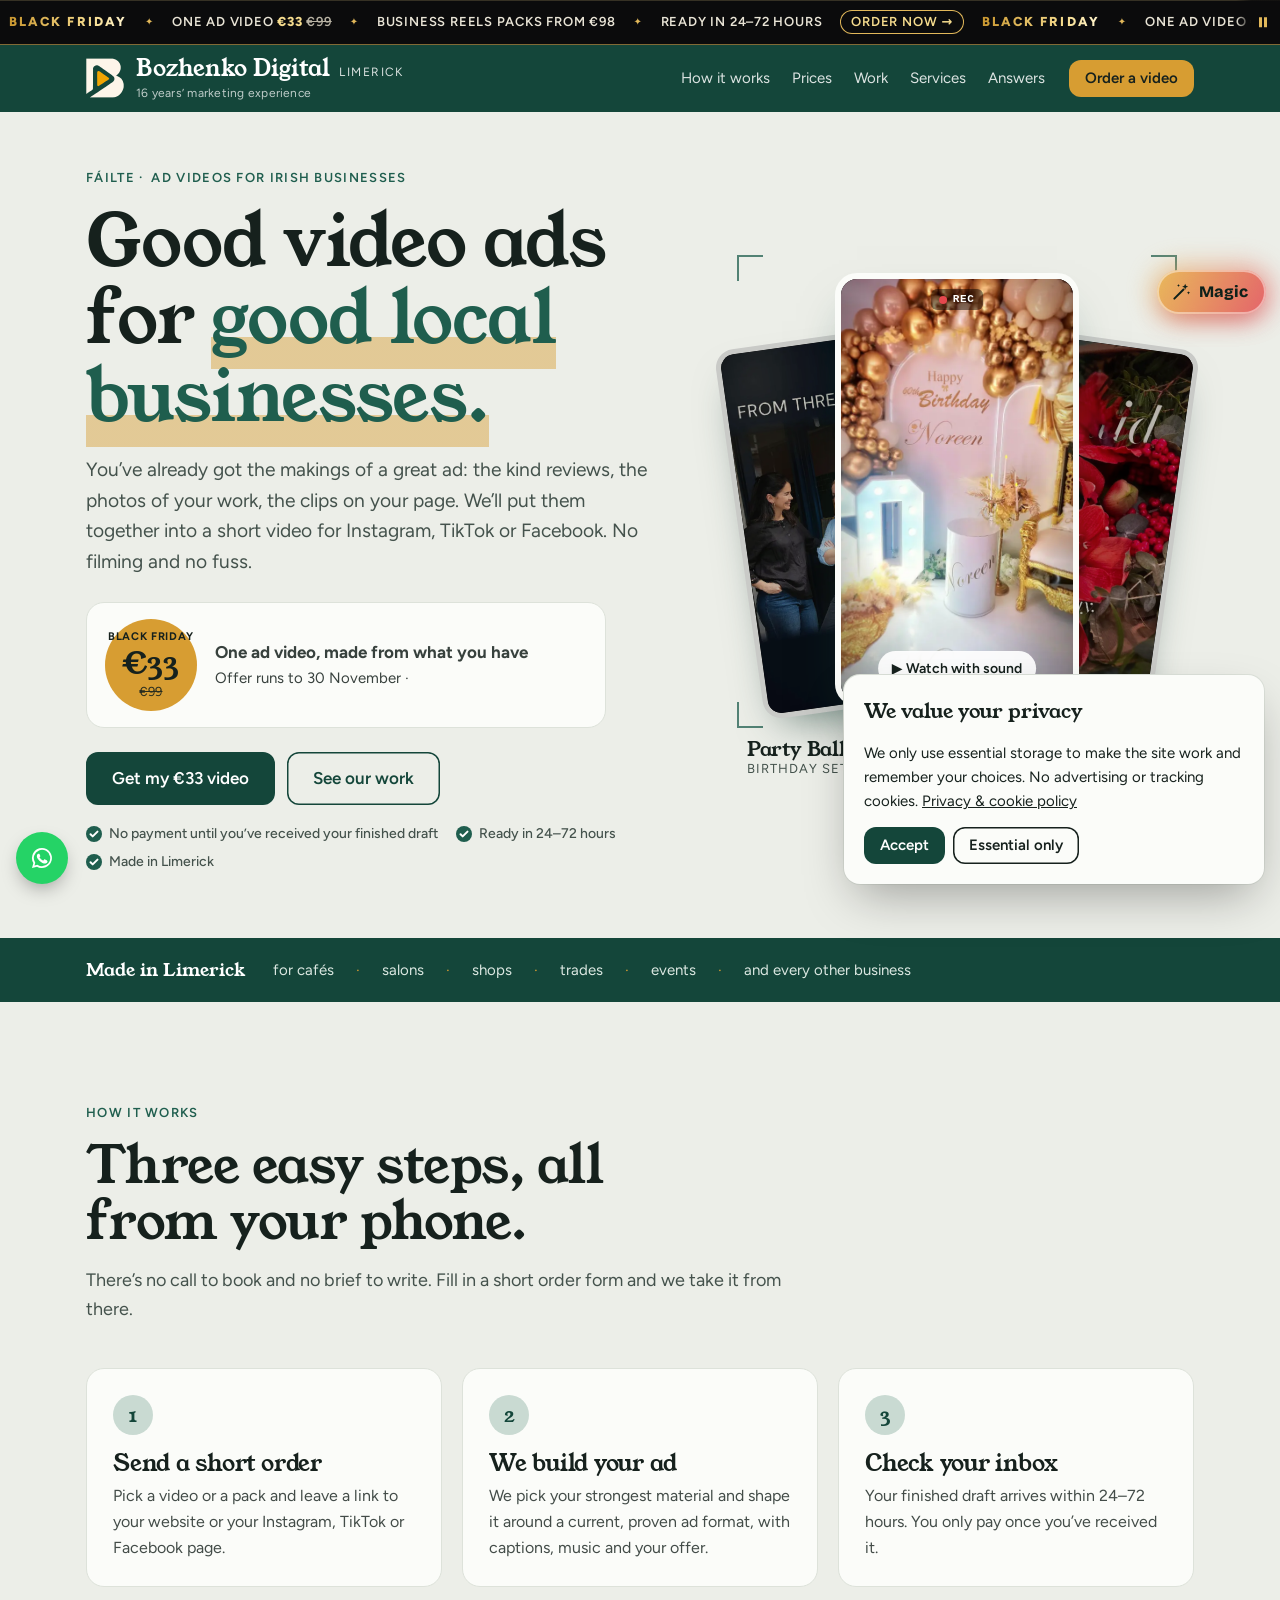
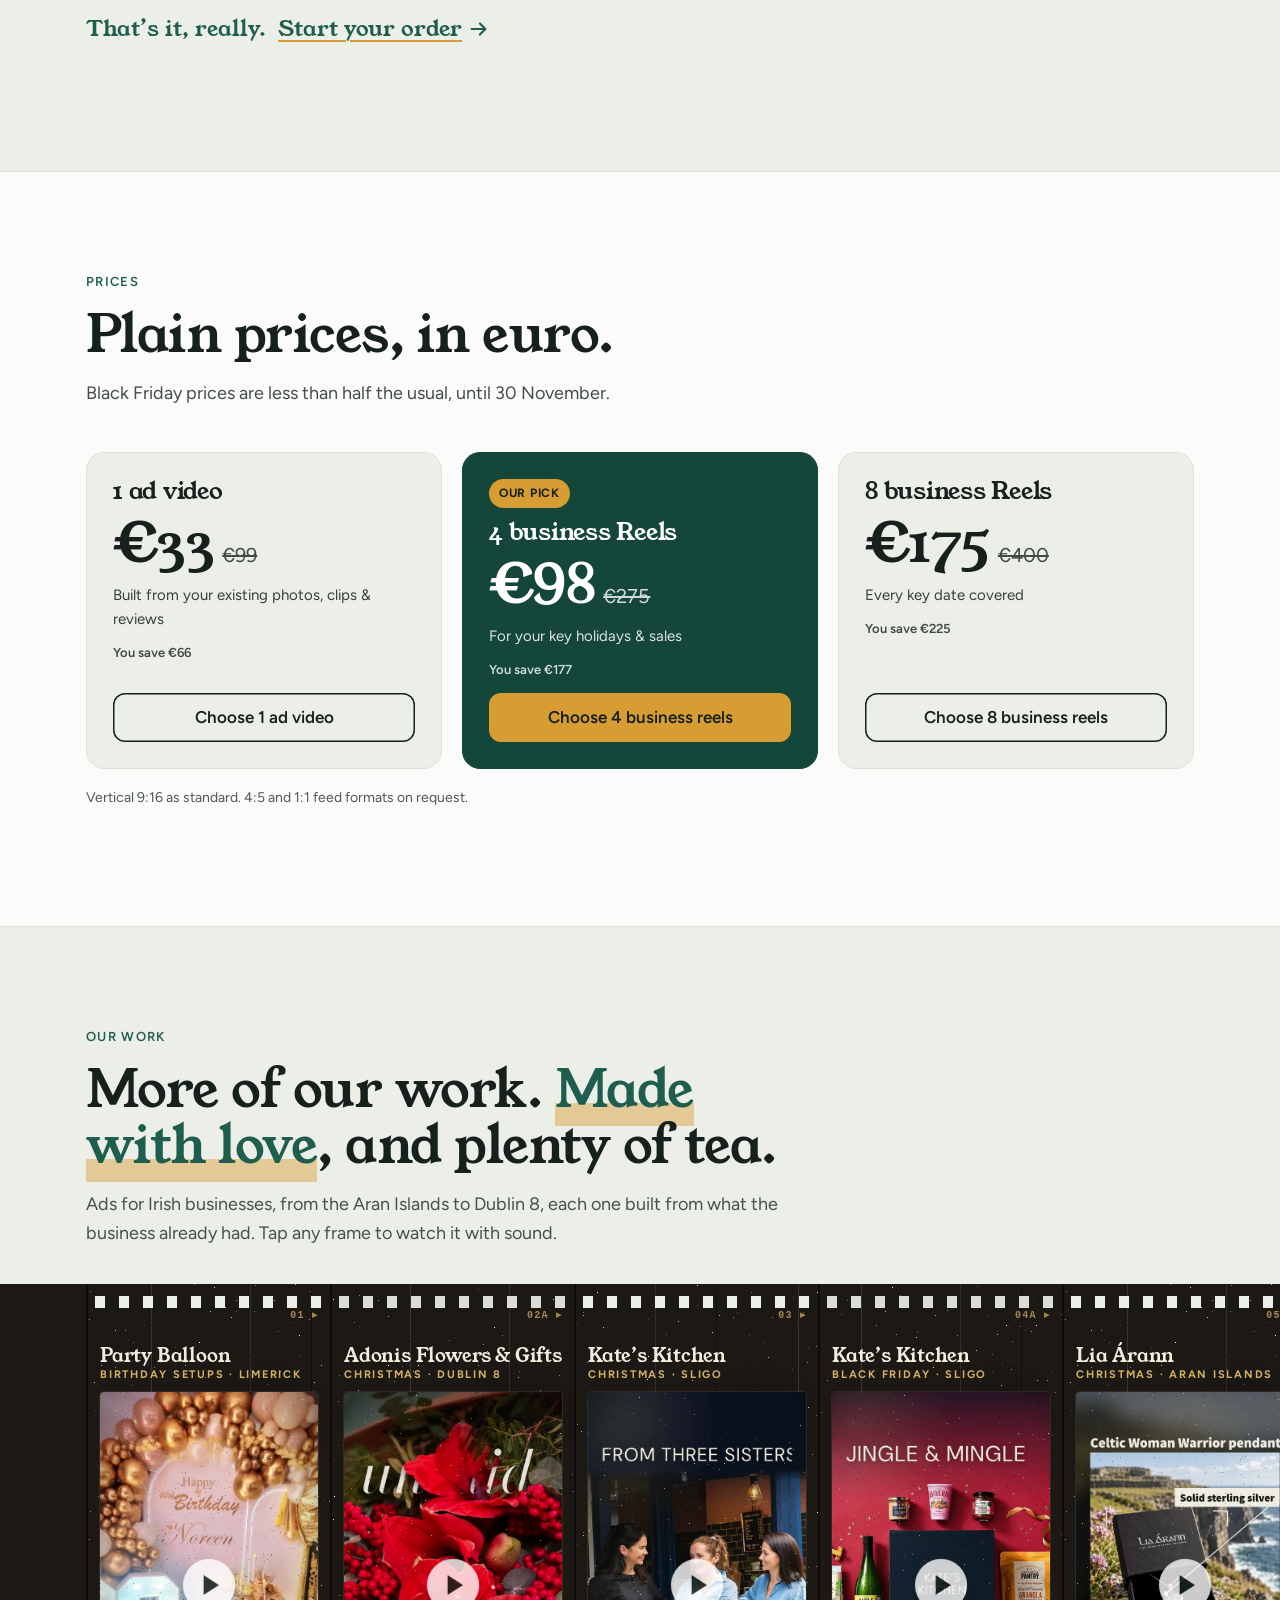
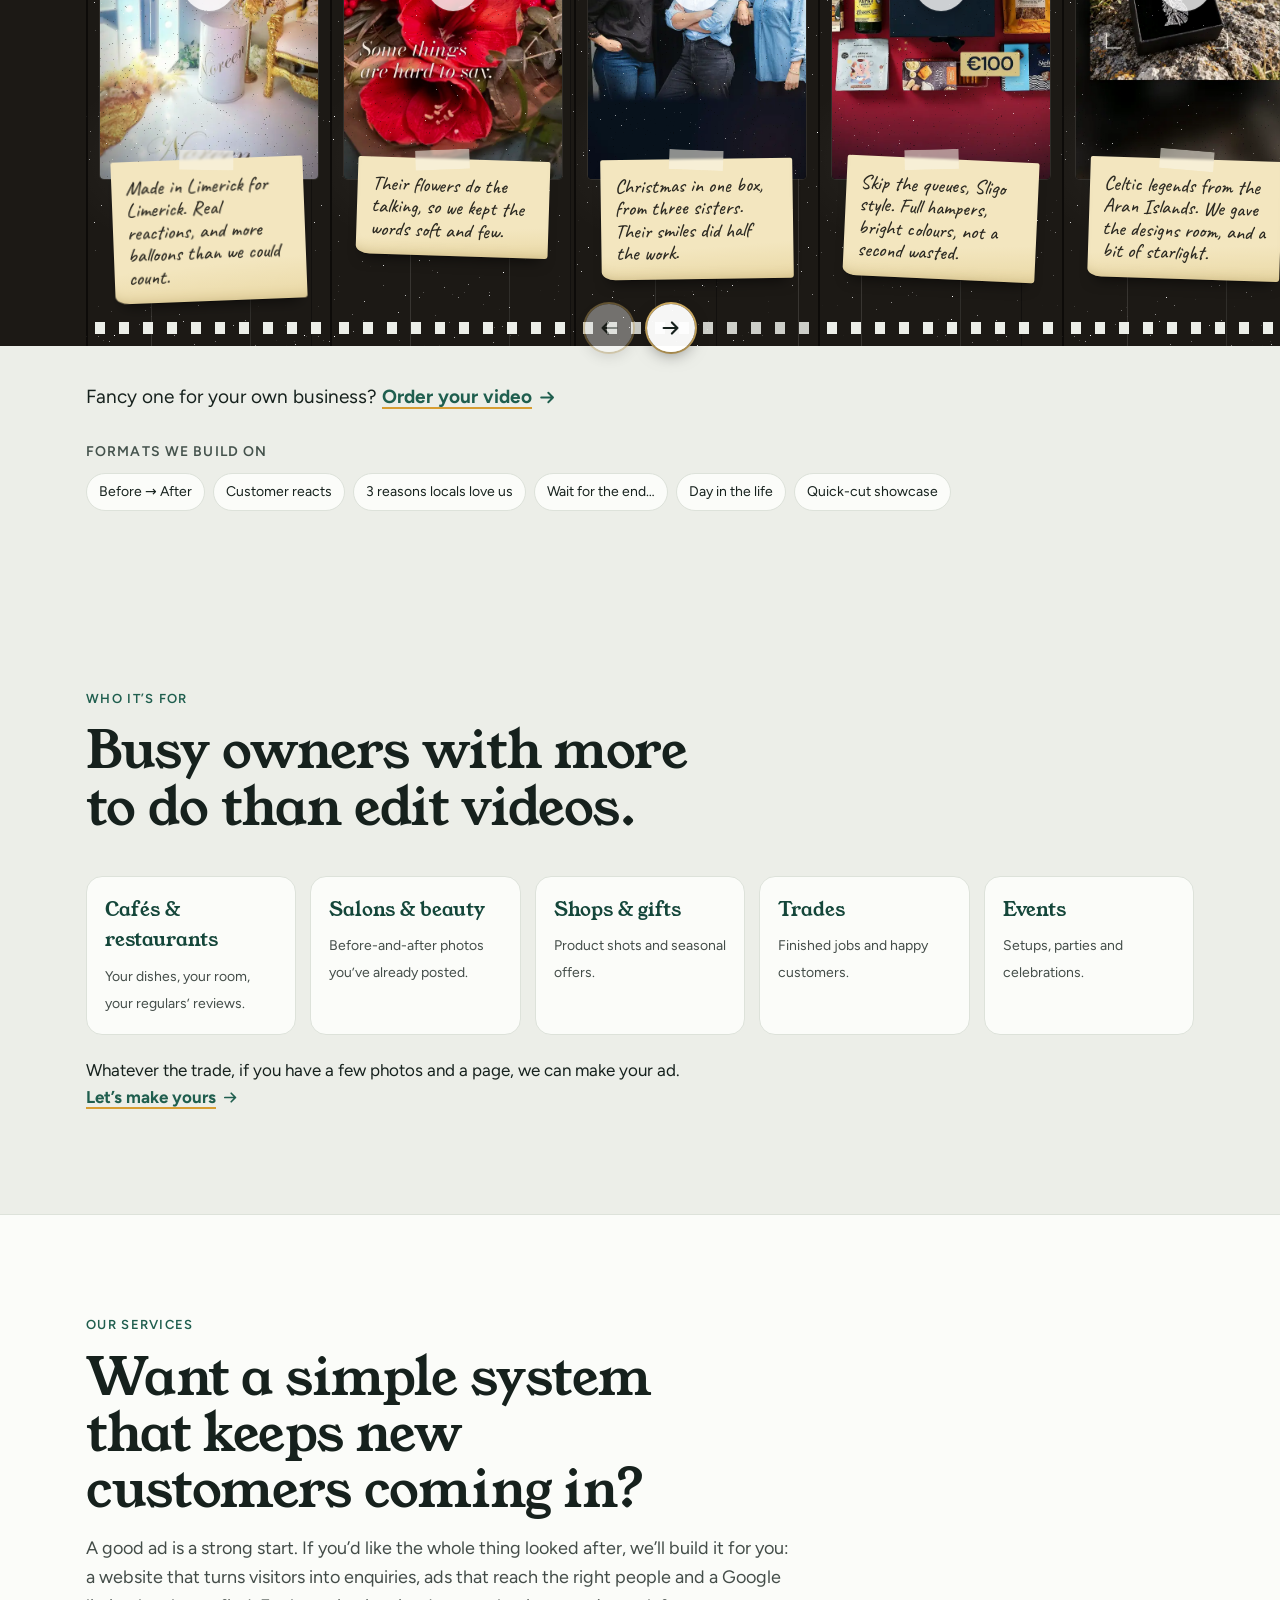
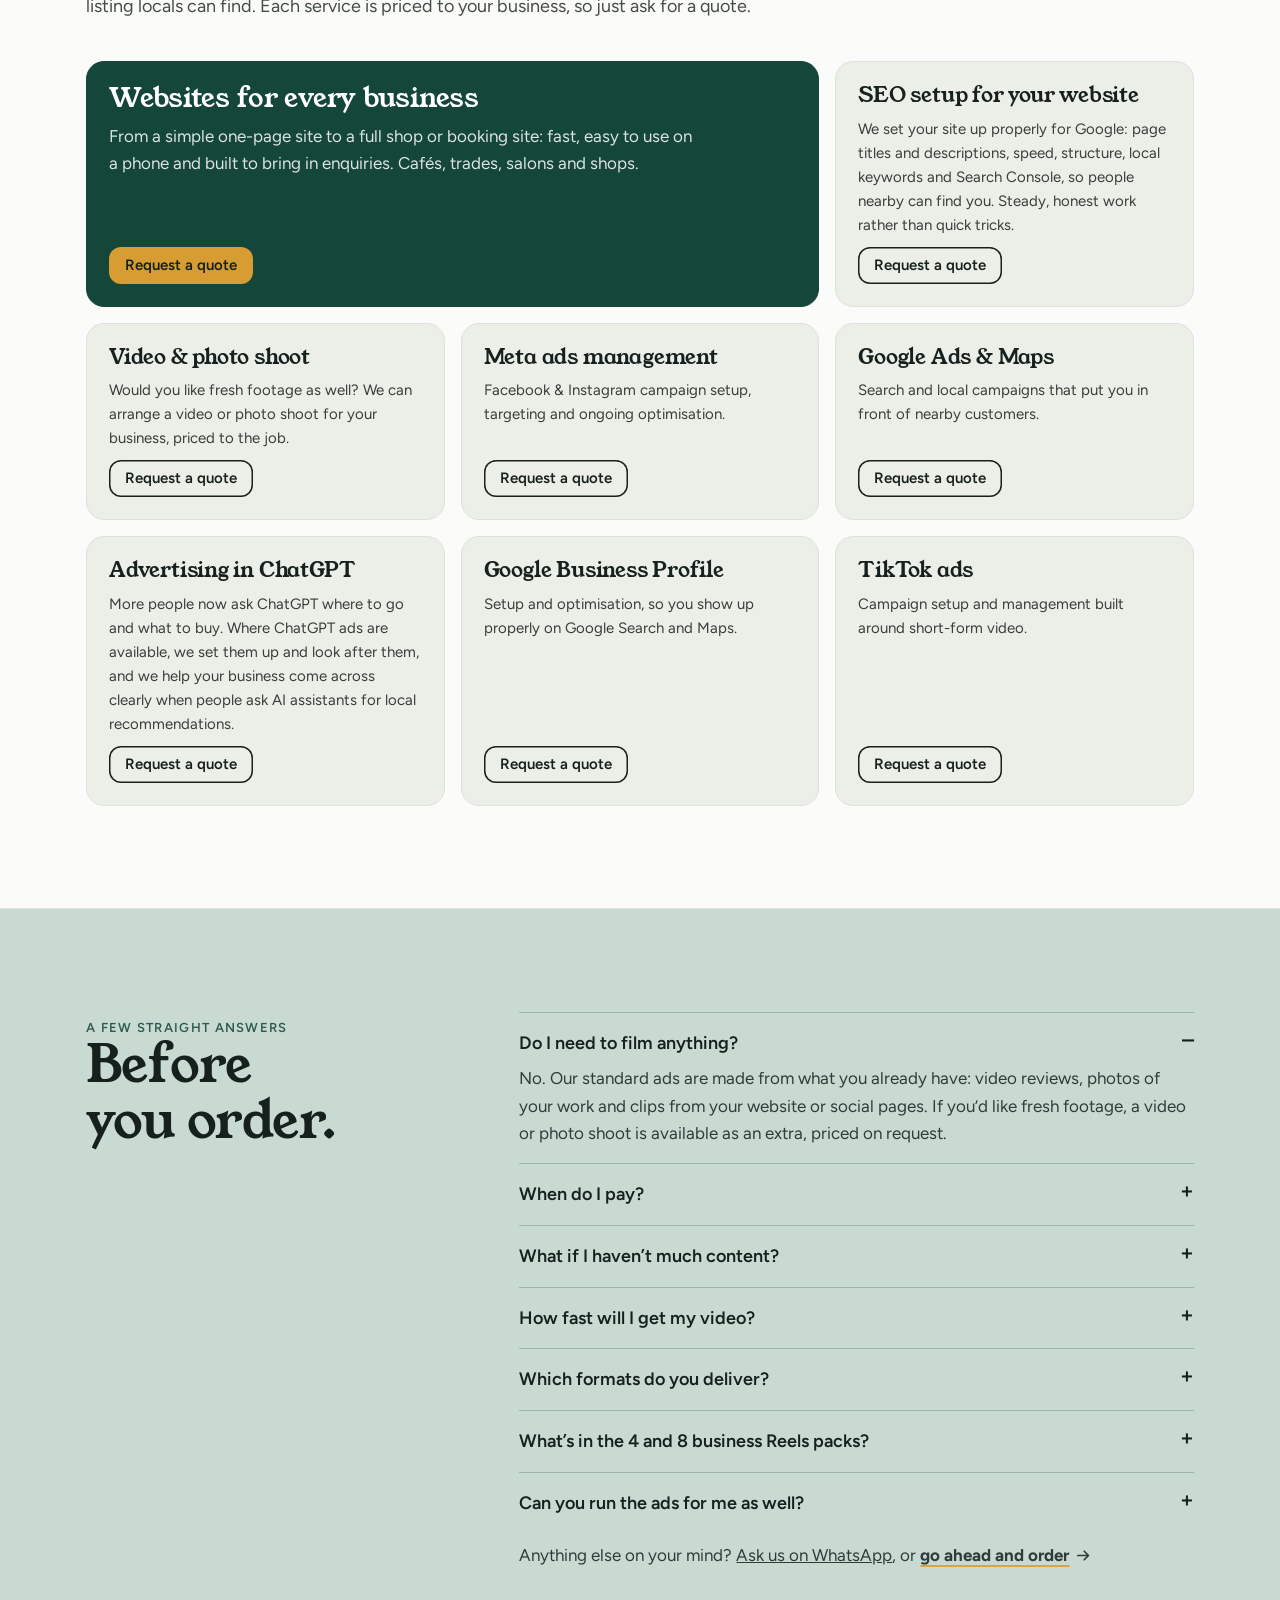
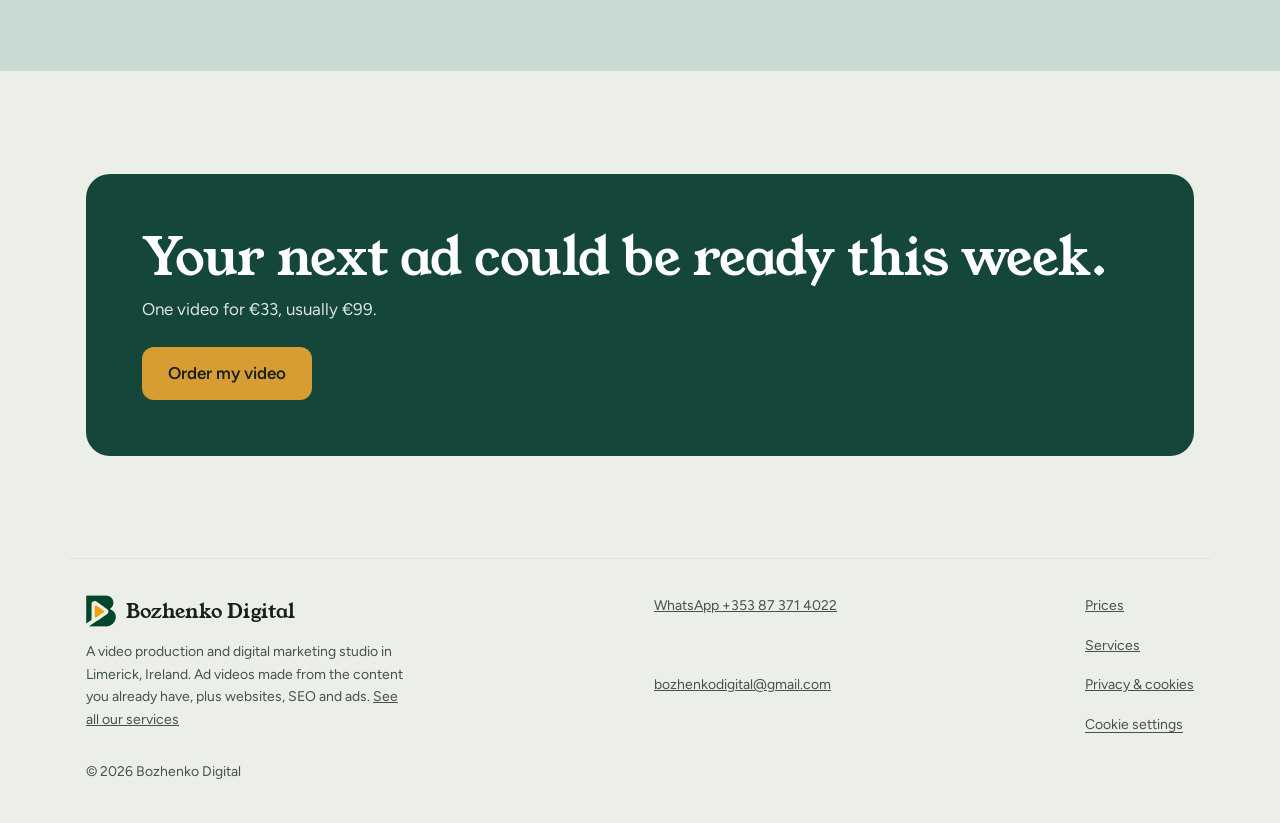
==== index.html @ fe0a472a "Add the new Bozhenko Digital logo: header, footer, favicon, share image The B-with-play emblem is re" ====
<!doctype html>
<html lang="en-IE" data-look="irish">
<head>
  <meta charset="utf-8">
  <meta name="viewport" content="width=device-width, initial-scale=1, viewport-fit=cover">
  <title>Video Ads for Irish Businesses from €33 | Bozhenko Digital, Limerick</title>
  <meta name="description" content="Short ad videos for Instagram, TikTok and Facebook, made from what your business already has: customer reviews, photos of your work and clips from your page. Black Friday: one video €33 (usually €99). Ready in 24–72 hours. Websites, SEO and digital marketing too.">
  <meta name="theme-color" content="#14463A">
  <link rel="canonical" href="https://www.bozhenkodigital.ie/">
  <meta name="robots" content="index, follow, max-image-preview:large">
  <meta property="og:type" content="website">
  <meta property="og:site_name" content="Bozhenko Digital">
  <meta property="og:locale" content="en_IE">
  <meta property="og:url" content="https://www.bozhenkodigital.ie/">
  <meta property="og:title" content="Good video ads for good local businesses, from €33">
  <meta property="og:image" content="https://www.bozhenkodigital.ie/assets/og.jpg">
  <meta property="og:image:alt" content="Bozhenko Digital: ad videos for Irish businesses from €33">
  <meta name="twitter:card" content="summary_large_image">
  <meta property="og:description" content="We turn your existing reviews, photos and clips into ad videos for Instagram, TikTok and Facebook. Black Friday: €33 (usually €99).">
  <link rel="icon" href="assets/favicon.svg" type="image/svg+xml">
  <link rel="icon" href="assets/logo/favicon-32.png" sizes="32x32" type="image/png">
  <link rel="apple-touch-icon" href="assets/logo/apple-touch-icon.png">
  <link rel="preload" href="assets/fonts/young-serif-400.woff2" as="font" type="font/woff2" crossorigin>
  <link rel="preload" href="assets/fonts/figtree-var.woff2" as="font" type="font/woff2" crossorigin>
  <link rel="stylesheet" href="styles.css">
  <script src="config.js" defer></script>
  <script src="script.js" defer></script>
</head>
<body>
<a class="skip" href="#main">Skip to content</a>
<svg width="0" height="0" style="position:absolute" aria-hidden="true"><symbol id="bmark" viewBox="0 0 634 661"><path fill="currentColor" d="M444.4 655.5C495.6 649.5 537 630 571.6 595.5C601.7 565.5 621.5 527.1 628.2 485.5C630.1 473.3 629.9 437.8 627.7 426C616.4 364.1 576.9 317.9 519.3 299.1C512.8 297 505.6 294.9 503.2 294.5C500.9 294.1 499 293.5 499 293.1C499 292.6 501.6 290.6 504.8 288.5C543.5 262.9 567.8 227.8 577.2 184.2C580.4 169 580.4 140.3 577.2 125.3C564.6 67.3 521 24.5 458.5 9.1C439.3 4.4 446.3 4.5 219.3 4.5L5 4.5L5 299.9C4.9 462.3 5.1 595.4 5.4 595.7C5.8 596.2 82 545 101.3 531.2C108.3 526.2 113.7 521.5 114.8 519.7C116.4 516.7 116.5 505 117 342.5L117.5 168.5L120.2 161.2C132.2 128.9 164.6 112 198.1 120.5C212.3 124.1 214.9 125.9 325 206C442.6 291.5 456.2 301.8 462.4 309.3C480.2 331.1 478.8 362.7 458.9 384.4C449.4 394.8 410 423.4 325.5 481C288.4 506.3 100.9 631.3 76.5 647C69.4 651.6 63.1 655.7 62.6 656.2C62 656.6 144.8 657 246.6 657C405.3 657 433.3 656.8 444.4 655.5Z"/><path fill="#F0A403" d="M213.2 465.9C217.1 463.8 346.7 377.8 377.3 357.1C384.9 351.9 387.9 345.2 386 337.9C384.4 332 382.1 329.9 359.2 313.9C347.3 305.5 328.5 292.4 317.5 284.7C306.5 277 282.4 260 264 247C218.3 214.8 219 215.3 214.2 214C204.4 211.5 193.8 216.8 188.4 227C186.6 230.4 186.5 235.1 186.5 341.5L186.5 452.5L188.7 456.5C191.2 461.1 194.5 464.5 198 465.9C201.4 467.2 210.7 467.2 213.2 465.9Z"/></symbol></svg>

<div id="site">
<!-- Black Friday ticker -->
<div class="ticker" role="region" aria-label="Black Friday offer" data-ticker>
  <span class="sprockets" aria-hidden="true"></span>
  <button class="ticker__track" type="button" data-order="single">
    <span class="ticker__set"><b>Black Friday</b><span>One ad video <em>€33</em> <s>€99</s></span><span>Business Reels packs from €98</span><span>Ready in 24–72 hours</span><span class="ticker__cd" data-countdown></span><span class="ticker__go">Order now →</span></span>
    <span class="ticker__set" aria-hidden="true"><b>Black Friday</b><span>One ad video <em>€33</em> <s>€99</s></span><span>Business Reels packs from €98</span><span>Ready in 24–72 hours</span><span class="ticker__cd" data-countdown></span><span class="ticker__go">Order now →</span></span>
  </button>
  <button class="ticker__pause" type="button" aria-label="Pause the scrolling offer" aria-pressed="false" data-ticker-pause>
    <svg class="i-pause" viewBox="0 0 14 14" aria-hidden="true"><path d="M3 2h3v10H3zM8 2h3v10H8z" fill="currentColor"/></svg>
    <svg class="i-play" viewBox="0 0 14 14" aria-hidden="true"><path d="M3 2l9 5-9 5z" fill="currentColor"/></svg>
  </button>
  <span class="sprockets sprockets--b" aria-hidden="true"></span>
</div>

<header class="top">
  <div class="wrap top__row">
    <a class="sign" href="#top"><svg class="bmark sign__mark" viewBox="0 0 634 661" aria-hidden="true"><use href="#bmark"/></svg><b>Bozhenko Digital</b><small>Limerick</small><span class="sign__exp">16 years’ marketing experience</span></a><!-- XMAS --><svg class="xtree studio-only" viewBox="0 0 24 30" aria-hidden="true"><path d="M12 1.5l1.1 2.3 2.5.3-1.8 1.7.5 2.5L12 7.1 9.7 8.3l.5-2.5-1.8-1.7 2.5-.3z" fill="#E9BE5A"/><path d="M12 7l5 6h-2.6l4.6 5.5h-2.8l5 6H2.8l5-6H5L9.6 13H7z" fill="#2E7D55"/><circle cx="9.5" cy="16" r="1.1" fill="#E4646B"/><circle cx="14.8" cy="19.5" r="1.1" fill="#E9BE5A"/><circle cx="11" cy="21.8" r="1" fill="#fff"/><circle cx="13.4" cy="12.6" r="1" fill="#E4646B"/><rect x="10.5" y="24.5" width="3" height="4" rx=".6" fill="#8A5A3B"/></svg><!-- /XMAS -->
    <nav class="nav" id="nav" aria-label="Main">
      <a href="#how">How it works</a><a href="#prices">Prices</a><a href="#work">Work</a><a href="#extras">Services</a><a href="#answers">Answers</a><a class="nav__order" href="#order" data-order="single">Order a video →</a>
    </nav>
    <button class="btn btn--accent btn--sm" type="button" data-order="single"><span>Order<span class="xs-hide"> a video</span></span></button>
    <button class="burger" type="button" aria-expanded="false" aria-controls="nav" aria-label="Menu"><span></span><span></span></button>
  </div>
</header>

<noscript><p class="wrap noscript">Prices and the order form need JavaScript. You can also order on WhatsApp <a href="https://wa.me/353873714022">+353 87 371 4022</a> or by email <a href="mailto:bozhenkodigital@gmail.com">bozhenkodigital@gmail.com</a>.</p></noscript>
<main id="main">

<!-- HERO -->
<section class="hero" id="top">
  <!-- XMAS --><svg class="garland studio-only" viewBox="0 0 1200 110" preserveAspectRatio="none" aria-hidden="true"><defs><symbol id="xflake" viewBox="-10 -10 20 20"><g stroke="#fff" stroke-width="1.3" stroke-linecap="round" fill="none"><path d="M0-9V9M-7.8-4.5 7.8 4.5M-7.8 4.5 7.8-4.5"/><path d="M-2.5-7 0-4.6 2.5-7M-2.5 7 0 4.6 2.5 7M-7.3-1.4-4 0-7.3 1.4M7.3-1.4 4 0 7.3 1.4"/></g></symbol></defs><path d="M0 8Q200 100 400 8T800 8T1200 8" fill="none" stroke="#fff" stroke-width="1.4" stroke-dasharray="2 5" stroke-linecap="round"/><line x1="60" y1="29" x2="60" y2="43" stroke="#fff" stroke-width=".8" opacity=".7"/><use href="#xflake" x="55.0" y="43" width="10" height="10" class="xf xf0"/><line x1="170" y1="53" x2="170" y2="74" stroke="#fff" stroke-width=".8" opacity=".7"/><use href="#xflake" x="162.5" y="74" width="15" height="15" class="xf xf1"/><line x1="290" y1="43" x2="290" y2="71" stroke="#fff" stroke-width=".8" opacity=".7"/><use href="#xflake" x="284.0" y="71" width="12" height="12" class="xf xf2"/><line x1="400" y1="8" x2="400" y2="43" stroke="#fff" stroke-width=".8" opacity=".7"/><use href="#xflake" x="391.5" y="43" width="17" height="17" class="xf xf0"/><line x1="520" y1="45" x2="520" y2="65" stroke="#fff" stroke-width=".8" opacity=".7"/><use href="#xflake" x="513.0" y="65" width="14" height="14" class="xf xf1"/><line x1="630" y1="53" x2="630" y2="80" stroke="#fff" stroke-width=".8" opacity=".7"/><use href="#xflake" x="624.5" y="80" width="11" height="11" class="xf xf2"/><line x1="750" y1="26" x2="750" y2="60" stroke="#fff" stroke-width=".8" opacity=".7"/><use href="#xflake" x="742.0" y="60" width="16" height="16" class="xf xf0"/><line x1="860" y1="29" x2="860" y2="48" stroke="#fff" stroke-width=".8" opacity=".7"/><use href="#xflake" x="853.5" y="48" width="13" height="13" class="xf xf1"/><line x1="980" y1="53" x2="980" y2="79" stroke="#fff" stroke-width=".8" opacity=".7"/><use href="#xflake" x="975.0" y="79" width="10" height="10" class="xf xf2"/><line x1="1090" y1="43" x2="1090" y2="76" stroke="#fff" stroke-width=".8" opacity=".7"/><use href="#xflake" x="1082.5" y="76" width="15" height="15" class="xf xf0"/></svg><!-- /XMAS -->
  <div class="spot spot--l studio-only" aria-hidden="true"></div>
  <div class="spot spot--r studio-only" aria-hidden="true"></div>
  <div class="wrap hero__grid">
    <div class="hero__copy">
      <p class="eyebrow"><span class="slate studio-only">Scene 01 · Take 1</span><span class="xmas studio-only">Nollaig Shona ·</span><span class="irish-only">Fáilte · </span>Ad videos for Irish businesses</p>
      <h1><span class="h1a">Good video ads for</span> <i>good local businesses.</i></h1>
      <p class="lead">You’ve already got the makings of a great ad: the kind reviews, the photos of your work, the clips on your page. We’ll put them together into a short video for Instagram, TikTok or Facebook. No filming and no fuss.</p>
      <div class="offer">
        <div class="tag"><small>Black Friday</small><b>€33</b><s>€99</s></div>
        <p><b>One ad video, made from what you have</b>Offer runs to 30 November · <span data-countdown></span></p>
      </div>
      <div class="hero__cta">
        <button class="btn btn--brand btn--lg" type="button" data-order="single">Get my €33 video</button>
        <a class="btn btn--soft btn--lg" href="#work">See our work</a>
      </div>
      <ul class="assure"><li>No payment until you’ve received your finished draft</li><li>Ready in 24–72 hours</li><li>Made in Limerick</li></ul>
    </div>

    <div class="hero__media">
      <svg class="clapper studio-only" viewBox="0 0 120 100" aria-hidden="true">
        <g class="clapper__top"><rect x="6" y="8" width="108" height="20" rx="3" fill="#0E211A"/><path d="M16 8l14 20M42 8l14 20M68 8l14 20M94 8l14 20" stroke="#fff" stroke-width="8"/></g>
        <rect x="6" y="32" width="108" height="62" rx="4" fill="#0E211A"/>
        <path d="M14 50h92M14 68h92" stroke="#fff" stroke-opacity=".35" stroke-width="1.5"/>
        <text x="16" y="45" fill="#E9BE5A" font-family="DM Sans,sans-serif" font-size="10" font-weight="700">BOZHENKO DIGITAL</text>
        <text x="16" y="63" fill="#fff" font-family="DM Sans,sans-serif" font-size="9">SCENE 01   TAKE 1</text>
        <text x="16" y="82" fill="#fff" font-family="DM Sans,sans-serif" font-size="9">ROLL A · 9:16</text>
      </svg>
      <div class="deck" data-deck>
        <div class="deck__cards" data-deck-cards role="group" aria-roledescription="card deck" aria-label="A few of our ads"></div>
        <span class="vf vf--tl" aria-hidden="true"></span><span class="vf vf--tr" aria-hidden="true"></span><span class="vf vf--bl" aria-hidden="true"></span><span class="vf vf--br" aria-hidden="true"></span>
        <span class="rec" aria-hidden="true"><i></i>REC <span data-timecode>00:00:00:00</span></span>
      </div>
      <div class="deck__bar">
        <p class="deck__cap" data-deck-cap aria-live="polite"></p>
        <button class="deck__next" type="button" data-deck-next aria-label="Deal the next ad">
          <svg viewBox="0 0 24 24" aria-hidden="true"><path d="M4 12h15M13 6l6 6-6 6" fill="none" stroke="currentColor" stroke-width="2.4" stroke-linecap="round" stroke-linejoin="round"/></svg>
        </button>
      </div>
    </div>
  </div>
</section>

<div class="strip"><div class="wrap strip__row"><b>Made in Limerick</b><span>for cafés</span><span>salons</span><span>shops</span><span>trades</span><span>events</span><span>and every other business</span></div></div>

<!-- HOW -->
<section class="how" id="how">
  <div class="wrap">
    <div class="intro"><p class="eyebrow"><span class="slate studio-only">Scene 02</span>How it works</p><h2>Three easy steps, all from your phone.</h2>
    <p>There’s no call to book and no brief to write. Fill in a short order form and we take it from there.</p></div>
    <ol class="steps">
      <li><h3>Send a short order</h3><p>Pick a video or a pack and leave a link to your website or your Instagram, TikTok or Facebook page.</p></li>
      <li><h3>We build your ad</h3><p>We pick your strongest material and shape it around a current, proven ad format, with captions, music and your offer.</p></li>
      <li><h3>Check your inbox</h3><p>Your finished draft arrives within 24–72 hours. You only pay once you’ve received it.</p></li>
    </ol>
    <p class="after">That’s it, really. <button class="go" type="button" data-order="single">Start your order<svg class="go__a" viewBox="0 0 24 24" aria-hidden="true"><path d="M4 12h15M13 6l6 6-6 6" fill="none" stroke="currentColor" stroke-width="2.4" stroke-linecap="round" stroke-linejoin="round"/></svg></button></p>
  </div>
</section>

<!-- PRICES -->
<section class="prices" id="prices">
  <div class="wrap">
    <div class="intro"><p class="eyebrow"><span class="slate studio-only">Scene 03</span>Prices</p><h2>Plain prices, in euro.</h2><p>Black Friday prices are less than half the usual, until 30 November. <span class="cd" data-countdown></span></p></div>
    <div class="plans" data-plans></div>
    <p class="small">Vertical 9:16 as standard. 4:5 and 1:1 feed formats on request.</p>
  </div>
</section>

<!-- WORK -->
<section class="work" id="work">
  <!-- XMAS --><svg class="garland garland--work studio-only" viewBox="0 0 1200 110" preserveAspectRatio="none" aria-hidden="true"><defs><symbol id="xflake" viewBox="-10 -10 20 20"><g stroke="#fff" stroke-width="1.3" stroke-linecap="round" fill="none"><path d="M0-9V9M-7.8-4.5 7.8 4.5M-7.8 4.5 7.8-4.5"/><path d="M-2.5-7 0-4.6 2.5-7M-2.5 7 0 4.6 2.5 7M-7.3-1.4-4 0-7.3 1.4M7.3-1.4 4 0 7.3 1.4"/></g></symbol></defs><path d="M0 8Q200 100 400 8T800 8T1200 8" fill="none" stroke="#fff" stroke-width="1.4" stroke-dasharray="2 5" stroke-linecap="round"/><line x1="60" y1="29" x2="60" y2="43" stroke="#fff" stroke-width=".8" opacity=".7"/><use href="#xflake" x="55.0" y="43" width="10" height="10" class="xf xf0"/><line x1="170" y1="53" x2="170" y2="74" stroke="#fff" stroke-width=".8" opacity=".7"/><use href="#xflake" x="162.5" y="74" width="15" height="15" class="xf xf1"/><line x1="290" y1="43" x2="290" y2="71" stroke="#fff" stroke-width=".8" opacity=".7"/><use href="#xflake" x="284.0" y="71" width="12" height="12" class="xf xf2"/><line x1="400" y1="8" x2="400" y2="43" stroke="#fff" stroke-width=".8" opacity=".7"/><use href="#xflake" x="391.5" y="43" width="17" height="17" class="xf xf0"/><line x1="520" y1="45" x2="520" y2="65" stroke="#fff" stroke-width=".8" opacity=".7"/><use href="#xflake" x="513.0" y="65" width="14" height="14" class="xf xf1"/><line x1="630" y1="53" x2="630" y2="80" stroke="#fff" stroke-width=".8" opacity=".7"/><use href="#xflake" x="624.5" y="80" width="11" height="11" class="xf xf2"/><line x1="750" y1="26" x2="750" y2="60" stroke="#fff" stroke-width=".8" opacity=".7"/><use href="#xflake" x="742.0" y="60" width="16" height="16" class="xf xf0"/><line x1="860" y1="29" x2="860" y2="48" stroke="#fff" stroke-width=".8" opacity=".7"/><use href="#xflake" x="853.5" y="48" width="13" height="13" class="xf xf1"/><line x1="980" y1="53" x2="980" y2="79" stroke="#fff" stroke-width=".8" opacity=".7"/><use href="#xflake" x="975.0" y="79" width="10" height="10" class="xf xf2"/><line x1="1090" y1="43" x2="1090" y2="76" stroke="#fff" stroke-width=".8" opacity=".7"/><use href="#xflake" x="1082.5" y="76" width="15" height="15" class="xf xf0"/></svg><!-- /XMAS -->
  <div class="wrap work__head">
    <div class="intro">
      <p class="eyebrow"><span class="slate studio-only">Scene 04</span>Our work</p>
      <h2>More of our work. <i>Made with love</i>, and plenty of tea.</h2>
      <p>Ads for Irish businesses, from the Aran Islands to Dublin 8, each one built from what the business already had. Tap any frame to watch it with sound.</p>
    </div>
  </div>
  <div class="reel">
    <ul class="reel__track" data-reel aria-label="Our ads, as a strip of film"></ul>
    <div class="reel__nav">
      <button class="reel__btn reel__btn--prev" type="button" data-reel-step="-1" aria-label="Scroll the film back"><svg viewBox="0 0 24 24" aria-hidden="true"><path d="M20 12H5M11 6l-6 6 6 6" fill="none" stroke="currentColor" stroke-width="2.4" stroke-linecap="round" stroke-linejoin="round"/></svg></button>
      <button class="reel__btn reel__btn--next" type="button" data-reel-step="1" aria-label="Scroll the film on"><svg viewBox="0 0 24 24" aria-hidden="true"><path d="M4 12h15M13 6l6 6-6 6" fill="none" stroke="currentColor" stroke-width="2.4" stroke-linecap="round" stroke-linejoin="round"/></svg></button>
    </div>
  </div>
  <div class="wrap work__foot">
    <p class="work__go">Fancy one for your own business? <button class="go" type="button" data-order="single">Order your video<svg class="go__a" viewBox="0 0 24 24" aria-hidden="true"><path d="M4 12h15M13 6l6 6-6 6" fill="none" stroke="currentColor" stroke-width="2.4" stroke-linecap="round" stroke-linejoin="round"/></svg></button></p>
    <p class="formats-h">Formats we build on</p>
    <ul class="formats"><li>Before → After</li><li>Customer reacts</li><li>3 reasons locals love us</li><li>Wait for the end…</li><li>Day in the life</li><li>Quick-cut showcase</li></ul>
  </div>
</section>

<!-- WHO -->
<section class="who">
  <div class="wrap">
    <div class="intro"><p class="eyebrow"><span class="slate studio-only">Scene 05</span>Who it’s for</p><h2>Busy owners with more to do than edit videos.</h2></div>
    <div class="who__grid">
      <div><b>Cafés &amp; restaurants</b><span>Your dishes, your room, your regulars’ reviews.</span></div>
      <div><b>Salons &amp; beauty</b><span>Before-and-after photos you’ve already posted.</span></div>
      <div><b>Shops &amp; gifts</b><span>Product shots and seasonal offers.</span></div>
      <div><b>Trades</b><span>Finished jobs and happy customers.</span></div>
      <div><b>Events</b><span>Setups, parties and celebrations.</span></div>
    </div>
    <p class="who__go">Whatever the trade, if you have a few photos and a page, we can make your ad. <button class="go" type="button" data-order="single">Let’s make yours<svg class="go__a" viewBox="0 0 24 24" aria-hidden="true"><path d="M4 12h15M13 6l6 6-6 6" fill="none" stroke="currentColor" stroke-width="2.4" stroke-linecap="round" stroke-linejoin="round"/></svg></button></p>
  </div>
</section>

<!-- EXTRAS -->
<section class="extras" id="extras">
  <div class="wrap">
    <div class="intro"><p class="eyebrow"><span class="slate studio-only">Scene 06</span>Our services</p><h2>Want a simple system that keeps new customers coming in?</h2>
    <p>A good ad is a strong start. If you’d like the whole thing looked after, we’ll build it for you: a website that turns visitors into enquiries, ads that reach the right people and a Google listing locals can find. Each service is priced to your business, so just ask for a quote.</p></div>
    <div class="extras__grid" data-extras></div>
  </div>
</section>

<!-- ANSWERS -->
<section class="answers" id="answers">
  <div class="wrap answers__grid">
    <div><p class="eyebrow"><span class="slate studio-only">Scene 07</span>A few straight answers</p><h2>Before you order.</h2></div>
    <div>
      <details open><summary>Do I need to film anything?</summary><p>No. Our standard ads are made from what you already have: video reviews, photos of your work and clips from your website or social pages. If you’d like fresh footage, a video or photo shoot is available as an extra, priced on request.</p></details>
      <details><summary>When do I pay?</summary><p>Not until you’ve received your finished draft. We make your ad first and send it to you, and only then ask for payment.</p></details>
      <details><summary>What if I haven’t much content?</summary><p>A few good photos and a short clip are usually plenty. If we need more, we’ll let you know.</p></details>
      <details><summary>How fast will I get my video?</summary><p>Usually within 24–72 hours once we have your link. Packs are delivered in batches, so you can start posting straight away.</p></details>
      <details><summary>Which formats do you deliver?</summary><p>Vertical 9:16 for Reels, TikTok and Stories as standard. 4:5 and 1:1 for feed ads on request.</p></details>
      <details><summary>What’s in the 4 and 8 business Reels packs?</summary><p>Separate ads for your key dates and sales, for example Black Friday, Christmas, the January sales, Paddy’s Day or your own promotions. You choose the occasions.</p></details>
      <details><summary>Can you run the ads for me as well?</summary><p>We can, if that would help: Meta, Google and TikTok campaigns, and ChatGPT ads where they’re available, set up and looked after. We can also set your website up properly for Google search. See <a href="#extras">our services</a> and ask for a quote.</p></details>
      <p class="answers__go">Anything else on your mind? <a href="https://wa.me/353873714022" target="_blank" rel="noopener">Ask us on WhatsApp</a>, or <button class="go" type="button" data-order="single">go ahead and order<svg class="go__a" viewBox="0 0 24 24" aria-hidden="true"><path d="M4 12h15M13 6l6 6-6 6" fill="none" stroke="currentColor" stroke-width="2.4" stroke-linecap="round" stroke-linejoin="round"/></svg></button></p>
    </div>
  </div>
</section>

<!-- CLOSE -->
<section class="close">
  <div class="wrap"><div class="close__box">
    <div><h2>Your next ad could be ready this week.</h2><p>One video for €33, usually €99.</p></div>
    <button class="btn btn--accent btn--lg" type="button" data-order="single">Order my video</button>
  </div></div>
</section>

</main>

<footer class="footer">
  <div class="wrap footer__row">
    <div><b class="footer__brand"><svg class="bmark" viewBox="0 0 634 661" aria-hidden="true"><use href="#bmark"/></svg>Bozhenko Digital</b><p>A video production and digital marketing studio in Limerick, Ireland. Ad videos made from the content you already have, plus websites, SEO and ads. <a href="#extras">See all our services</a></p></div>
    <ul class="footer__links" data-contacts></ul>
    <ul class="footer__links"><li><a href="#prices">Prices</a></li><li><a href="#extras">Services</a></li><li><a href="privacy.html">Privacy &amp; cookies</a></li><li><button class="linklike" type="button" data-cookie-open>Cookie settings</button></li></ul>
  </div>
  <p class="wrap footer__copy">© <span data-year></span> Bozhenko Digital</p>
</footer>
</div><!-- /#site -->

<div class="snow studio-only" aria-hidden="true"></div>
<!-- XMAS --><div class="xbg studio-only" aria-hidden="true">
  <svg class="xbg__tree" viewBox="0 0 200 260"><g fill="none" stroke="#fff" stroke-width="2" stroke-linejoin="round" stroke-linecap="round">
    <path d="M100 18l6 12 13 2-9.5 9 2.3 13L100 48l-11.8 6 2.3-13-9.5-9 13-2z" stroke="#E9BE5A"/>
    <path d="M100 56l38 52h-20l42 56h-24l46 62H18l46-62H40l42-56H62z"/>
    <path d="M70 120q30 16 62 0M56 176q44 22 90 0M44 222q56 20 112 0" stroke-dasharray="1 7"/>
    <rect x="88" y="226" width="24" height="26" rx="3"/></g>
    <g fill="#fff"><circle cx="82" cy="98" r="4"/><circle cx="118" cy="140" r="4"/><circle cx="74" cy="160" r="4"/><circle cx="126" cy="196" r="4"/><circle cx="96" cy="206" r="4"/></g>
    <g fill="none" stroke="#fff" stroke-width="2"><rect x="138" y="226" width="34" height="26" rx="2"/><path d="M155 226v26M138 239h34M155 226c-8-12-16-4-8 0M155 226c8-12 16-4 8 0"/></g></svg>
  <svg class="xbg__socks" viewBox="0 0 220 200"><g fill="none" stroke="#fff" stroke-width="2" stroke-linejoin="round" stroke-linecap="round">
    <path d="M10 14q100-14 200 0" stroke-dasharray="2 5"/>
    <path d="M44 18v82l-26 30a18 18 0 0 0 26 24l40-42V18z"/><path d="M44 18h40v16H44z"/><path d="M52 60l24 8M52 78l24 8" stroke-dasharray="3 5"/>
    <path d="M132 18v78l-22 34a17 17 0 0 0 26 20l36-48V18z"/><path d="M132 18h40v16h-40z"/>
    <path d="M150 0v-0"/>
    <path d="M90 12v-0"/></g>
    <g fill="none" stroke-width="5" stroke-linecap="round"><path d="M76 34v-26a8 8 0 0 0-16 0" stroke="#fff"/><path d="M76 34v-26a8 8 0 0 0-16 0" stroke="#E4646B" stroke-dasharray="4 4"/></g>
    <g fill="none" stroke="#fff" stroke-width="2"><rect x="140" y="-6" width="20" height="18" rx="2" transform="rotate(-8 150 3)"/><path d="M150 -6v18" transform="rotate(-8 150 3)"/>
    <circle cx="104" cy="168" r="9"/><path d="M95 168h-8l4-4M95 168l-4 4M113 168h8l-4-4M113 168l4 4"/></g></svg>
</div>
<button class="music studio-only" type="button" aria-pressed="false" data-music title="Christmas music on or off">
  <svg viewBox="0 0 24 24" aria-hidden="true"><path d="M9 18V5l11-2v13" fill="none" stroke="currentColor" stroke-width="2" stroke-linecap="round" stroke-linejoin="round"/><circle cx="6" cy="18" r="3" fill="currentColor"/><circle cx="17" cy="16" r="3" fill="currentColor"/><path class="music__x" d="M3 3l18 18" stroke="currentColor" stroke-width="2.2" stroke-linecap="round"/></svg>
  <span data-music-label>Music</span>
</button><!-- /XMAS -->
<div class="grain studio-only" aria-hidden="true"></div>
<div class="letterbox" aria-hidden="true"><i></i><i></i></div>
<div class="smoke" aria-hidden="true"></div>

<aside aria-label="Quick actions">
<!-- MAGIC BUTTON -->
<button class="magic" type="button" aria-pressed="false" data-magic title="Switch the site to our Christmas studio look">
  <span class="magic__glow" aria-hidden="true"></span>
  <svg class="magic__wand" viewBox="0 0 24 24" aria-hidden="true"><path d="M4 20 15 9" stroke="currentColor" stroke-width="2.4" stroke-linecap="round"/><path d="M17 2l1 2.6L20.6 5.6 18 6.6 17 9.2 16 6.6 13.4 5.6 16 4.6zM21 11l.6 1.4 1.4.6-1.4.6L21 15l-.6-1.4L19 13l1.4-.6zM9 2.5l.5 1.2 1.2.5-1.2.5L9 5.9l-.5-1.2-1.2-.5 1.2-.5z" fill="currentColor"/></svg>
  <span class="magic__txt">Magic</span>
</button>

<a class="wa-float" data-wa-float href="https://wa.me/353873714022" aria-label="Chat on WhatsApp" target="_blank" rel="noopener">
  <svg viewBox="0 0 24 24" width="24" height="24" aria-hidden="true"><path fill="currentColor" d="M12 2a10 10 0 0 0-8.6 15.1L2 22l5-1.3A10 10 0 1 0 12 2Zm0 18.2a8.2 8.2 0 0 1-4.2-1.2l-.3-.2-3 .8.8-2.9-.2-.3A8.2 8.2 0 1 1 12 20.2Zm4.5-6.1c-.2-.1-1.5-.7-1.7-.8-.2-.1-.4-.1-.6.1l-.8 1c-.1.2-.3.2-.5.1a6.7 6.7 0 0 1-3.3-2.9c-.3-.4.2-.4.7-1.3.1-.2 0-.3 0-.4l-.8-1.8c-.2-.5-.4-.4-.6-.4h-.5a1 1 0 0 0-.7.3 3 3 0 0 0-.9 2.2 5.2 5.2 0 0 0 1.1 2.7 11.8 11.8 0 0 0 4.5 4c1.7.7 2.3.8 3.2.6.5-.1 1.5-.6 1.7-1.2.2-.6.2-1.1.2-1.2l-.5-.3Z"/></svg>
</a>
</aside>

<!-- COOKIE NOTICE -->
<div class="cookie" role="region" aria-labelledby="cookie-h" hidden data-cookie>
  <p class="cookie__h" id="cookie-h">We value your privacy</p>
  <p>We only use essential storage to make the site work and remember your choices. No advertising or tracking cookies. <a href="privacy.html#cookies">Privacy &amp; cookie policy</a></p>
  <div class="cookie__btns">
    <button class="btn btn--brand btn--sm" type="button" data-cookie-choice="all">Accept</button>
    <button class="btn btn--soft btn--sm" type="button" data-cookie-choice="essential">Essential only</button>
  </div>
</div>

<!-- ORDER FORM -->
<dialog class="modal" id="order" aria-labelledby="order-h">
  <form class="form" id="orderForm" novalidate>
    <button class="modal__x" type="button" data-close aria-label="Close">×</button>
    <p class="form__badge">Black Friday <span data-countdown></span></p>
    <h2 id="order-h">Order your video</h2>
    <fieldset>
      <legend>1. What would you like?</legend>
      <div class="choices" data-plan-choices></div>
    </fieldset>
    <fieldset class="fields">
      <legend>2. Your details <small>(so we can send you the draft)</small></legend>
      <label class="f"><span>WhatsApp number *</span><input name="whatsapp" type="tel" inputmode="tel" autocomplete="tel" placeholder="+353 87 123 4567" required></label>
      <label class="f"><span>Email *</span><input name="email" type="email" autocomplete="email" placeholder="you@business.ie" required></label>
      <label class="f f--wide"><span>Your website or Instagram / TikTok / Facebook page * <small>(that’s where we take your photos and clips from)</small></span><input name="business" type="text" inputmode="url" autocapitalize="off" spellcheck="false" placeholder="yourbusiness.ie or instagram.com/yourbusiness" required></label>
    </fieldset>
    <fieldset class="fields">
      <legend>3. About the video <small>(optional)</small></legend>
      <label class="f f--wide"><span>Which events or sales is it for?</span><input name="events" type="text" placeholder="e.g. Black Friday, Christmas sale"></label>
      <label class="f"><span>Where will it run?</span><input name="platform" type="text" placeholder="e.g. Instagram Reels"></label>
      <label class="f"><span>When do you need it?</span><input name="date" type="date"></label>
      <label class="check f--wide"><input type="checkbox" name="extras_interest" value="yes"> <span>I’d also like a quote for other services (a website, SEO, a shoot, or ads on Meta, Google, TikTok or ChatGPT)</span></label>
    </fieldset>
    <input type="text" name="_gotcha" class="hp" tabindex="-1" autocomplete="off" aria-hidden="true">
    <div class="form__status" role="status" aria-live="polite" data-status></div>
    <button class="btn btn--brand btn--lg btn--block" type="submit" data-submit>Send my order · <span data-total>€33</span></button>
    <p class="form__fine">No payment now: you only pay once you’ve received your finished draft. Your information is only used to handle your order (<a href="privacy.html" target="_blank" rel="noopener">privacy policy</a>).</p>
  </form>
</dialog>

<!-- QUOTE FORM -->
<dialog class="modal" id="quote" aria-labelledby="quote-h">
  <form class="form" id="quoteForm" novalidate>
    <button class="modal__x" type="button" data-close aria-label="Close">×</button>
    <p class="form__badge">Free quote</p>
    <h2 id="quote-h">Request a quote</h2>
    <div class="fields">
      <label class="f f--wide"><span>Service *</span><select name="service" data-service-select required></select></label>
      <label class="f"><span>Your name</span><input name="name" type="text" autocomplete="name" autocapitalize="words"></label>
      <label class="f"><span>WhatsApp number *</span><input name="whatsapp" type="tel" inputmode="tel" autocomplete="tel" placeholder="+353 87 123 4567" required></label>
      <label class="f"><span>Email *</span><input name="email" type="email" autocomplete="email" placeholder="you@business.ie" required></label>
      <label class="f"><span>Website or social page *</span><input name="business" type="text" inputmode="url" autocapitalize="off" spellcheck="false" placeholder="yourbusiness.ie" required></label>
      <label class="f f--wide"><span>Tell us a little about what you need</span><textarea name="details" rows="3" placeholder="e.g. a photo shoot of our new menu in Limerick city, early December"></textarea></label>
    </div>
    <input type="text" name="_gotcha" class="hp" tabindex="-1" autocomplete="off" aria-hidden="true">
    <div class="form__status" role="status" aria-live="polite" data-status></div>
    <button class="btn btn--brand btn--lg btn--block" type="submit" data-submit>Send quote request</button>
    <p class="form__fine">No obligation. We’ll reply with a price on WhatsApp or email. Your details are only used to answer your request (<a href="privacy.html" target="_blank" rel="noopener">privacy policy</a>).</p>
  </form>
</dialog>

<dialog class="cine" id="lightbox" aria-labelledby="cine-h">
  <div class="cine__stage">
    <p class="cine__tag" data-cine-tag></p>
    <h2 class="cine__name" id="cine-h" data-cine-name></h2>
    <div class="cine__screen" data-cine-screen>
      <video controls playsinline preload="none"></video>
    </div>
    <p class="cine__note" data-cine-note></p>
    <button class="cine__order" type="button" data-order="single">Order one like this <span>· from €33</span></button>
    <div class="cine__ctrl">
      <button class="cine__btn" type="button" data-cine-step="-1" aria-label="Previous ad"><svg viewBox="0 0 24 24" aria-hidden="true"><path d="M20 12H5M11 6l-6 6 6 6" fill="none" stroke="currentColor" stroke-width="2.2" stroke-linecap="round" stroke-linejoin="round"/></svg></button>
      <span class="cine__count" data-cine-count></span>
      <button class="cine__btn" type="button" data-cine-step="1" aria-label="Next ad"><svg viewBox="0 0 24 24" aria-hidden="true"><path d="M4 12h15M13 6l6 6-6 6" fill="none" stroke="currentColor" stroke-width="2.2" stroke-linecap="round" stroke-linejoin="round"/></svg></button>
    </div>
  </div>
  <button class="cine__x" type="button" data-close aria-label="Close">×</button>
</dialog>
</body>
</html>
---- styles.css ----
/* Bozhenko Digital — two looks on one page.
   data-look="irish"    : calm, local; Atlantic green + limestone (default)
   data-look="creative" : the "Magic" look; electric blue film studio
   Every colour/typeface comes from the tokens below.
   Fonts are self-hosted (no Google request = faster and no visitor IP sent to Google). */
@font-face{font-family:"Young Serif";src:url(assets/fonts/young-serif-400.woff2) format("woff2");font-weight:400;font-display:swap}
@font-face{font-family:"Figtree";src:url(assets/fonts/figtree-var.woff2) format("woff2");font-weight:300 900;font-display:swap}
@font-face{font-family:"Bricolage Grotesque";src:url(assets/fonts/bricolage-grotesque-var.woff2) format("woff2");font-weight:200 800;font-display:swap}
@font-face{font-family:"Caveat";src:url(assets/fonts/caveat-var.woff2) format("woff2");font-weight:400 700;font-display:swap}
@font-face{font-family:"DM Sans";src:url(assets/fonts/dm-sans-var.woff2) format("woff2");font-weight:100 1000;font-display:swap}
:root,[data-look="irish"]{
  --bg:#ECEEE8; --fg:#16211D; --muted:#44524C;
  --card:#FBFCF9; --card-fg:#16211D; --line:#DDE2DA;
  --brand:#14463A; --brand-2:#1F5E4E; --brand-fg:#FFFFFF;
  --accent:#D79D32; --accent-2:#E3AD47; --accent-fg:#16211D;
  --band:#14463A; --band-fg:#DCE8E2; --band-hi:#FFFFFF;
  --soft:#C9DAD2; --soft-fg:#16211D;
  --alt:#FBFCF9; --alt-fg:#16211D;
  --hl:rgba(215,157,50,.45);
  --display:"Young Serif",Georgia,"Times New Roman",serif; --h-weight:400; --h-track:-.01em; --h-lh:1.08;
  --sans:"Figtree",system-ui,-apple-system,"Segoe UI",sans-serif;
  --r:18px; --btn-r:12px; --btn-shadow:none; --btn-shadow-h:none; --card-shadow:none;
  --tilt:0deg; --ring:#16211D;
}
[data-look="creative"]{
  --bg:#12402F; --fg:#FFFFFF; --muted:#E6EFE9;
  --card:#FFF8EC; --card-fg:#0E211A; --line:rgba(18,15,46,.16);
  --brand:#E9BE5A; --brand-2:#F2D07E; --brand-fg:#0E211A;
  --accent:#E4646B; --accent-2:#EE8A8F; --accent-fg:#0E211A;
  --band:#0E211A; --band-fg:#CFE3D6; --band-hi:#E9BE5A;
  --soft:#E4646B; --soft-fg:#0E211A;
  --alt:#FFF8EC; --alt-fg:#0E211A;
  --hl:#E4646B;
  --display:"Bricolage Grotesque","Arial Black",system-ui,sans-serif; --h-weight:800; --h-track:-.035em; --h-lh:.98;
  --sans:"DM Sans",system-ui,-apple-system,"Segoe UI",sans-serif;
  --r:28px; --btn-r:999px; --btn-shadow:4px 4px 0 #0E211A; --btn-shadow-h:6px 6px 0 #0E211A; --card-shadow:8px 8px 0 #0E211A;
  --tilt:-1.5deg; --ring:#FFFFFF;
}
*{box-sizing:border-box}
html{scroll-behavior:smooth;scroll-padding-top:120px;overflow-x:clip}
body{margin:0;background:var(--bg);color:var(--fg);font:400 17px/1.6 var(--sans);-webkit-font-smoothing:antialiased;overflow-x:clip}
body::before{content:"";position:fixed;inset:0 0 auto;height:env(safe-area-inset-top,0px);z-index:60;background:var(--band)}
img,video{max-width:100%;display:block}
a{color:inherit}
.wrap{width:min(1140px,100%);margin:0 auto;padding-left:max(16px,env(safe-area-inset-left,0px));padding-right:max(16px,env(safe-area-inset-right,0px))}
h1,h2,h3{font-family:var(--display);font-weight:var(--h-weight);margin:0;line-height:var(--h-lh);letter-spacing:var(--h-track);text-wrap:balance}
h2{font-size:clamp(32px,4.2vw,52px)}
.skip{position:absolute;left:-9999px}.skip:focus{left:12px;top:12px;z-index:200;background:#fff;color:#000;padding:8px 12px}
:focus-visible{outline:3px solid var(--ring);outline-offset:3px}
/* focus ring that stays visible (3:1+) on every surface of both looks */
.ticker,.top,.strip,.plan--main,.xcard--main,.close__box{--ring:#FFFFFF}
[data-look="creative"] :is(.prices,.extras,.answers,.close__box,.cookie,.modal,.offer,.steps,.who__grid,.plan--main){--ring:#0E211A}
[data-look="creative"] .xcard--main{--ring:#FFFFFF}
.sr{position:absolute;width:1px;height:1px;margin:-1px;overflow:hidden;clip-path:inset(50%);white-space:nowrap}
main{overflow:hidden}
.noscript{padding-block:12px}
html:has(dialog[open]){overflow:hidden}
.eyebrow{font:600 13px/1.3 var(--sans);letter-spacing:.1em;text-transform:uppercase;color:var(--brand-2);margin:0 0 16px;display:flex;flex-wrap:wrap;align-items:center;gap:8px}
[data-look="creative"] .eyebrow{color:var(--brand)}
.studio-only{display:none!important}
[data-look="creative"] .studio-only{display:revert!important}
[data-look="creative"] .irish-only{display:none}

/* Buttons */
.btn{--b:var(--brand);--bf:var(--brand-fg);display:inline-flex;align-items:center;justify-content:center;gap:10px;border:0;border-radius:var(--btn-r);
  background:var(--b);color:var(--bf);font:600 17px/1 var(--sans);padding:16px 22px;cursor:pointer;text-decoration:none;box-shadow:var(--btn-shadow);
  transition:background .15s,transform .15s,box-shadow .15s}
.btn:hover{transform:translateY(-1px);box-shadow:var(--btn-shadow-h)}
[data-look="creative"] .btn{font-weight:700}
.btn--brand:hover{--b:var(--brand-2)}
.btn--accent{--b:var(--accent);--bf:var(--accent-fg)} .btn--accent:hover{--b:var(--accent-2)}
.btn--soft{--b:transparent;--bf:var(--brand);box-shadow:inset 0 0 0 1.5px currentColor}
.btn--soft:hover{--b:var(--brand);--bf:var(--brand-fg);box-shadow:inset 0 0 0 1.5px var(--brand)}
[data-look="creative"] .btn--soft{--bf:var(--fg)}
.btn--sm{padding:11px 16px;font-size:15px;white-space:nowrap}
.btn--lg{padding:18px 26px}
.btn--block{width:100%}
.linklike{all:unset;cursor:pointer;text-decoration:underline;text-underline-offset:3px}


/* Christmas snow, Magic look only (light, GPU-cheap: two drifting layers) */
.snow{position:fixed;inset:-200px 0 0;z-index:0;pointer-events:none;opacity:.75;
  background-image:radial-gradient(2.5px 2.5px at 20px 30px,#fff 50%,transparent 51%),radial-gradient(2px 2px at 90px 120px,#fff 50%,transparent 51%),
    radial-gradient(3px 3px at 160px 60px,rgba(255,255,255,.9) 50%,transparent 51%),radial-gradient(1.6px 1.6px at 60px 170px,#fff 50%,transparent 51%);
  background-size:200px 200px;animation:snowfall 14s linear infinite}
.snow::after{content:"";position:absolute;inset:0;opacity:.6;
  background-image:radial-gradient(1.5px 1.5px at 40px 80px,#fff 50%,transparent 51%),radial-gradient(2px 2px at 130px 20px,#fff 50%,transparent 51%),radial-gradient(1.2px 1.2px at 180px 150px,#fff 50%,transparent 51%);
  background-size:260px 260px;animation:snowfall2 22s linear infinite}
@keyframes snowfall{to{background-position:30px 200px}}
@keyframes snowfall2{to{background-position:-40px 260px}}
[data-look="creative"] #site{position:relative;z-index:1}
.xmas{color:#F6C9C6;font-family:var(--display);letter-spacing:.02em}

/* XMAS: Christmas decorations for the Magic look (removed by seasonal/restore-studio-look.py) */
.sign+.xtree{width:20px;height:25px;flex:none;margin-left:-14px;align-self:center;filter:drop-shadow(0 0 6px rgba(233,190,90,.55))}
.garland{position:absolute;left:0;right:0;top:0;width:100%;height:96px;pointer-events:none;opacity:.72;z-index:0}
.garland--work{height:80px;opacity:.4}
.work{position:relative}
.xf{transform-box:fill-box;transform-origin:50% 0;animation:xsway 5s ease-in-out infinite}
.xf1{animation-duration:6.5s;animation-delay:-2s}.xf2{animation-duration:4.2s;animation-delay:-1s}
@keyframes xsway{0%,100%{transform:rotate(-6deg)}50%{transform:rotate(6deg)}}
.xbg{position:fixed;inset:0;z-index:0;pointer-events:none}
.xbg svg{position:absolute;bottom:0;opacity:.09}
.xbg__tree{right:2vw;width:min(300px,30vw);height:auto}
.xbg__socks{left:3vw;bottom:auto!important;top:28vh;width:min(230px,22vw);height:auto;opacity:.07!important}
.music{position:fixed;z-index:55;right:max(14px,env(safe-area-inset-right,0px));bottom:max(16px,env(safe-area-inset-bottom,0px));display:flex;align-items:center;gap:7px;
  border:0;border-radius:99px;padding:10px 14px;cursor:pointer;background:rgba(14,33,26,.82);color:#F4ECDD;font:600 14px/1 var(--sans);
  box-shadow:0 0 0 1.5px rgba(233,190,90,.7),0 8px 20px -8px rgba(0,0,0,.6);backdrop-filter:blur(4px)}
.music svg{width:18px;height:18px}
.music .music__x{display:none}
.music[aria-pressed="false"] .music__x{display:block}
.music[aria-pressed="true"] svg{animation:xbeat 1.1s ease-in-out infinite}
@keyframes xbeat{50%{transform:scale(1.15)}}
@media (max-width:560px){.xbg__tree{width:44vw;opacity:.07}.xbg__socks{display:none}.garland{height:64px}.music{bottom:max(16px,env(safe-area-inset-bottom,0px));right:auto;left:80px}}
@media (prefers-reduced-motion:reduce){.xf,.music svg{animation:none!important}}
html[data-look="creative"] .cine::backdrop{background:radial-gradient(ellipse at 50% 38%,rgba(23,82,60,.95),rgba(10,24,19,.98) 70%)}
/* /XMAS */

/* XMAS: muted Christmas sticky notes in the film strip, each a different soft colour, with a little holly or snowflake */
html[data-look="creative"] .frame .frame__note{--paper:#EFE6D2;--paper-2:#E2D6BC;color:#2A2B24}
html[data-look="creative"] .frame:nth-child(4n+2) .frame__note{--paper:#DCE5D6;--paper-2:#CBD8C3}
html[data-look="creative"] .frame:nth-child(4n+3) .frame__note{--paper:#EBD6D2;--paper-2:#DFC4BF}
html[data-look="creative"] .frame:nth-child(4n) .frame__note{--paper:#ECE2C2;--paper-2:#DED2AC}
html[data-look="creative"] .frame .frame__note::after{content:"";position:absolute;right:7px;bottom:6px;width:18px;height:18px;opacity:.55;
  background:url("data:image/svg+xml,%3Csvg xmlns='http://www.w3.org/2000/svg' viewBox='0 0 20 20'%3E%3Cpath d='M10 9C7 4 3 6 2 3c3 0 3 3 6 2C6 8 9 9 10 9zM10 9c3-5 7-3 8-6-3 0-3 3-6 2 2 3-1 4-2 4z' fill='%235E7F62'/%3E%3Ccircle cx='8.6' cy='11.6' r='1.9' fill='%23B5585C'/%3E%3Ccircle cx='11.6' cy='12.2' r='1.9' fill='%23B5585C'/%3E%3C/svg%3E") center/contain no-repeat}
html[data-look="creative"] .frame:nth-child(odd) .frame__note::after{background-image:url("data:image/svg+xml,%3Csvg xmlns='http://www.w3.org/2000/svg' viewBox='-10 -10 20 20'%3E%3Cg stroke='%237E8E96' stroke-width='1.4' stroke-linecap='round' fill='none'%3E%3Cpath d='M0-9V9M-7.8-4.5 7.8 4.5M-7.8 4.5 7.8-4.5M-2.5-7 0-4.6 2.5-7M-2.5 7 0 4.6 2.5 7'/%3E%3C/g%3E%3C/svg%3E")}
html[data-look="creative"] .frame .frame__note::before{background:rgba(176,72,76,.32)}
html[data-look="creative"] .frame:nth-child(3n+1) .frame__note::before{background:rgba(94,127,98,.34)}
/* /XMAS */

/* Ticker */
/* Classic Black Friday bar: black with gold, in both looks. Kept slim and
   outlined so the header's solid "Order a video" stays the main button. */
.ticker{--tk-bg:#0B0B0C;--gold:#E2B85A;--gold-hi:#F6DC8E;position:relative;background:var(--tk-bg);color:#E9E4D6;overflow:hidden;
  border-bottom:1px solid rgba(226,184,90,.55);box-shadow:inset 0 1px 0 rgba(246,220,142,.18)}
.ticker__track{all:unset;cursor:pointer;display:flex;width:max-content;animation:tick 34s linear infinite}
.ticker:hover .ticker__track,.ticker:focus-within .ticker__track,.ticker.is-paused .ticker__track{animation-play-state:paused}
.ticker__pause{position:absolute;z-index:2;right:0;top:50%;transform:translateY(-50%);width:44px;height:100%;border:0;cursor:pointer;
  background:linear-gradient(90deg,transparent,var(--tk-bg) 35%);color:var(--gold);display:grid;place-items:center;padding:0 0 0 10px}
.ticker__pause svg{width:14px;height:14px}
.ticker__pause .i-play,.ticker.is-paused .ticker__pause .i-pause{display:none}
.ticker.is-paused .ticker__pause .i-play{display:block}
.ticker__set{display:flex;gap:18px;padding:10px 9px;white-space:nowrap;font:600 13px/1.2 var(--sans);letter-spacing:.06em;text-transform:uppercase;align-items:center}
.ticker__set b{font-weight:800;letter-spacing:.16em;color:var(--gold-hi);
  background:linear-gradient(100deg,#C9962E 0%,#F6DC8E 35%,#FFF4CF 50%,#F6DC8E 65%,#C9962E 100%);background-size:200% 100%;
  -webkit-background-clip:text;background-clip:text;-webkit-text-fill-color:transparent;animation:goldshine 4.5s linear infinite}
@keyframes goldshine{to{background-position:-200% 0}}
.ticker__set>span:not(.ticker__go)::before,.ticker__go::before{content:"✦";color:var(--gold);margin-right:18px;font-size:10px;vertical-align:1px}
.ticker__go::before{content:none}
.ticker__set em{font-style:normal;font-weight:800;color:var(--gold-hi)}
.ticker__set s{color:#B9B3A4}
.ticker__go{color:var(--gold-hi);padding:4px 11px;border-radius:99px;box-shadow:inset 0 0 0 1px var(--gold)}
.ticker__track:hover .ticker__go{background:var(--gold);color:#0B0B0C}
.ticker__cd:empty{display:none}
@keyframes tick{to{transform:translateX(-50%)}}
.sprockets{display:none}
[data-look="creative"] .sprockets{display:block;height:9px;background:radial-gradient(circle at 8px 4.5px,rgba(226,184,90,.55) 2.4px,transparent 2.9px) 0 0/18px 9px repeat-x}
[data-look="creative"] .ticker{padding-block:2px}

/* Header */
.top{position:sticky;top:env(safe-area-inset-top,0px);z-index:40;background:var(--band);color:var(--band-hi)}
[data-look="creative"] .top{background:var(--bg);color:var(--fg)}
.top__row{display:flex;align-items:center;gap:24px;padding-block:12px}
.sign{display:grid;grid-template-columns:auto auto auto;justify-content:start;align-items:baseline;column-gap:10px;row-gap:4px;text-decoration:none;white-space:nowrap}
.bmark{display:block;flex:none;color:#FDF5E9}
.sign__mark{grid-row:1/3;align-self:center;width:38px;height:40px;margin-right:2px}
.sign b{font:var(--h-weight) 23px/1 var(--display);letter-spacing:var(--h-track)}
.sign small{font-size:12px;letter-spacing:.12em;text-transform:uppercase;opacity:.85}
.sign__exp{grid-column:2/-1;font-size:12px;line-height:1.2;letter-spacing:.02em;opacity:.72}
.nav{margin-left:auto;display:flex;gap:22px;font-size:15px}
.nav a{text-decoration:none;opacity:.85}.nav a:hover{opacity:1}
.burger{display:none;background:none;border:0;width:40px;height:40px;cursor:pointer;flex-direction:column;justify-content:center;gap:6px;padding:8px;color:inherit}
.burger span{height:2px;background:currentColor;border-radius:2px}
@media (max-width:880px){
  .burger{display:flex}
  .nav{display:none;position:absolute;left:0;right:0;top:100%;background:inherit;flex-direction:column;gap:0;padding:8px max(16px,env(safe-area-inset-left,0px)) 16px}
  .top{background:var(--band)} [data-look="creative"] .top{background:var(--bg)}
  .nav.open{display:flex;background:var(--band)} [data-look="creative"] .nav.open{background:var(--bg)}
  .nav a{padding:12px 0;border-bottom:1px solid rgba(255,255,255,.12)}
  .top .btn{margin-left:auto}
  .sign small{display:none}
  .sign{grid-template-columns:auto auto}
}
.burger{flex:none}
@media (max-width:560px){.top__row{gap:14px}}
@media (max-width:400px){.top__row{gap:10px}.sign+.xtree{margin-left:-6px}}
@media (max-width:380px){.xs-hide{display:none}}
@media (max-width:420px){.top .btn{padding:10px 12px;font-size:14px}.sign b{font-size:20px}.sign__mark{width:32px;height:34px;margin-right:0}.sign__exp{font-size:10.5px;letter-spacing:0}}

/* Hero */
.hero{position:relative;padding-block:clamp(36px,4.5vw,64px) clamp(40px,5vw,72px);overflow:hidden}
.hero__grid{position:relative;display:grid;grid-template-columns:1.2fr 1fr;gap:clamp(32px,5vw,72px);align-items:center}
.hero h1{font-size:clamp(42px,5.6vw,72px)}
.hero h1 i{font-style:normal;color:var(--brand-2);background:linear-gradient(transparent 68%,var(--hl) 68%)}
[data-look="creative"] .hero h1 i{color:var(--card-fg);background:var(--accent);padding:0 .12em;border-radius:.12em;box-decoration-break:clone;-webkit-box-decoration-break:clone}
[data-look="creative"] .hero h1 .h1a{color:transparent;-webkit-text-stroke:2px var(--fg)}
.lead{font-size:clamp(18px,1.5vw,20px);color:var(--muted);max-width:32em;margin:20px 0 24px}
.offer{display:flex;align-items:center;gap:18px;background:var(--card);color:var(--card-fg);border:1px solid var(--line);border-radius:var(--r);padding:16px 18px;margin-bottom:24px;max-width:520px;box-shadow:var(--card-shadow)}
.tag{flex:none;width:92px;height:92px;border-radius:50%;background:var(--accent);color:var(--accent-fg);display:grid;place-content:center;text-align:center;line-height:1.05;transform:rotate(var(--tilt))}
[data-look="creative"] .tag{background:var(--brand);color:var(--brand-fg)}
.tag small{font-size:11px;font-weight:700;letter-spacing:.06em;text-transform:uppercase}
.tag b{font:var(--h-weight) 30px var(--display)} .tag s{font-size:13px;opacity:.9}
.offer p{margin:0;font-size:15px;opacity:.85} .offer p b{display:block;font-size:17px;opacity:1}
.hero__cta{display:flex;flex-wrap:wrap;gap:12px}
.assure{list-style:none;margin:18px 0 0;padding:0;display:flex;flex-wrap:wrap;gap:6px 18px;font-size:14px;font-weight:500;color:var(--muted)}
.assure li{display:flex;align-items:center;gap:7px}
.assure li::before{content:"";width:16px;height:16px;flex:none;border-radius:50%;background:var(--brand-2) url("data:image/svg+xml,%3Csvg xmlns='http://www.w3.org/2000/svg' viewBox='0 0 16 16'%3E%3Cpath d='M4.5 8.2l2.2 2.2 4.8-4.8' fill='none' stroke='%23fff' stroke-width='2' stroke-linecap='round' stroke-linejoin='round'/%3E%3C/svg%3E") center/100% no-repeat}
[data-look="creative"] .assure li::before{background-color:var(--brand);background-image:url("data:image/svg+xml,%3Csvg xmlns='http://www.w3.org/2000/svg' viewBox='0 0 16 16'%3E%3Cpath d='M4.5 8.2l2.2 2.2 4.8-4.8' fill='none' stroke='%23120F2E' stroke-width='2' stroke-linecap='round' stroke-linejoin='round'/%3E%3C/svg%3E")}
.vf{position:absolute;width:26px;height:26px;border:2.5px solid var(--brand-2);opacity:.75;pointer-events:none}
[data-look="creative"] .vf{border-color:var(--brand);opacity:1;width:34px;height:34px;border-width:4px}
.vf--tl{left:0;top:0;border-right:0;border-bottom:0}.vf--tr{right:0;top:0;border-left:0;border-bottom:0}
.vf--bl{left:0;bottom:0;border-right:0;border-top:0}.vf--br{right:0;bottom:0;border-left:0;border-top:0}
.rec{position:absolute;top:26px;left:30px;z-index:2;display:flex;align-items:center;gap:6px;font:600 11px/1 ui-monospace,Menlo,Consolas,monospace;letter-spacing:.06em;color:#fff;background:rgba(0,0,0,.45);padding:5px 8px;border-radius:6px}
.rec i{width:8px;height:8px;border-radius:50%;background:#E5484D;animation:blink 1.2s steps(2,start) infinite}
.rec [data-timecode]{display:none}
[data-look="creative"] .rec{transform:rotate(3deg);font-size:12px}
[data-look="creative"] .rec [data-timecode]{display:inline}
@keyframes blink{to{visibility:hidden}}
.clapper{position:absolute;z-index:4;width:120px;right:-34px;top:-36px;transform:rotate(12deg);filter:drop-shadow(4px 4px 0 rgba(18,15,46,.5))}
.clapper__top{transform-origin:8px 28px;animation:clap 4s ease-in-out infinite}
@keyframes clap{0%,80%,100%{transform:rotate(-16deg)}86%{transform:rotate(0)}}
.spot{position:absolute;top:-10%;width:60vw;height:130%;pointer-events:none;mix-blend-mode:screen;opacity:.5;filter:blur(8px)}
.spot--l{left:-20vw;background:conic-gradient(from 160deg at 0 0,transparent 0deg,rgba(255,240,180,.55) 14deg,transparent 30deg);animation:sweepL 9s ease-in-out infinite alternate}
.spot--r{right:-20vw;background:conic-gradient(from 170deg at 100% 0,transparent 0deg,rgba(228,100,107,.45) 14deg,transparent 30deg);animation:sweepR 11s ease-in-out infinite alternate}
@keyframes sweepL{to{transform:rotate(10deg)}}@keyframes sweepR{to{transform:rotate(-10deg)}}
.slate{background:var(--band);color:var(--band-hi);padding:5px 10px;border-radius:6px;font-family:ui-monospace,Menlo,Consolas,monospace;letter-spacing:.08em;
  border-top:4px solid;border-image:repeating-linear-gradient(90deg,#fff 0 10px,#0E211A 10px 20px) 4}
@media (max-width:880px){.hero__grid{grid-template-columns:1fr}}

/* Strip */
.strip{background:var(--band);color:var(--band-fg)}
.strip__row{display:flex;flex-wrap:wrap;gap:8px 22px;align-items:center;padding-block:18px;font-size:15px}
.strip b{color:var(--band-hi);font-family:var(--display);font-weight:var(--h-weight);font-size:18px;margin-right:6px}
.strip span::before{content:"·";margin-right:22px;color:var(--accent)}
.strip span:first-of-type::before{content:none}
[data-look="creative"] .strip{transform:rotate(-1.2deg);margin-inline:-20px;padding-inline:20px}

section{padding-block:clamp(60px,8vw,104px)}
.intro{max-width:42em}
.intro p:not(.eyebrow){color:var(--muted);font-size:18px;margin:16px 0 0}

/* Steps */
.steps{list-style:none;margin:44px 0 0;padding:0;display:grid;grid-template-columns:repeat(3,1fr);gap:20px;counter-reset:s}
.steps li{background:var(--card);color:var(--card-fg);border-radius:var(--r);padding:26px;counter-increment:s;border:1px solid var(--line);box-shadow:var(--card-shadow)}
.steps li::before{content:counter(s);display:grid;place-items:center;width:40px;height:40px;border-radius:50%;background:var(--soft);color:var(--brand);font:var(--h-weight) 20px var(--display);margin-bottom:16px}
[data-look="creative"] .steps li:nth-child(1){background:var(--accent)}
[data-look="creative"] .steps li:nth-child(2){background:var(--brand);transform:rotate(1deg)}
[data-look="creative"] .steps li:nth-child(3){background:#CFE3D6}
[data-look="creative"] .steps li::before{background:#0E211A;color:#fff}
.steps h3{font-size:23px;margin-bottom:8px}
.steps p{margin:0;opacity:.8;font-size:16px}
.after{margin-top:24px;font-family:var(--display);font-weight:var(--h-weight);font-size:22px;color:var(--brand-2)}
[data-look="creative"] .after{color:var(--brand)}
@media (max-width:820px){.steps{grid-template-columns:1fr}}

/* Prices */
.prices{background:var(--alt);color:var(--alt-fg);border-block:1px solid var(--line)}
.prices .intro p:not(.eyebrow){color:inherit;opacity:.8}
[data-look="creative"] .prices .eyebrow{color:#12402F}
.cd{display:inline-block;font-weight:600}
.plans{display:grid;grid-template-columns:repeat(3,1fr);gap:20px;margin-top:44px}
.plan{border:1px solid var(--line);border-radius:var(--r);padding:26px;display:flex;flex-direction:column;gap:12px;background:var(--bg);color:var(--fg)}
[data-look="creative"] .plan{background:#fff;color:var(--card-fg);box-shadow:var(--card-shadow)}
.plan--main{background:var(--brand);color:var(--brand-fg);border-color:var(--brand)}
[data-look="creative"] .plan--main{background:var(--brand);color:var(--brand-fg);transform:rotate(var(--tilt))}
.plan h3{font-size:24px}
.plan__p{font:var(--h-weight) 54px/1 var(--display);letter-spacing:var(--h-track)} .plan__p s{font:400 20px var(--sans);opacity:.8;margin-left:8px;letter-spacing:0}
.plan p{margin:0;font-size:15px;opacity:.85}
.plan .btn{margin-top:auto}
.plan__save{font-size:13px;font-weight:600;opacity:.8}
.ribbon{align-self:flex-start;background:var(--accent);color:var(--accent-fg);font-size:12px;font-weight:700;letter-spacing:.06em;text-transform:uppercase;padding:5px 10px;border-radius:99px}
.plan .btn--soft{--bf:currentColor}
.plan--main .btn{--b:var(--accent);--bf:var(--accent-fg)}
[data-look="creative"] .plan--main .btn{--b:#12402F;--bf:#fff}
[data-look="creative"] .plan .btn--soft{--b:#12402F;--bf:#fff;box-shadow:var(--btn-shadow)}
.small{margin-top:18px;font-size:14px;opacity:.75}
@media (max-width:860px){.plans{grid-template-columns:1fr}}

/* Work */
.formats-h{margin:28px 0 10px;font-weight:600;font-size:14px;letter-spacing:.08em;text-transform:uppercase;color:var(--muted)}
.formats{list-style:none;margin:0;padding:0;display:flex;flex-wrap:wrap;gap:8px}
.formats li{padding:7px 12px;border-radius:99px;font-size:14px;border:1px solid var(--line);background:var(--card);color:var(--card-fg)}
[data-look="creative"] .formats li{background:transparent;color:var(--fg);border:2px solid rgba(255,255,255,.35);font-family:var(--display);font-weight:800;font-size:16px}
[data-look="creative"] .formats li:nth-child(3n+1){color:var(--brand)}[data-look="creative"] .formats li:nth-child(3n+2){color:#F6C9C6}

/* Hero deck: a fan of ad cards, dealt with the arrow */
.hero__media{position:relative;justify-self:center;width:min(440px,100%)}
.deck{position:relative;padding:18px 10px 22px}
.deck__cards{position:relative;width:58%;aspect-ratio:9/16;margin:0 auto;touch-action:pan-y}
.card{position:absolute;inset:0;border-radius:22px;overflow:hidden;background:#000;border:6px solid var(--card);
  box-shadow:0 26px 50px -22px rgba(20,70,58,.6);transform-origin:50% 100%;
  transition:transform .6s cubic-bezier(.3,.7,.3,1),filter .6s,opacity .45s}
.card img,.card video{position:absolute;inset:0;width:100%;height:100%;object-fit:cover}
.card video{opacity:0;transition:opacity .4s}
.card.is-live video{opacity:1}
.card[data-pos="0"]{z-index:4}
.card[data-pos="1"]{z-index:3;transform:translateX(36%) rotate(8deg) scale(.86);filter:brightness(.8) saturate(.9)}
.card[data-pos="2"]{z-index:2;transform:translateX(-36%) rotate(-8deg) scale(.86);filter:brightness(.8) saturate(.9)}
.card[data-pos="3"]{z-index:1;transform:scale(.78);opacity:0}
.card.is-dealt{z-index:5}
.card__hit{position:absolute;inset:0;z-index:2;border:0;background:none;cursor:pointer;border-radius:inherit}
.card[data-pos="1"] .card__hit,.card[data-pos="2"] .card__hit{cursor:grab}
.card__play{position:absolute;z-index:1;left:50%;bottom:14px;transform:translateX(-50%);border-radius:99px;background:rgba(255,255,255,.93);color:#16211D;
  font:600 14px var(--sans);padding:9px 14px;white-space:nowrap;pointer-events:none;transition:opacity .3s}
.card:not([data-pos="0"]) .card__play{opacity:0}
.card[data-pos="0"]:hover{filter:brightness(1.04)}
[data-look="creative"] .card{border-color:#0E211A;box-shadow:10px 10px 0 #0E211A}
[data-look="creative"] .card[data-pos="0"]{transform:rotate(2deg)}
/* blinking pointing hands on the back cards: "tap me" */
.card__hand{position:absolute;z-index:3;width:40px;height:40px;border-radius:50%;display:grid;place-items:center;background:rgba(255,255,255,.95);pointer-events:none;opacity:0;
  box-shadow:0 0 0 0 rgba(255,255,255,.7),0 4px 12px rgba(0,0,0,.35)}
.card__hand svg{width:24px;height:24px;fill:none;stroke:#16211D;stroke-width:2;stroke-linecap:round;stroke-linejoin:round}
.card__hand--a{top:12px}.card__hand--b{bottom:14px}
.card[data-pos="1"] .card__hand{right:10px}
.card[data-pos="2"] .card__hand{left:10px}
.card[data-pos="2"] .card__hand svg{transform:scaleX(-1)}
.card[data-pos="1"] .card__hand,.card[data-pos="2"] .card__hand{animation:tapme 1.6s ease-in-out infinite}
.card__hand--b{animation-delay:.8s!important}
@keyframes tapme{0%,100%{opacity:.3;transform:scale(.92);box-shadow:0 0 0 0 rgba(255,255,255,.7),0 4px 12px rgba(0,0,0,.35)}45%{opacity:1;transform:scale(1.08)}60%{opacity:1;transform:scale(.96);box-shadow:0 0 0 12px rgba(255,255,255,0),0 4px 12px rgba(0,0,0,.35)}}
[data-look="creative"] .card__hand{background:#E9BE5A}
[data-look="creative"] .card__hand svg{stroke:#0E211A}
.deck .rec{left:50%;top:34px;transform:translateX(-50%);z-index:6}
[data-look="creative"] .deck .rec{transform:translateX(-50%) rotate(2deg)}
.deck__bar{display:flex;align-items:center;justify-content:space-between;gap:16px;margin-top:4px;padding-inline:10px}
.deck__cap{margin:0;display:flex;flex-direction:column;line-height:1.25;min-height:2.6em}
.deck__cap b{font:var(--h-weight) 20px/1.15 var(--display);letter-spacing:var(--h-track)}
.deck__cap span{font-size:13px;letter-spacing:.08em;text-transform:uppercase;color:var(--muted)}
.deck__next{flex:none;width:56px;height:56px;border-radius:50%;border:0;cursor:pointer;display:grid;place-items:center;background:var(--brand);color:var(--brand-fg);
  box-shadow:var(--btn-shadow);transition:transform .2s,background .2s}
.deck__next svg{width:24px;height:24px}
.deck__next:hover{background:var(--brand-2);transform:translateX(3px)}
.deck__next:active{transform:translateX(6px) scale(.96)}
.deck__next[hidden]{display:none}
@media (max-width:880px){.hero__media{width:min(400px,100%)}.clapper{right:-6px;width:96px}}

/* Our work: a strip of film */
.work{padding-bottom:clamp(48px,6vw,84px)}
.work__head{display:flex;flex-wrap:wrap;align-items:flex-end;justify-content:space-between;gap:24px}
.work h2 i{font-style:normal;color:var(--brand-2);background:linear-gradient(transparent 68%,var(--hl) 68%)}
[data-look="creative"] .work h2 i{color:var(--card-fg);background:var(--accent);padding:0 .12em;border-radius:.12em}
.reel__nav{position:absolute;left:50%;bottom:18px;transform:translate(-50%,50%);z-index:2;display:flex;gap:14px;pointer-events:none}
.reel__btn{width:48px;height:48px;border-radius:50%;border:0;cursor:pointer;pointer-events:auto;display:grid;place-items:center;
  background:rgba(255,255,255,.96);color:#16211D;box-shadow:0 6px 18px -6px rgba(0,0,0,.6),0 0 0 2px var(--edge);transition:transform .2s,opacity .25s,background .2s}
.reel__btn svg{width:22px;height:22px}
.reel__btn:hover{background:#fff;transform:scale(1.08)}
.reel__btn[disabled]{opacity:.4;cursor:default;transform:none}
[data-look="creative"] .reel__btn{background:var(--brand);color:var(--brand-fg);box-shadow:3px 3px 0 #0E211A,0 0 0 2px #0E211A}
.reel{position:relative;--film:#1C1915;--hole:var(--bg);--ink:#F4ECDD;--edge:#D2AE62;margin-top:36px}
[data-look="creative"] .reel{--film:#0E211A;--ink:#FFFFFF;--edge:#E9BE5A;transform:rotate(-1.4deg);margin-inline:-24px}
.reel__track{list-style:none;margin:0;display:flex;overflow-x:auto;overscroll-behavior-x:contain;scroll-snap-type:x mandatory;scrollbar-width:none;
  background:var(--film);padding-inline:max(16px,calc((100vw - 1140px) / 2 + 16px));scroll-padding-inline:max(16px,calc((100vw - 1140px) / 2 + 16px));
  cursor:grab;-webkit-user-select:none;user-select:none}
.reel__track::-webkit-scrollbar{display:none}
.reel__track.is-dragging{cursor:grabbing;scroll-snap-type:none}
.reel__track.is-dragging .frame__pic{pointer-events:none}
.frame{position:relative;flex:none;width:clamp(200px,21vw,244px);scroll-snap-align:start;display:flex;flex-direction:column;gap:10px;
  padding:40px 12px 44px;background:var(--film);color:var(--ink);border-left:2px solid rgba(0,0,0,.55)}
/* sprocket holes, top and bottom */
.frame::before,.frame::after{content:"";position:absolute;left:0;right:0;height:12px;
  background:repeating-linear-gradient(90deg,transparent 0 7px,var(--hole) 7px 17px,transparent 17px 24px)}
.frame::before{top:12px}.frame::after{bottom:12px}
/* Worn film: fine scratches, dust and scuffs, as if the reel has been through the projector many times.
   They sit on each frame (so they travel with the film) and lightly over each picture. */
.frame{background-image:
    linear-gradient(90deg,transparent 0 17%,rgba(255,255,255,.12) 17% 17.4%,transparent 17.4% 58%,rgba(255,255,255,.09) 58% 58.25%,transparent 58.25% 83%,rgba(0,0,0,.35) 83% 83.5%,transparent 83.5%),
    radial-gradient(ellipse 60% 18% at 30% 72%,rgba(255,255,255,.045),transparent 70%),
    radial-gradient(ellipse 40% 12% at 75% 20%,rgba(0,0,0,.3),transparent 70%),
    url("data:image/svg+xml,%3Csvg xmlns='http://www.w3.org/2000/svg' width='220' height='220'%3E%3Cfilter id='n'%3E%3CfeTurbulence type='fractalNoise' baseFrequency='.8' numOctaves='2' seed='7'/%3E%3CfeColorMatrix values='0 0 0 0 1 0 0 0 0 1 0 0 0 0 1 14 0 0 0 -11.2'/%3E%3C/filter%3E%3Crect width='100%25' height='100%25' filter='url(%23n)'/%3E%3C/svg%3E");
  background-size:100% 100%,100% 100%,100% 100%,220px 220px}
.frame:nth-child(3n+2){background-position:37px 0,0 0,0 0,90px 40px}
.frame:nth-child(3n){background-position:-61px 0,0 0,0 0,160px 120px}
.frame:nth-child(4n+1){background-position:22px 0,0 0,0 0,30px 170px}
.frame__pic::after{content:"";position:absolute;inset:0;pointer-events:none;z-index:1;opacity:.7;mix-blend-mode:screen;
  background:linear-gradient(90deg,transparent 0 31%,rgba(255,255,255,.22) 31% 31.3%,transparent 31.3% 76%,rgba(255,255,255,.12) 76% 76.2%,transparent 76.2%),url("data:image/svg+xml,%3Csvg xmlns='http://www.w3.org/2000/svg' width='220' height='220'%3E%3Cfilter id='n'%3E%3CfeTurbulence type='fractalNoise' baseFrequency='.8' numOctaves='2' seed='7'/%3E%3CfeColorMatrix values='0 0 0 0 1 0 0 0 0 1 0 0 0 0 1 14 0 0 0 -11.2'/%3E%3C/filter%3E%3Crect width='100%25' height='100%25' filter='url(%23n)'/%3E%3C/svg%3E") 0 0/220px 220px}
.frame__pic::before{content:"";position:absolute;inset:0;pointer-events:none;z-index:1;opacity:.35;background:url("data:image/svg+xml,%3Csvg xmlns='http://www.w3.org/2000/svg' width='260' height='260'%3E%3Cfilter id='n'%3E%3CfeTurbulence type='fractalNoise' baseFrequency='.55' numOctaves='3' seed='3'/%3E%3CfeColorMatrix values='0 0 0 0 0 0 0 0 0 0 0 0 0 0 0 0 12 0 0 -9'/%3E%3C/filter%3E%3Crect width='100%25' height='100%25' filter='url(%23n)'/%3E%3C/svg%3E") 0 0/260px 260px}
.frame:nth-child(odd) .frame__pic::after{background-position:63px 0,40px 90px}
.frame:nth-child(3n) .frame__pic::after{background-position:-48px 0,140px 30px}
/* sprocket holes a little uneven, like old stock */
.frame:nth-child(even)::before{opacity:.92}.frame:nth-child(3n)::after{opacity:.85}
.frame__play{z-index:2}
.frame__title{margin:0;display:flex;flex-direction:column;gap:2px;min-height:3.4em;justify-content:flex-end}
.frame__title b{font:var(--h-weight) 19px/1.15 var(--display);letter-spacing:var(--h-track);color:var(--ink)}
.frame__title span{font:700 11px/1.2 var(--sans);letter-spacing:.16em;text-transform:uppercase;color:var(--edge)}
.frame__pic{position:relative;display:block;width:100%;aspect-ratio:9/16;border:0;padding:0;border-radius:4px;overflow:hidden;cursor:pointer;background:#000;
  box-shadow:0 0 0 1px rgba(255,255,255,.08)}
.frame__pic img{width:100%;height:100%;object-fit:cover;transition:transform .6s cubic-bezier(.2,.7,.2,1),filter .4s;-webkit-user-drag:none}
.frame__pic:hover img{transform:scale(1.045);filter:brightness(1.06)}
.frame__play{position:absolute;left:50%;top:50%;width:58px;height:58px;margin:-29px 0 0 -29px;border-radius:50%;background:rgba(255,255,255,.9);
  box-shadow:0 8px 24px -6px rgba(0,0,0,.5);transform:scale(.9);opacity:.88;transition:transform .3s,opacity .3s}
.frame__play::after{content:"";position:absolute;left:23px;top:18px;border-left:17px solid #16211D;border-block:11px solid transparent}
.frame__pic:hover .frame__play,.frame__pic:focus-visible .frame__play{transform:scale(1);opacity:1}
/* Each note is written on a sticky note, stuck onto the film just under its picture */
.frame .frame__note{--paper:#F3E6BF;--paper-2:#EAD9A6;--tilt:-2.2deg;position:relative;z-index:2;align-self:center;width:88%;min-height:0;
  margin:-30px 0 0;padding:16px 14px 14px;pointer-events:none;
  font:500 20px/1.12 "Caveat","Segoe Print","Bradley Hand",cursive;color:#2C2A22;opacity:1;
  background:linear-gradient(176deg,var(--paper) 0 72%,var(--paper-2));
  border-radius:2px 2px 3px 14px/2px 2px 3px 8px;transform:rotate(var(--tilt));
  box-shadow:0 1px 1px rgba(0,0,0,.18),0 10px 14px -8px rgba(0,0,0,.6),inset 0 -10px 14px -12px rgba(110,80,20,.35)}
/* a strip of tape across the top */
.frame .frame__note::before{content:"";position:absolute;left:50%;top:-9px;width:58px;height:20px;transform:translateX(-50%) rotate(3deg);
  background:rgba(250,246,234,.55);box-shadow:0 0 0 1px rgba(255,255,255,.18);backdrop-filter:blur(1px);
  -webkit-mask:linear-gradient(90deg,transparent 0 2px,#000 2px calc(100% - 2px),transparent 0);mask:linear-gradient(90deg,transparent 0 2px,#000 2px calc(100% - 2px),transparent 0)}
.frame:nth-child(3n+2) .frame__note{--tilt:1.8deg}
.frame:nth-child(3n) .frame__note{--tilt:-.8deg}
.frame:nth-child(4n) .frame__note{--tilt:2.6deg}
.frame:nth-child(even) .frame__note::before{transform:translateX(-50%) rotate(-4deg);left:44%}
.frame__no{position:absolute;top:27px;right:12px;font:600 10px/1 ui-monospace,Menlo,Consolas,monospace;letter-spacing:.12em;color:var(--edge);opacity:.75}
[data-look="creative"] .frame__title b{font-size:20px;text-transform:uppercase}
[data-look="creative"] .frame__pic{border-radius:10px;box-shadow:0 0 0 3px var(--edge)}
[data-look="creative"] .frame .frame__note{color:#2C2A22}
.reel .frame:focus-within{z-index:1}
.reel__track{--ring:#FFFFFF}
.work__foot{margin-top:36px}
@media (max-width:560px){.frame{width:64vw}.reel__btn{width:44px;height:44px}.reel__btn svg{width:20px;height:20px}}

/* Cinema frame: the chosen ad, enlarged on a strip of film */
.cine{border:0;padding:0;margin:0;width:100vw;height:100dvh;max-width:none;max-height:none;background:transparent;color:#F4ECDD;overflow:hidden;--ring:#FFFFFF}
.cine[open]{display:block}
.cine::backdrop{background:radial-gradient(ellipse at 50% 38%,rgba(40,33,23,.94),rgba(6,6,6,.98) 70%)}
[data-look="creative"] .cine::backdrop{background:radial-gradient(ellipse at 50% 38%,rgba(36,44,190,.95),rgba(18,15,46,.98) 70%)}
.cine__stage{position:relative;height:100%;display:flex;flex-direction:column;align-items:center;justify-content:center;text-align:center;padding:16px 16px max(16px,env(safe-area-inset-bottom,0px));
  --h:min(64dvh,calc((100vw - 84px) * 16 / 9))}
/* faint projector beam from above */
.cine__stage::before{content:"";position:absolute;left:50%;top:-10%;width:120vmax;height:80%;transform:translateX(-50%);pointer-events:none;
  background:conic-gradient(from 160deg at 50% 0,transparent 0deg,rgba(255,236,190,.07) 14deg,rgba(255,236,190,.1) 20deg,rgba(255,236,190,.07) 26deg,transparent 40deg)}
.cine__tag{margin:0 0 6px;font:700 12px/1.2 var(--sans);letter-spacing:.22em;text-transform:uppercase;color:#D9B66A}
.cine__name{margin:0 0 14px;font-family:var(--display);font-weight:var(--h-weight);font-size:clamp(24px,3.2vw,38px);color:#fff}
.cine__screen{position:relative;padding:10px 24px;background:#0B0A09;border-radius:6px;transform-origin:0 0;
  box-shadow:0 0 0 1px rgba(217,182,106,.45),0 30px 90px -20px rgba(0,0,0,.9),0 0 120px 0 rgba(255,226,160,.12)}
.cine__screen::before,.cine__screen::after{content:"";position:absolute;top:0;bottom:0;width:24px;
  background:repeating-linear-gradient(180deg,transparent 0 7px,rgba(244,236,221,.82) 7px 16px,transparent 16px 24px) 50% 0/9px 100% no-repeat}
.cine__screen::before{left:0}.cine__screen::after{right:0}
.cine__screen video{display:block;height:var(--h);width:calc(var(--h) * 9 / 16);max-width:none;background:#000;border-radius:3px;object-fit:contain}
.cine__note{margin:14px 0 10px;max-width:30ch;font:500 25px/1.15 "Caveat","Segoe Print","Bradley Hand",cursive;color:#F4ECDD}
.cine__ctrl{display:flex;align-items:center;gap:14px}
.cine__count{font:600 12px/1 ui-monospace,Menlo,Consolas,monospace;letter-spacing:.14em;color:#D9B66A;min-width:5ch}
.cine__btn{width:44px;height:44px;border-radius:50%;border:0;cursor:pointer;display:grid;place-items:center;background:rgba(255,255,255,.08);color:#fff;box-shadow:inset 0 0 0 1px rgba(217,182,106,.6)}
.cine__btn svg{width:20px;height:20px}
.cine__btn:hover{background:rgba(255,255,255,.18)}
.cine__x{position:absolute;z-index:2;right:max(10px,env(safe-area-inset-right,0px));top:max(10px,env(safe-area-inset-top,0px));width:46px;height:46px;border:0;border-radius:50%;
  background:rgba(255,255,255,.1);color:#fff;font-size:30px;line-height:1;cursor:pointer}
.cine__x:hover{background:rgba(255,255,255,.2)}
[data-look="creative"] .cine__tag,[data-look="creative"] .cine__count{color:#E9BE5A}
[data-look="creative"] .cine__name{font-size:clamp(26px,3.6vw,44px);text-transform:uppercase}
[data-look="creative"] .cine__screen{background:#0E211A;box-shadow:0 0 0 3px #E9BE5A,14px 14px 0 #E4646B}
[data-look="creative"] .cine__screen::before,[data-look="creative"] .cine__screen::after{background-image:repeating-linear-gradient(180deg,transparent 0 7px,#E9BE5A 7px 16px,transparent 16px 24px)}
[data-look="creative"] .cine__note{color:#F6C9C6}
@media (max-height:620px){.cine__stage{--h:min(56dvh,calc((100vw - 84px) * 16 / 9))}.cine__name{margin-bottom:8px}.cine__note{font-size:20px;margin:8px 0 6px}}

/* Quiet "order" links: short text calls to action that sit inside a section */
.go{display:inline-flex;align-items:center;gap:6px;padding:0;border:0;background:none;cursor:pointer;font:inherit;font-weight:700;color:var(--brand-2);
  text-decoration:underline;text-decoration-thickness:2px;text-underline-offset:4px;text-decoration-color:var(--accent)}
.go__a{width:1em;height:1em;flex:none;transition:transform .2s}
.go:hover .go__a,.go:focus-visible .go__a{transform:translateX(4px)}
[data-look="creative"] .go{color:var(--brand)}
.after .go{font:inherit;margin-left:6px}
.work__go,.who__go,.answers__go{margin:22px 0 0;font-size:17px}
.work__go{font-size:19px}
.who__go{max-width:62ch}
.answers__go{margin-top:20px}
.answers__go .go,[data-look="creative"] .answers__go .go{color:inherit}
[data-look="creative"] .who__go,[data-look="creative"] .work__go{color:var(--fg)}
.cine__order{margin:2px 0 14px;border:0;cursor:pointer;border-radius:99px;padding:10px 18px;font:700 15px/1 var(--sans);background:#D9B66A;color:#16130E;
  box-shadow:0 8px 22px -10px rgba(217,182,106,.8)}
.cine__order span{font-weight:500;opacity:.8}
.cine__order:hover{background:#E8C97F}
[data-look="creative"] .cine__order{background:#E9BE5A;color:#0E211A}
legend small,.f span small{font-weight:400;opacity:.65}
.nav__order{display:none}
@media (max-width:880px){.nav a.nav__order{display:block;font-weight:700;color:var(--accent);border-bottom:0}}
@media (max-height:620px){.cine__order{margin-bottom:8px;padding:8px 14px}}

/* Who */
.who__grid{display:grid;grid-template-columns:repeat(5,1fr);gap:14px;margin-top:40px}
.who__grid div{background:var(--card);color:var(--card-fg);border-radius:16px;padding:18px;border:1px solid var(--line)}
[data-look="creative"] .who__grid div{border-radius:24px;box-shadow:4px 4px 0 #0E211A}
[data-look="creative"] .who__grid div:nth-child(odd){background:var(--accent)}
.who__grid b{display:block;font-family:var(--display);font-weight:var(--h-weight);font-size:19px;margin-bottom:6px;color:var(--brand)}
[data-look="creative"] .who__grid b{color:#0E211A}
.who__grid span{font-size:14px;opacity:.8}
@media (max-width:900px){.who__grid{grid-template-columns:1fr 1fr}}
@media (max-width:440px){.who__grid{grid-template-columns:1fr}}

/* Extras */
.extras{background:var(--alt);color:var(--alt-fg);border-block:1px solid var(--line)}
.extras .intro p:not(.eyebrow){color:inherit;opacity:.8}
[data-look="creative"] .extras .eyebrow{color:#12402F}
.extras__grid{display:grid;grid-template-columns:repeat(3,1fr);gap:16px;margin-top:40px}
.xcard{border:1px solid var(--line);border-radius:var(--r);padding:22px;display:flex;flex-direction:column;gap:10px;background:var(--bg);color:var(--fg)}
[data-look="creative"] .xcard{background:#fff;color:var(--card-fg);box-shadow:4px 4px 0 #0E211A}
.xcard--main{background:var(--brand);color:var(--brand-fg);border-color:var(--brand)}
[data-look="creative"] .xcard--main{background:#0E211A;color:#fff}
.xcard h3{font-size:21px}
.xcard p{margin:0;font-size:15px;opacity:.85}
.xcard .btn{margin-top:auto;align-self:flex-start}
.xcard .btn--soft{--bf:currentColor}
.xcard--main .btn{--b:var(--accent);--bf:var(--accent-fg);box-shadow:none}
[data-look="creative"] .xcard--main .btn{--b:var(--brand);--bf:var(--brand-fg)}
.xcard--main{grid-column:span 2}
.xcard--main h3{font-size:clamp(22px,2.2vw,27px)}.xcard--main p{font-size:17px;max-width:54ch}
@media (max-width:900px){.extras__grid{grid-template-columns:1fr 1fr}}
@media (max-width:560px){.xcard--main{grid-column:auto}}
@media (max-width:560px){.extras__grid{grid-template-columns:1fr}}

/* Answers */
.answers{background:var(--soft);color:var(--soft-fg)}
.answers .eyebrow{color:var(--brand)}
[data-look="creative"] .answers .eyebrow{color:#0E211A}
.answers__grid{display:grid;grid-template-columns:4fr 7fr;gap:48px}
.answers details{border-top:1px solid rgba(20,70,58,.25);padding:16px 0}
.answers details:last-child{border-bottom:1px solid rgba(20,70,58,.25)}
.answers summary{cursor:pointer;font-weight:600;font-size:18px;list-style:none;display:flex;justify-content:space-between;gap:16px}
.answers summary::-webkit-details-marker{display:none}
.answers summary::after{content:"+";font-size:22px;line-height:1}
.answers details[open] summary::after{content:"–"}
.answers p{margin:8px 0 0;opacity:.85}
@media (max-width:820px){.answers__grid{grid-template-columns:1fr;gap:20px}}

/* Close */
.close__box{background:var(--brand);color:var(--brand-fg);border-radius:24px;padding:clamp(28px,5vw,56px);display:flex;flex-wrap:wrap;gap:24px;justify-content:space-between;align-items:center}
[data-look="creative"] .close__box{background:var(--accent);color:#0E211A;box-shadow:var(--card-shadow)}
.close__box p{margin:10px 0 0;opacity:.85}
[data-look="creative"] .close .btn--accent{--b:#12402F;--bf:#fff}

/* Footer */
.footer{font-size:14px;color:var(--muted)}
[data-look="creative"] .footer{background:var(--band);color:var(--band-fg)}
.footer__row{display:flex;flex-wrap:wrap;gap:24px 48px;justify-content:space-between;padding-block:36px 16px;border-top:1px solid var(--line)}
.footer__row>div{max-width:320px}
.footer__brand{font-family:var(--display);font-weight:var(--h-weight);font-size:20px;color:var(--fg)}
.footer__brand{display:flex;align-items:center;gap:10px}
.footer__brand .bmark{width:30px;height:32px;color:#01452A}
[data-look="creative"] .footer__brand .bmark{color:#FDF5E9}
[data-look="creative"] .footer__brand{color:#fff}
.footer__links{list-style:none;margin:0;padding:0;display:grid;gap:8px}
.footer__copy{padding-block:0 40px}

/* WhatsApp */
.wa-float[hidden]{display:none}
.wa-float{position:fixed;z-index:50;left:max(16px,env(safe-area-inset-left,0px));bottom:max(16px,env(safe-area-inset-bottom,0px));width:52px;height:52px;border-radius:50%;background:#25D366;color:#fff;display:grid;place-items:center;box-shadow:0 8px 20px -6px rgba(0,0,0,.4)}

/* ---------------- MAGIC BUTTON ---------------- */
.magic{position:fixed;z-index:55;right:max(14px,env(safe-area-inset-right,0px));top:0;transform:translateY(var(--my,60vh));
  display:flex;align-items:center;gap:8px;border:0;cursor:pointer;padding:12px 18px 12px 14px;border-radius:999px;
  font:800 16px/1 "Bricolage Grotesque",system-ui,sans-serif;letter-spacing:.01em;color:#0E211A;
  background:linear-gradient(120deg,#E9BE5A,#E4646B 45%,#C8323C 75%,#E9BE5A);background-size:240% 100%;
  box-shadow:0 10px 26px -8px rgba(200,50,60,.7),0 0 0 2px rgba(255,255,255,.7) inset;
  transition:transform .9s cubic-bezier(.2,.8,.2,1),background .6s,color .6s,box-shadow .6s;animation:shimmer 6s ease-in-out infinite}
.magic__wand{width:20px;height:20px;animation:wiggle 6s ease-in-out infinite;transform-origin:20% 80%}
.magic__glow{position:absolute;inset:-6px;border-radius:inherit;z-index:-1;background:inherit;filter:blur(12px);opacity:.55}
.magic:hover{box-shadow:0 14px 30px -8px rgba(200,50,60,.9),0 0 0 2px #fff inset}
.magic:hover .magic__wand{animation:wiggle .8s ease-in-out infinite}
.magic[aria-pressed="true"]{background:linear-gradient(120deg,#C9DAD2,#9FBFB2 60%,#C9DAD2);background-size:100% 100%;color:#14463A;animation:none;
  box-shadow:0 8px 20px -10px rgba(20,70,58,.6),0 0 0 1.5px rgba(20,70,58,.35) inset}
.magic[aria-pressed="true"] .magic__glow{opacity:0}
.magic[aria-pressed="true"] .magic__wand{animation:none}
@keyframes shimmer{0%,70%,100%{background-position:0 0}85%{background-position:100% 0}}
@keyframes wiggle{0%,88%,100%{transform:rotate(0)}92%{transform:rotate(-14deg)}96%{transform:rotate(10deg)}}
.spark{position:fixed;z-index:56;width:8px;height:8px;pointer-events:none;border-radius:50%;background:#E9BE5A;box-shadow:0 0 10px 2px rgba(233,190,90,.8)}
@media (max-width:560px){.magic{padding:10px 14px 10px 12px;font-size:15px}}

/* Magic transition: translucent, grainy fog drifts across while the site
   visibly recolours underneath. Only transform/opacity animate (GPU-cheap),
   no big blur filters, so it stays smooth on phones. */
.smoke{position:fixed;inset:0;z-index:90;pointer-events:none;opacity:0;overflow:hidden}
html.is-casting .smoke{opacity:1;transition:opacity .3s ease}
html.is-clearing .smoke{opacity:0;transition:opacity .8s ease}
.smoke i{position:absolute;left:0;top:0;border-radius:50%;opacity:0;will-change:transform,opacity;
  transform:translate(var(--x0),var(--y0)) scale(.3);animation:puff var(--d,1.7s) cubic-bezier(.25,.7,.3,1) forwards}
@keyframes puff{0%{opacity:0;transform:translate(var(--x0),var(--y0)) scale(.3)}
  30%{opacity:var(--o,.55)}
  100%{opacity:calc(var(--o,.55) * .7);transform:translate(var(--x1),var(--y1)) scale(var(--s))}}
.smoke b{position:absolute;inset:-64px;opacity:.5;background-size:128px 128px;animation:grain .5s steps(4) infinite}
html.is-morphing :is(body,.ticker,.top,.nav,.hero,.offer,.tag,.btn,.strip,section,.steps li,.plan,.xcard,.who__grid div,.formats li,.close__box,.footer,.card,.deck__next,.reel__btn,.frame,.frame__pic,.eyebrow,h1 i,.after){
  transition:background-color .7s ease,color .7s ease,border-color .7s ease,box-shadow .7s ease,transform .7s ease!important}
.letterbox{position:fixed;inset:0;z-index:91;pointer-events:none}
.letterbox i{position:absolute;left:0;right:0;height:0;background:#000;transition:height .45s ease}
.letterbox i:first-child{top:0}.letterbox i:last-child{bottom:0}
html.is-casting .letterbox i{height:11vh}
.grain{position:fixed;inset:-50%;z-index:52;pointer-events:none;opacity:.07;
  background-image:url("data:image/svg+xml,%3Csvg xmlns='http://www.w3.org/2000/svg' width='160' height='160'%3E%3Cfilter id='n'%3E%3CfeTurbulence type='fractalNoise' baseFrequency='.9' numOctaves='2' stitchTiles='stitch'/%3E%3C/filter%3E%3Crect width='100%25' height='100%25' filter='url(%23n)'/%3E%3C/svg%3E");animation:grain 1s steps(4) infinite}
@keyframes grain{25%{transform:translate(-3%,2%)}50%{transform:translate(2%,-3%)}75%{transform:translate(-2%,-1%)}}

/* Cookie notice */
.cookie{position:fixed;z-index:70;right:max(16px,env(safe-area-inset-right,0px));bottom:max(16px,env(safe-area-inset-bottom,0px));width:min(420px,calc(100vw - 32px));
  background:var(--card);color:var(--card-fg);border-radius:16px;padding:20px;box-shadow:0 20px 50px -12px rgba(0,0,0,.35),0 0 0 1px var(--line);font-size:15px}
.cookie[hidden]{display:none}
.cookie__h{margin:0 0 6px;font-family:var(--display);font-weight:var(--h-weight);font-size:20px}
.cookie p{margin:0 0 14px}
.cookie__btns{display:flex;flex-wrap:wrap;gap:8px}
.cookie .btn--soft{--bf:var(--card-fg)}
[data-look="creative"] .cookie .btn--brand{--b:#12402F;--bf:#fff}
@media (max-width:560px){
  .cookie{left:8px;right:8px;bottom:max(8px,env(safe-area-inset-bottom,0px));width:auto;padding:14px 16px;font-size:14px;line-height:1.45}
  .cookie__h{font-size:17px;margin-bottom:4px}.cookie p{margin-bottom:10px}
  .cookie__btns .btn{flex:1}
}

/* Modal + forms */
.modal{border:0;padding:0;border-radius:20px;width:min(640px,calc(100vw - 24px));max-height:calc(100dvh - 24px);background:var(--card);color:var(--card-fg);font-family:var(--sans)}
.modal::backdrop{background:rgba(10,20,16,.6);backdrop-filter:blur(3px)}
.form{position:relative;padding:28px clamp(18px,4vw,32px)}
.form h2{font-size:clamp(26px,3.4vw,34px);margin-bottom:18px}
.form__badge{display:inline-block;margin:0 0 10px;background:var(--accent);color:var(--accent-fg);font-size:12px;font-weight:700;letter-spacing:.06em;text-transform:uppercase;padding:5px 10px;border-radius:99px}
.modal__x{position:absolute;right:12px;top:10px;width:40px;height:40px;border:0;background:none;font-size:30px;line-height:1;cursor:pointer;color:inherit}
.modal__x--light{color:#fff;z-index:2}
fieldset,.form>.fields{border:0;margin:0 0 18px;padding:0}
legend{font-weight:700;margin-bottom:10px;padding:0}
.choices{display:grid;gap:8px}
.choice{display:flex;align-items:center;gap:12px;padding:12px 14px;border:1.5px solid var(--line);border-radius:12px;cursor:pointer}
.choice:has(input:checked){border-color:var(--brand-2);background:rgba(201,218,210,.35)}
[data-look="creative"] .choice:has(input:checked){border-color:#12402F;background:#EEF5F0}
.choice input{accent-color:#14463A;width:18px;height:18px;flex:none}
.choice__txt{flex:1;min-width:0;display:flex;flex-direction:column;line-height:1.3}
.choice__txt small{opacity:.7;font-size:13px}
.choice__price b{font-size:18px}.choice__price s{opacity:.75;margin-left:4px;font-size:14px}
.fields{display:grid;grid-template-columns:1fr 1fr;gap:12px}
.fields legend{grid-column:1/-1}
.f{display:flex;flex-direction:column;gap:5px;font-size:14px;font-weight:600;min-width:0}
.f--wide{grid-column:1/-1}
.f input,.f select,.f textarea{font:400 16px var(--sans);padding:12px;border:1.5px solid var(--line);border-radius:10px;background:#fff;color:#16211D;width:100%}
.f input:focus,.f select:focus,.f textarea:focus{border-color:var(--brand-2);outline:none;box-shadow:0 0 0 3px rgba(31,94,78,.18)}
.f :is(input,select,textarea)[aria-invalid="true"]{border-color:#C8102E}
.f__err{color:#B00020;font-weight:500;font-size:13px}
.check{display:flex;gap:10px;align-items:flex-start;font-size:14px}
.check input{margin-top:3px;accent-color:#14463A}
.hp{position:absolute;left:-9999px;opacity:0;height:0;width:0}
.form__status:empty{display:none}
.form.is-sent :is(fieldset,.fields,[data-submit],.form__fine){display:none}
.form.is-sent .msg{font-size:17px;padding:20px}
.msg:focus{outline:none}
.form__status{margin-bottom:12px}
.msg{padding:14px;border-radius:12px;font-size:15px}
.msg--ok{background:#DDEEE7;color:#14463A}
.msg--err{background:#FCE8EA;color:#7A0A1C}
.msg__alts{display:flex;flex-wrap:wrap;gap:8px;margin-top:10px}
.msg__alts .btn{box-shadow:none}
.form__fine{font-size:13px;opacity:.7;margin:12px 0 0}
@media (max-width:560px){.fields{grid-template-columns:1fr}}

@media (prefers-reduced-motion:reduce){
  .ticker__track,.ticker__set b,.clapper__top,.spot,.grain,.rec i,.magic,.magic__wand,.snow,.snow::after{animation:none!important}
  .card,.card video,.frame__pic img{transition:none}
  .card[data-pos="1"] .card__hand,.card[data-pos="2"] .card__hand{animation:none;opacity:.9}
  .magic{transition:none}
  #site{transition:none}
  .smoke i{animation:none;display:none}
  .ticker__pause{display:none}
}
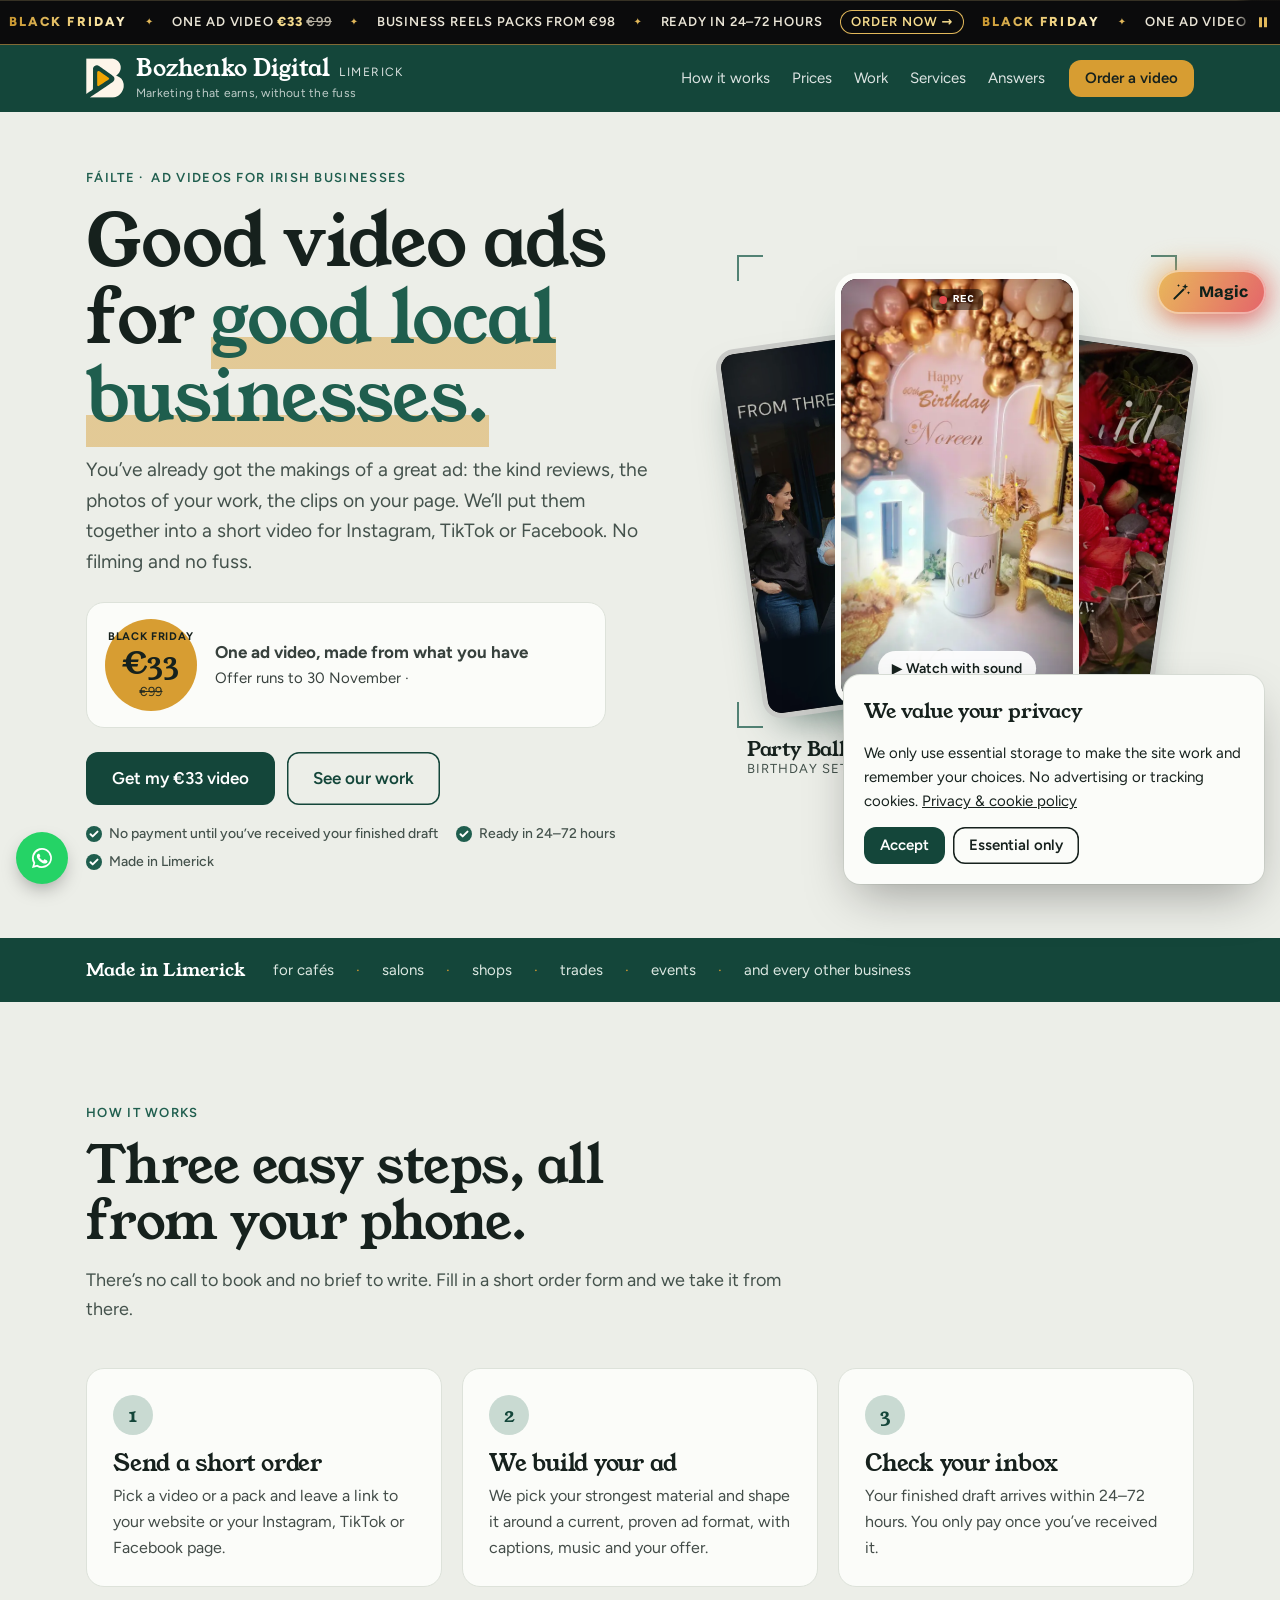
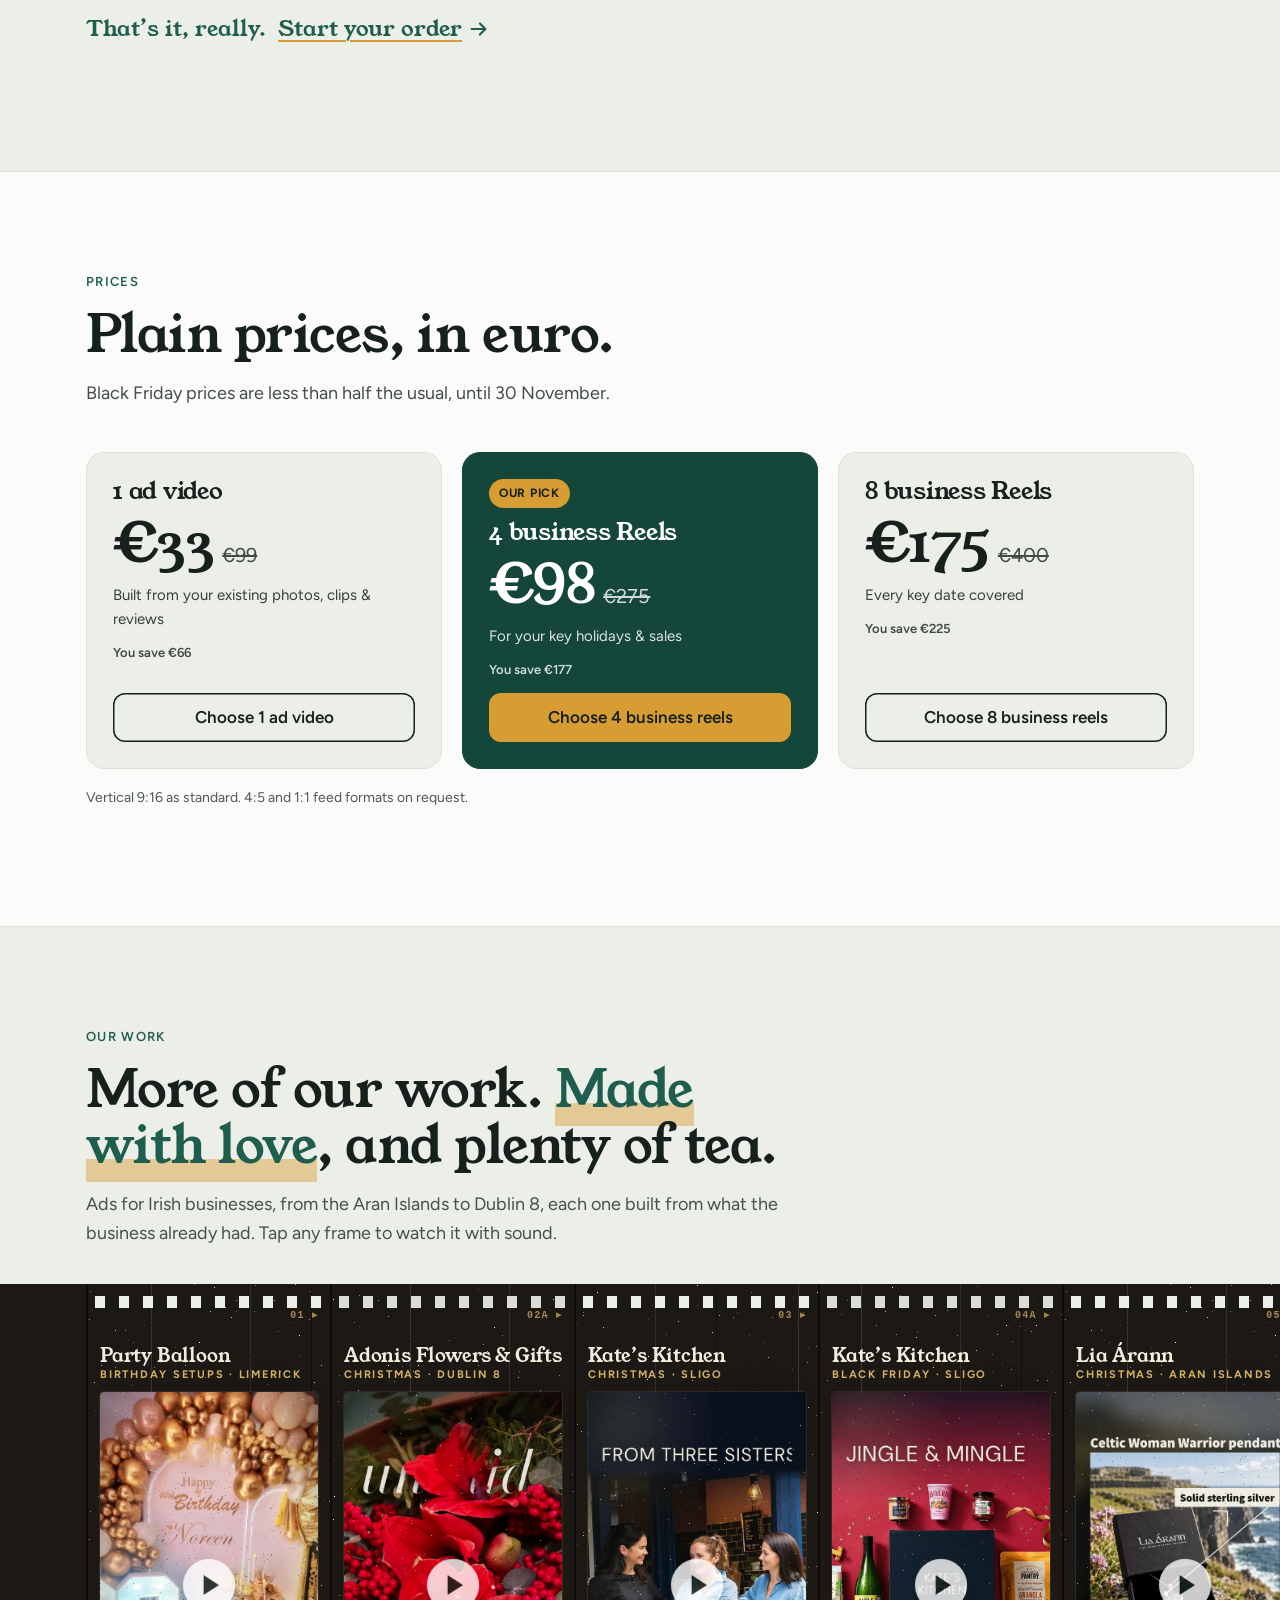
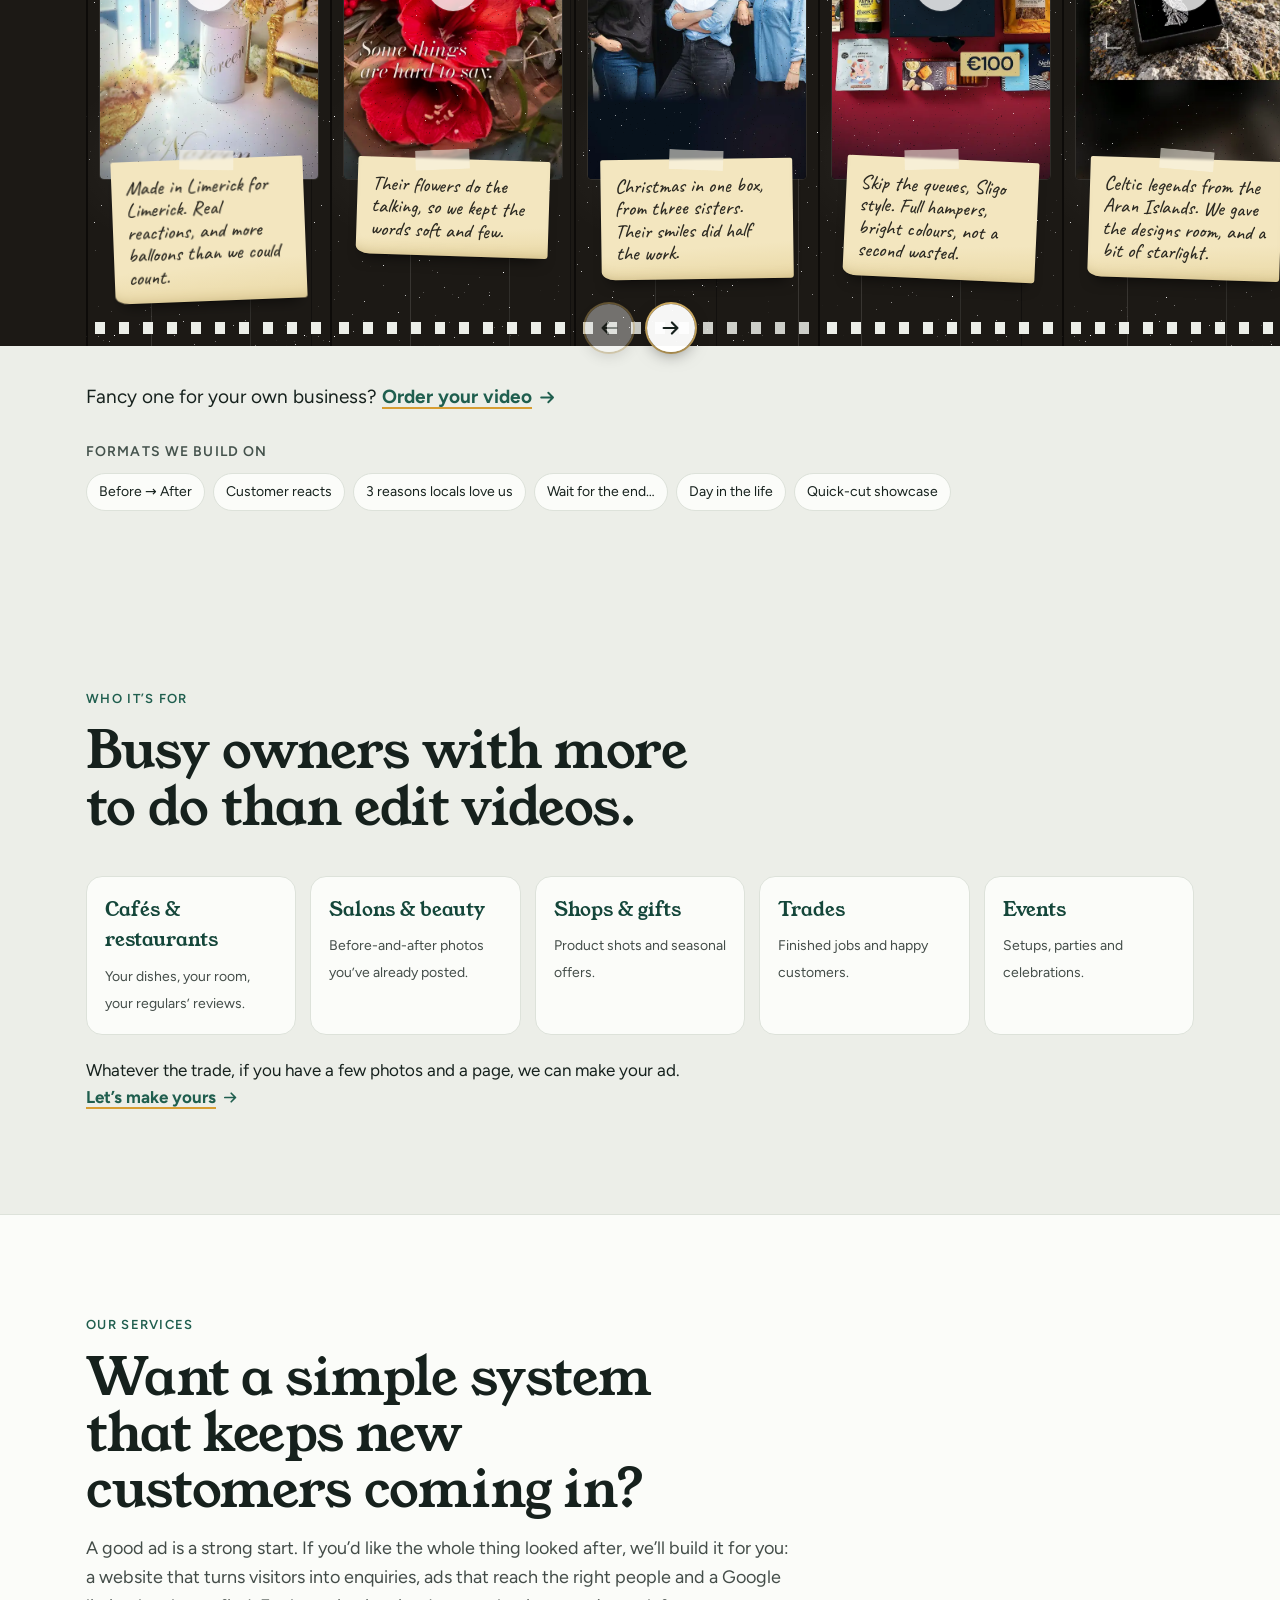
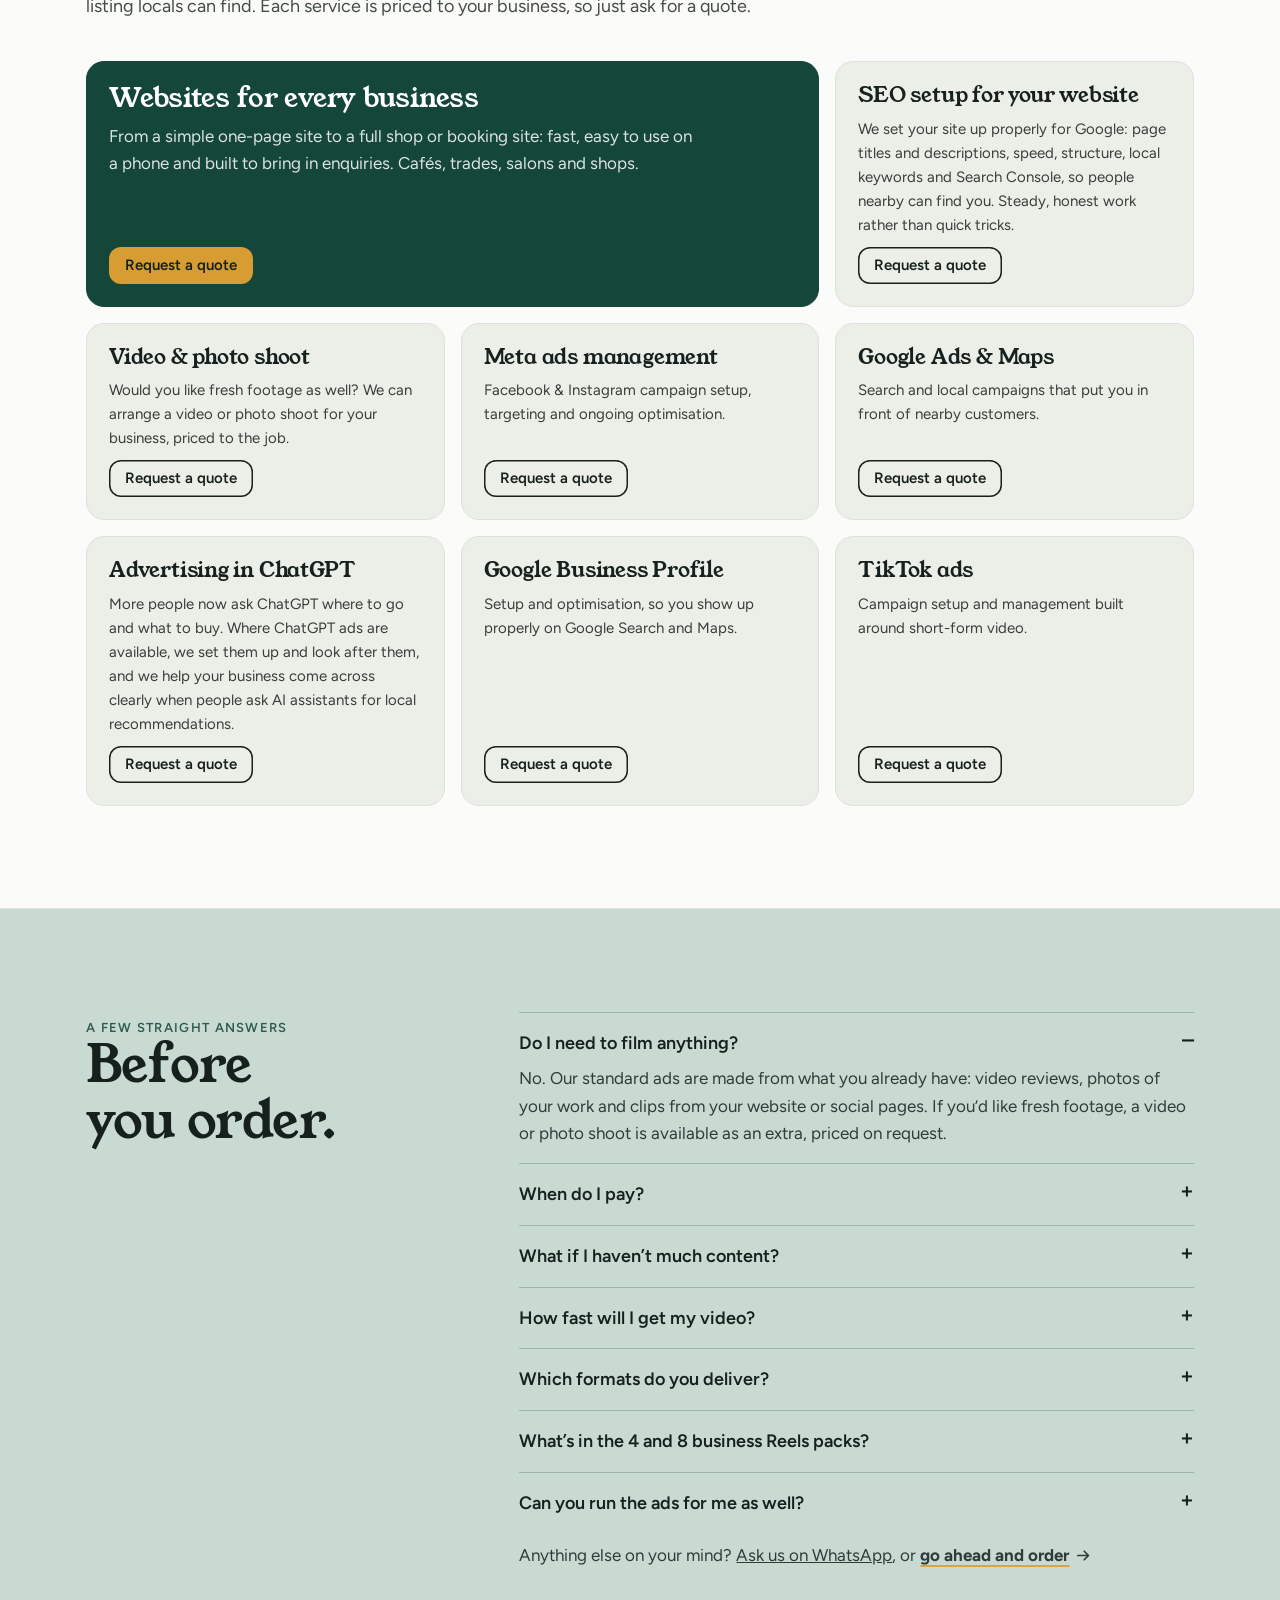
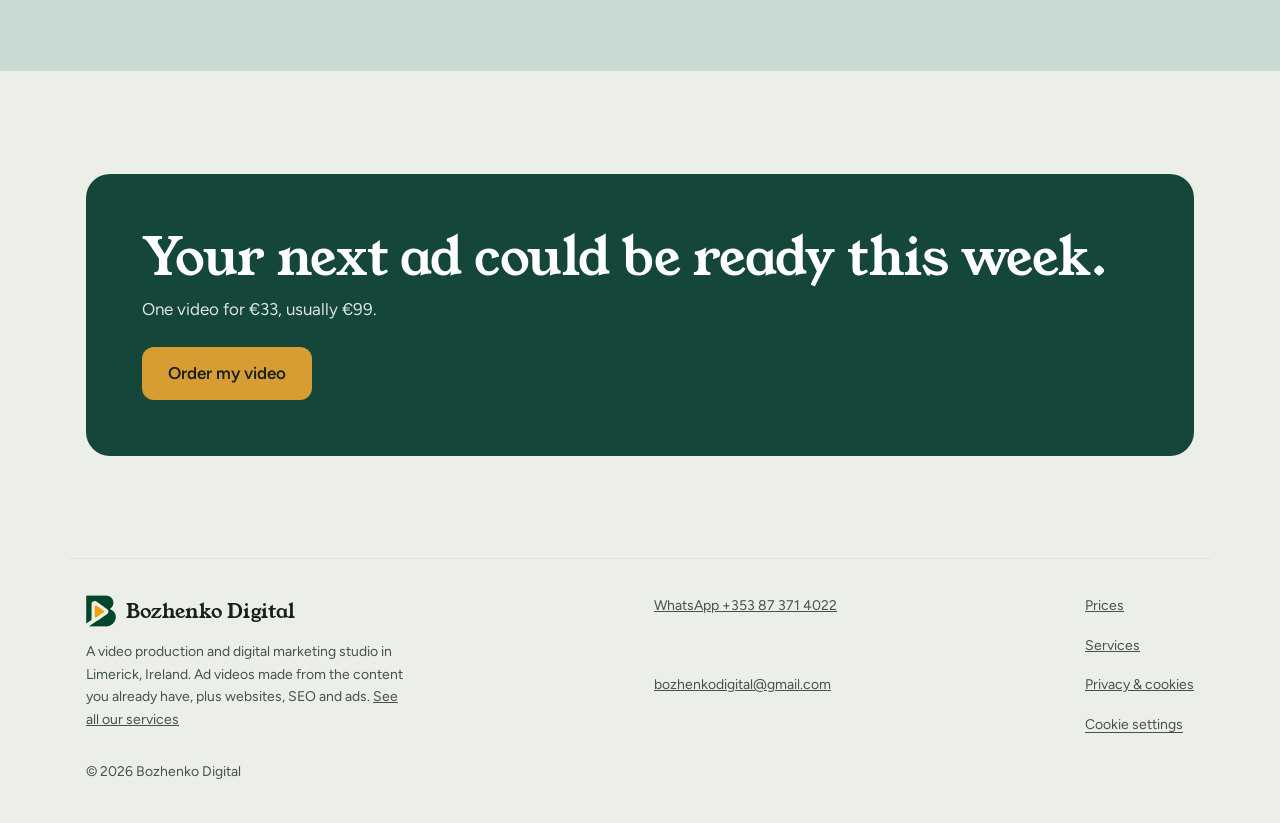
==== commit e5e76538: "Header: 'Marketing that earns, without the fuss' line; header fits narrow phones Co-Authored-By: Cla" ====
--- a/index.html
+++ b/index.html
@@ -47,7 +47,7 @@
 
 <header class="top">
   <div class="wrap top__row">
-    <a class="sign" href="#top"><svg class="bmark sign__mark" viewBox="0 0 634 661" aria-hidden="true"><use href="#bmark"/></svg><b>Bozhenko Digital</b><small>Limerick</small><span class="sign__exp">16 years’ marketing experience</span></a><!-- XMAS --><svg class="xtree studio-only" viewBox="0 0 24 30" aria-hidden="true"><path d="M12 1.5l1.1 2.3 2.5.3-1.8 1.7.5 2.5L12 7.1 9.7 8.3l.5-2.5-1.8-1.7 2.5-.3z" fill="#E9BE5A"/><path d="M12 7l5 6h-2.6l4.6 5.5h-2.8l5 6H2.8l5-6H5L9.6 13H7z" fill="#2E7D55"/><circle cx="9.5" cy="16" r="1.1" fill="#E4646B"/><circle cx="14.8" cy="19.5" r="1.1" fill="#E9BE5A"/><circle cx="11" cy="21.8" r="1" fill="#fff"/><circle cx="13.4" cy="12.6" r="1" fill="#E4646B"/><rect x="10.5" y="24.5" width="3" height="4" rx=".6" fill="#8A5A3B"/></svg><!-- /XMAS -->
+    <a class="sign" href="#top"><svg class="bmark sign__mark" viewBox="0 0 634 661" aria-hidden="true"><use href="#bmark"/></svg><b>Bozhenko Digital</b><small>Limerick</small><span class="sign__exp">Marketing that earns, without the fuss</span></a><!-- XMAS --><svg class="xtree studio-only" viewBox="0 0 24 30" aria-hidden="true"><path d="M12 1.5l1.1 2.3 2.5.3-1.8 1.7.5 2.5L12 7.1 9.7 8.3l.5-2.5-1.8-1.7 2.5-.3z" fill="#E9BE5A"/><path d="M12 7l5 6h-2.6l4.6 5.5h-2.8l5 6H2.8l5-6H5L9.6 13H7z" fill="#2E7D55"/><circle cx="9.5" cy="16" r="1.1" fill="#E4646B"/><circle cx="14.8" cy="19.5" r="1.1" fill="#E9BE5A"/><circle cx="11" cy="21.8" r="1" fill="#fff"/><circle cx="13.4" cy="12.6" r="1" fill="#E4646B"/><rect x="10.5" y="24.5" width="3" height="4" rx=".6" fill="#8A5A3B"/></svg><!-- /XMAS -->
     <nav class="nav" id="nav" aria-label="Main">
       <a href="#how">How it works</a><a href="#prices">Prices</a><a href="#work">Work</a><a href="#extras">Services</a><a href="#answers">Answers</a><a class="nav__order" href="#order" data-order="single">Order a video →</a>
     </nav>
--- a/styles.css
+++ b/styles.css
@@ -185,6 +185,8 @@
 @media (max-width:560px){.top__row{gap:14px}}
 @media (max-width:400px){.top__row{gap:10px}.sign+.xtree{margin-left:-6px}}
 @media (max-width:380px){.xs-hide{display:none}}
+@media (max-width:560px){.sign__exp{white-space:normal;max-width:11.5em;line-height:1.15}}
+@media (max-width:470px){.xs-hide{display:none}.sign+.xtree{margin-left:-8px}}
 @media (max-width:420px){.top .btn{padding:10px 12px;font-size:14px}.sign b{font-size:20px}.sign__mark{width:32px;height:34px;margin-right:0}.sign__exp{font-size:10.5px;letter-spacing:0}}
 
 /* Hero */
@@ -647,3 +649,5 @@
   .smoke i{animation:none;display:none}
   .ticker__pause{display:none}
 }
+@media (max-width:340px){.top__row{gap:8px}.sign{column-gap:7px}.sign b{font-size:18px}.sign__mark{width:28px;height:30px}.top .btn{padding:9px 10px}}
+@media (max-width:370px){.top__row .xtree{display:none!important}}
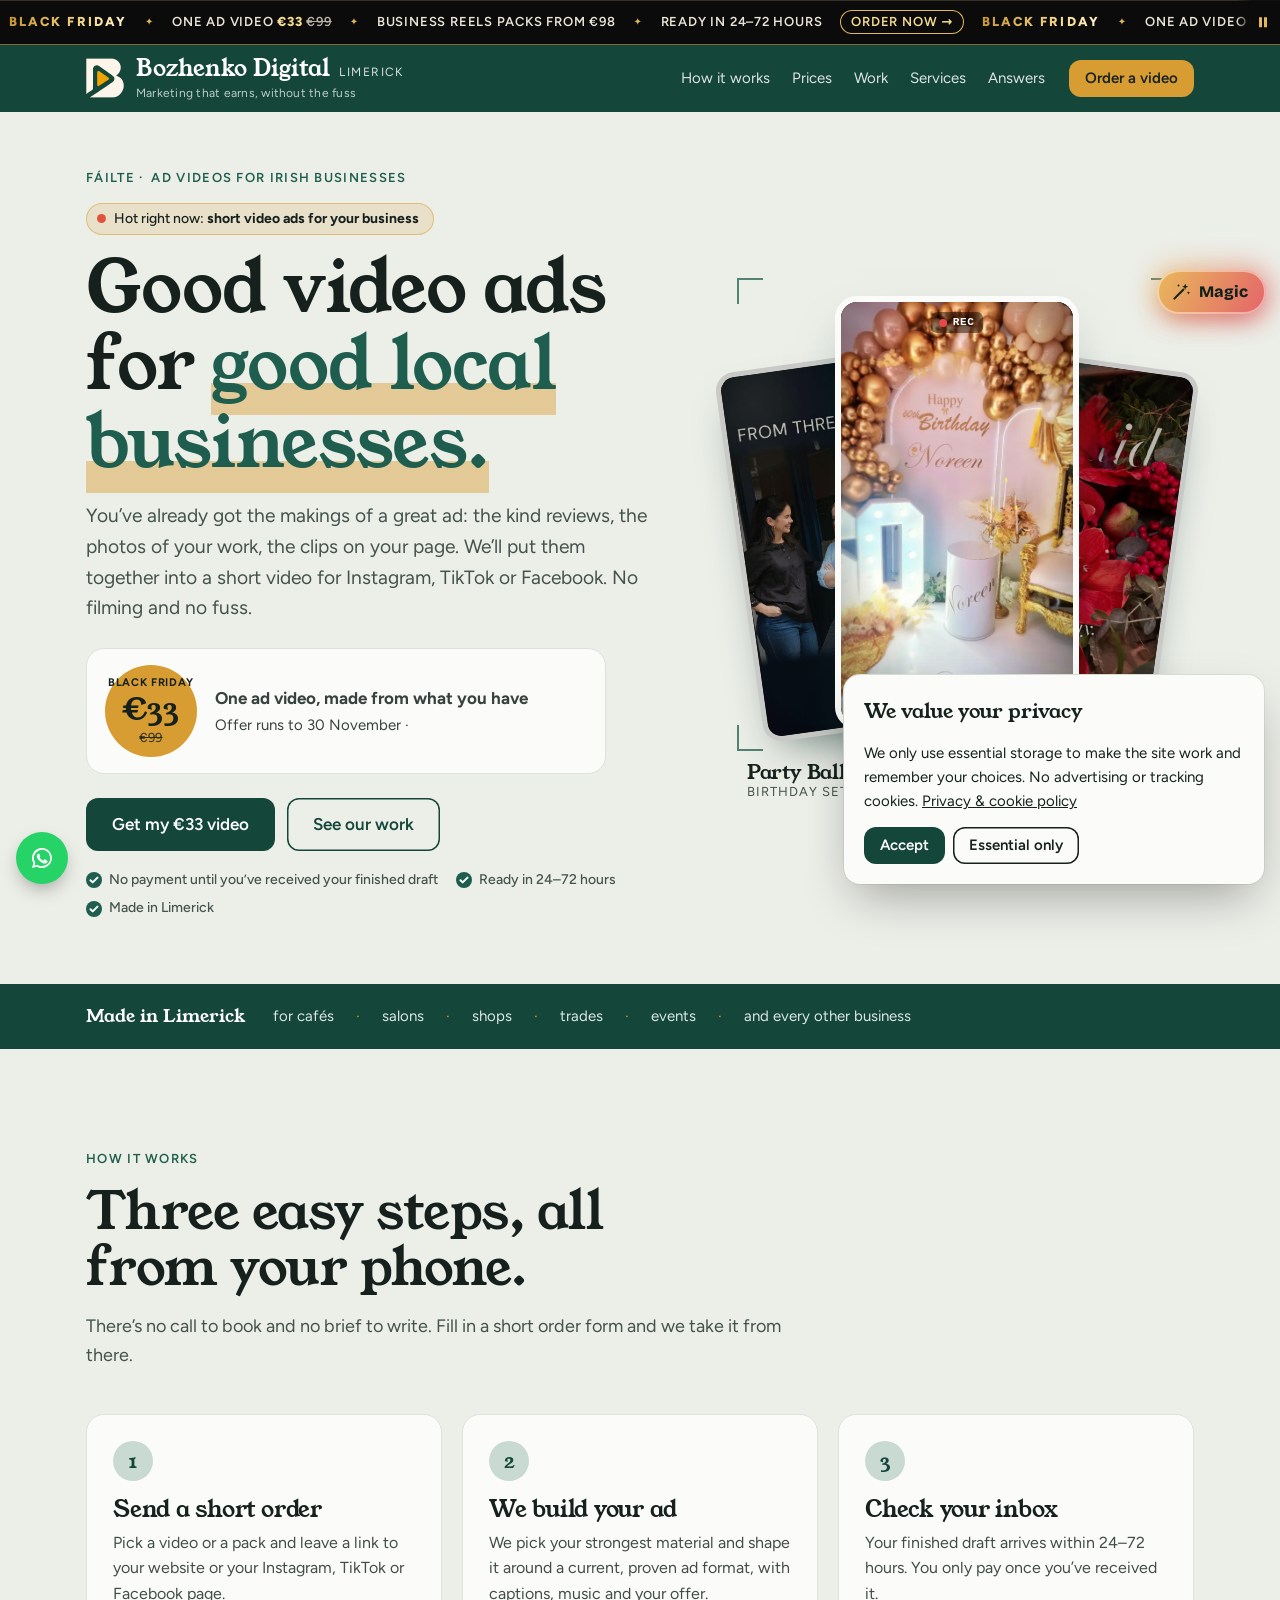
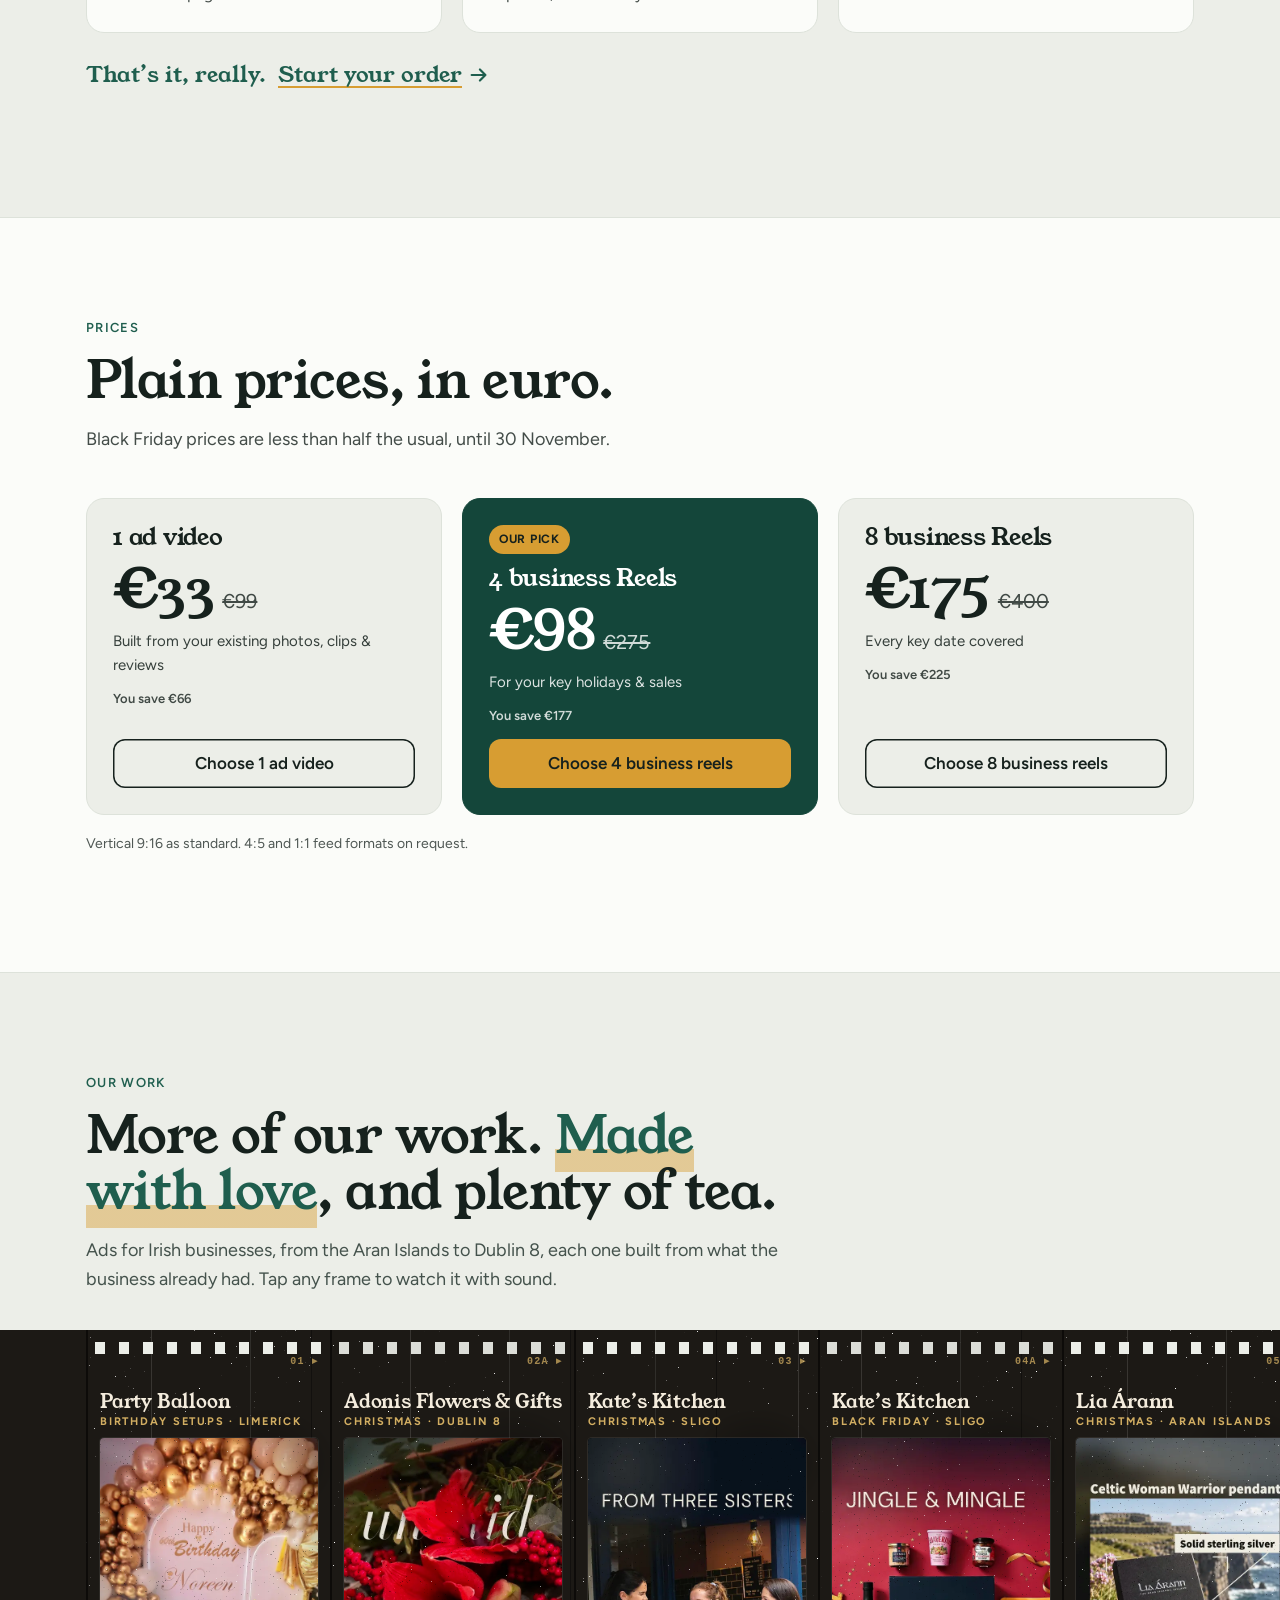
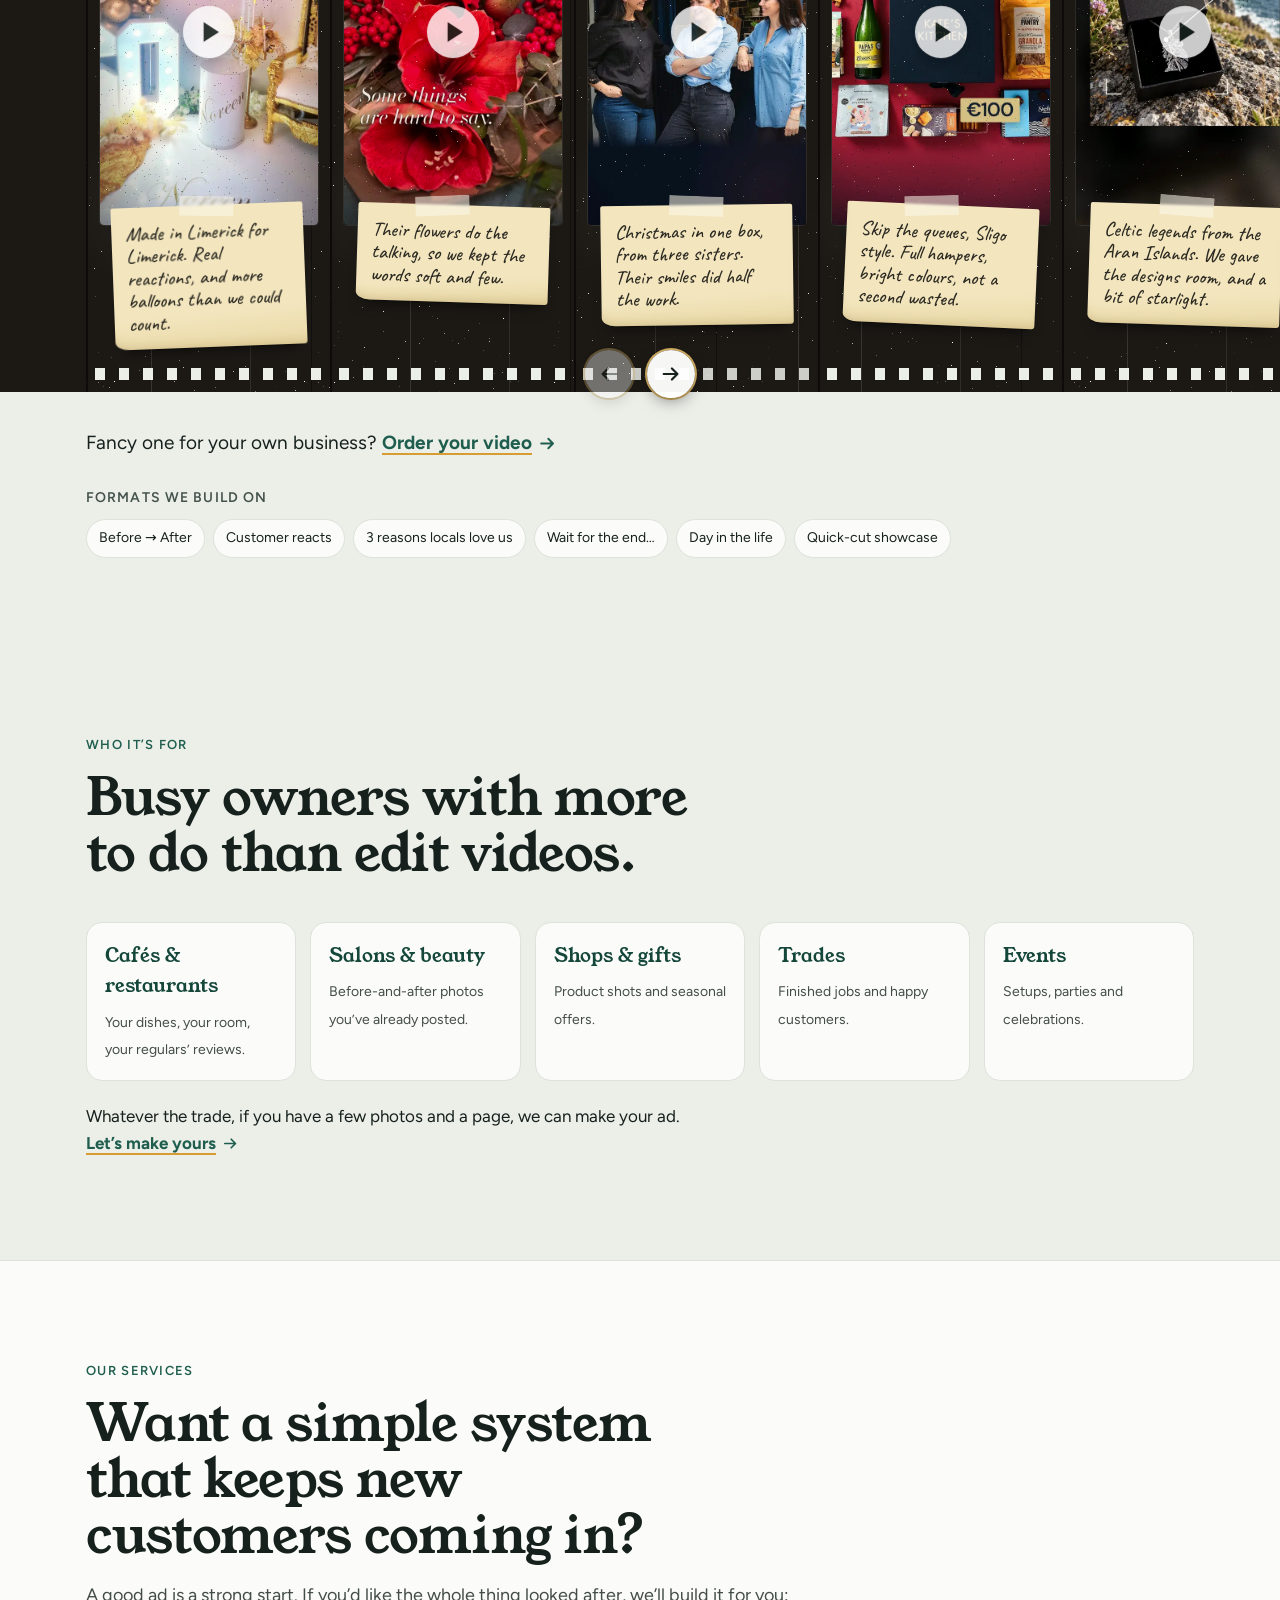
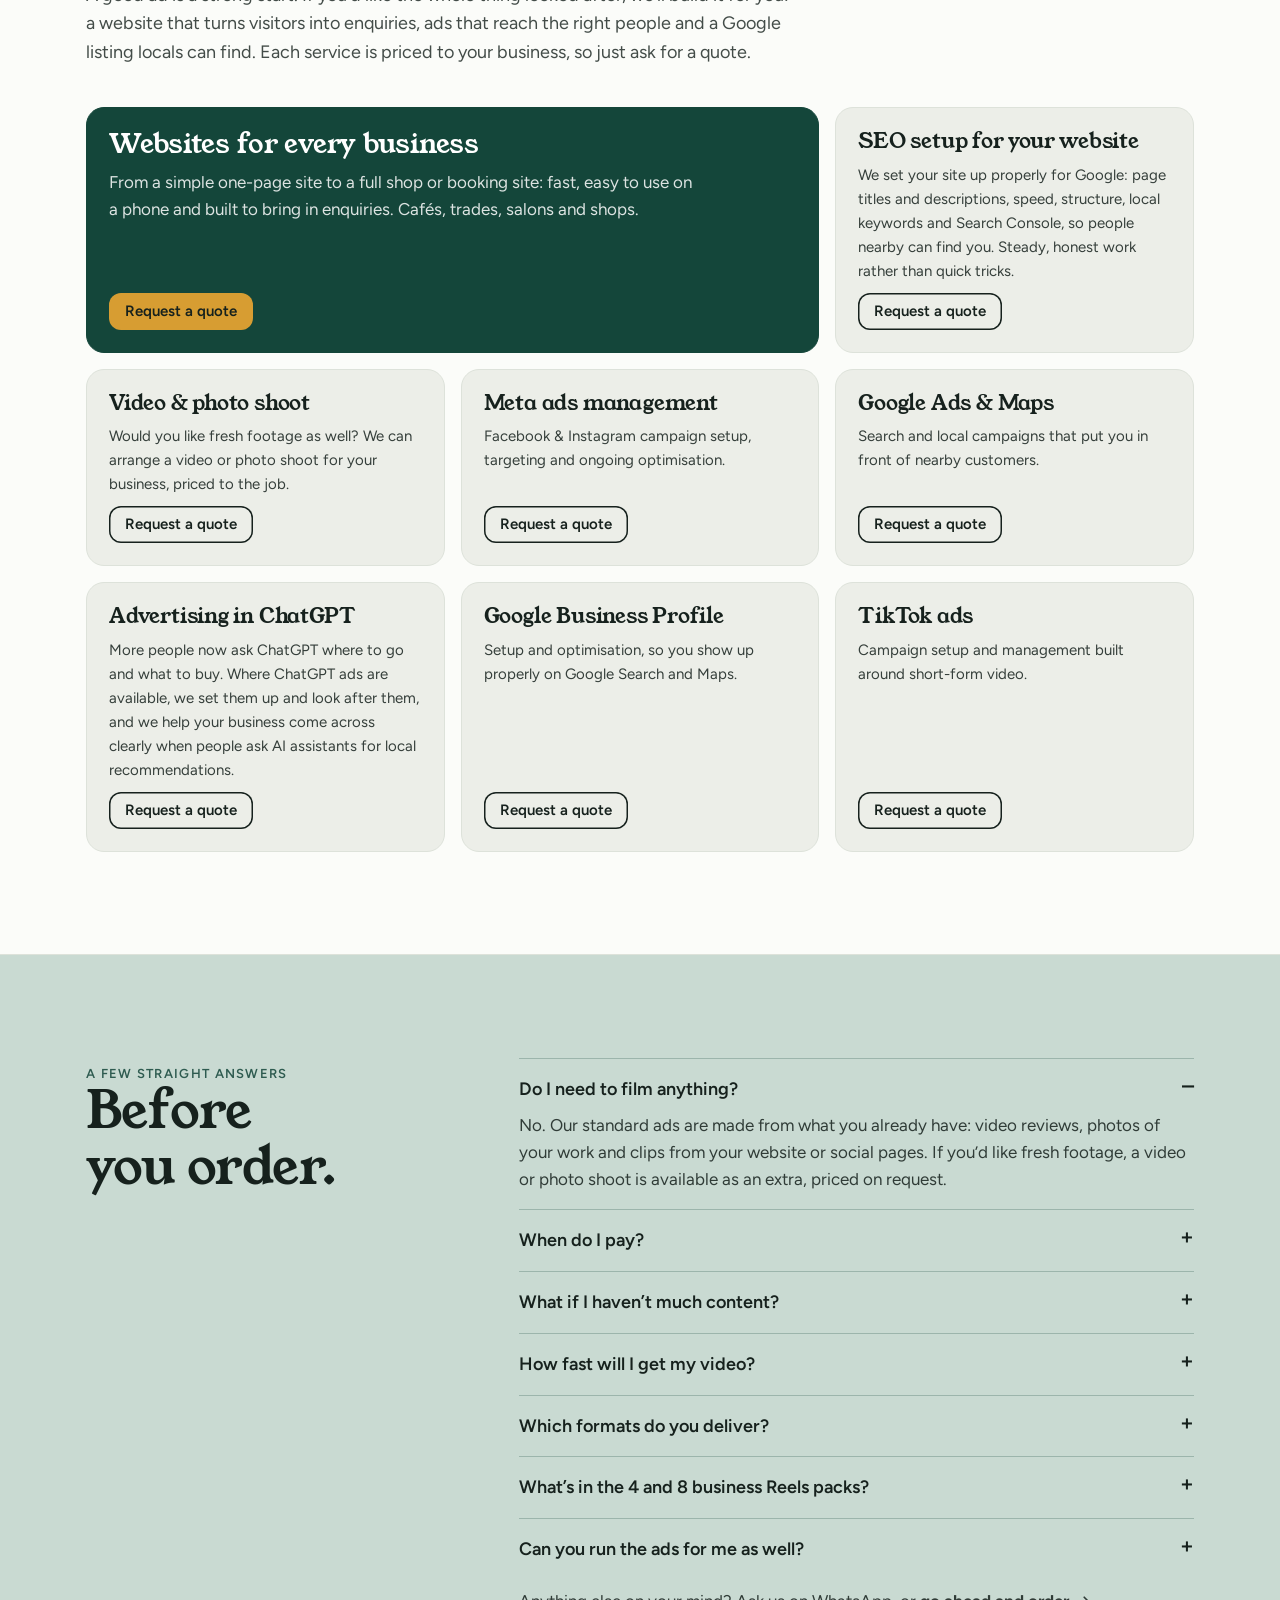
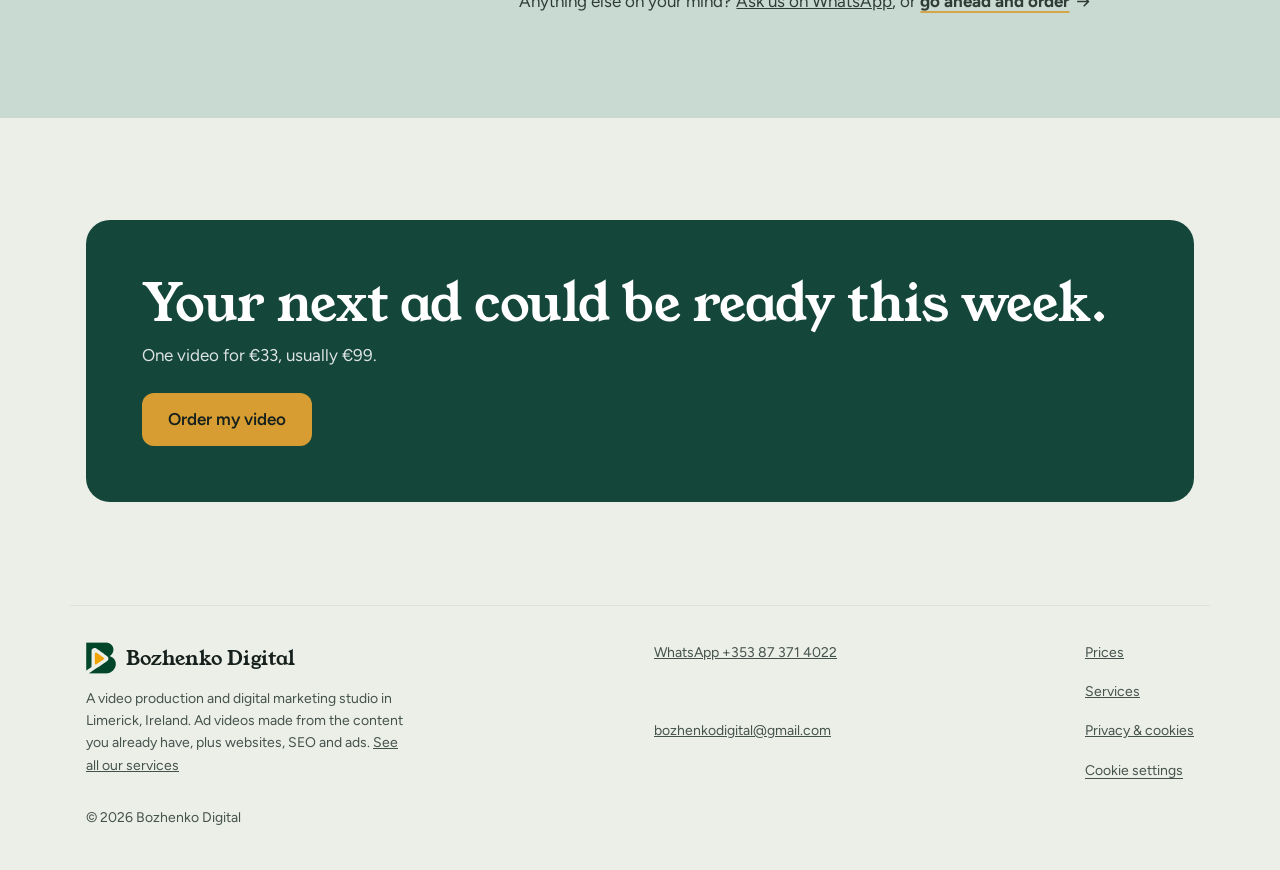
==== commit fe689663: "Hero: 'Hot right now: short video ads for your business' badge Co-Authored-By: Claude Opus 5.5 <nore" ====
--- a/index.html
+++ b/index.html
@@ -67,6 +67,7 @@
   <div class="wrap hero__grid">
     <div class="hero__copy">
       <p class="eyebrow"><span class="slate studio-only">Scene 01 · Take 1</span><span class="xmas studio-only">Nollaig Shona ·</span><span class="irish-only">Fáilte · </span>Ad videos for Irish businesses</p>
+      <p class="hot"><span class="hot__dot" aria-hidden="true"></span><span>Hot right now: <b>short video ads for your business</b></span></p>
       <h1><span class="h1a">Good video ads for</span> <i>good local businesses.</i></h1>
       <p class="lead">You’ve already got the makings of a great ad: the kind reviews, the photos of your work, the clips on your page. We’ll put them together into a short video for Instagram, TikTok or Facebook. No filming and no fuss.</p>
       <div class="offer">
--- a/styles.css
+++ b/styles.css
@@ -193,6 +193,12 @@
 .hero{position:relative;padding-block:clamp(36px,4.5vw,64px) clamp(40px,5vw,72px);overflow:hidden}
 .hero__grid{position:relative;display:grid;grid-template-columns:1.2fr 1fr;gap:clamp(32px,5vw,72px);align-items:center}
 .hero h1{font-size:clamp(42px,5.6vw,72px)}
+.hot{display:inline-flex;align-items:center;gap:8px;margin:0 0 14px;padding:6px 14px 6px 10px;border-radius:999px;font:500 14px/1.3 var(--sans);color:var(--fg);background:color-mix(in srgb,var(--accent) 16%,transparent);border:1.5px solid color-mix(in srgb,var(--accent) 55%,transparent)}
+.hot b{font-weight:700}
+.hot__dot{flex:none;width:9px;height:9px;border-radius:50%;background:#E0533D;box-shadow:0 0 0 0 rgba(224,83,61,.5);animation:hotPulse 2.4s ease-out infinite}
+@keyframes hotPulse{0%{box-shadow:0 0 0 0 rgba(224,83,61,.5)}70%,100%{box-shadow:0 0 0 7px rgba(224,83,61,0)}}
+@media (prefers-reduced-motion:reduce){.hot__dot{animation:none}}
+@media (max-width:420px){.hot{font-size:13px;padding:5px 12px 5px 9px}}
 .hero h1 i{font-style:normal;color:var(--brand-2);background:linear-gradient(transparent 68%,var(--hl) 68%)}
 [data-look="creative"] .hero h1 i{color:var(--card-fg);background:var(--accent);padding:0 .12em;border-radius:.12em;box-decoration-break:clone;-webkit-box-decoration-break:clone}
 [data-look="creative"] .hero h1 .h1a{color:transparent;-webkit-text-stroke:2px var(--fg)}
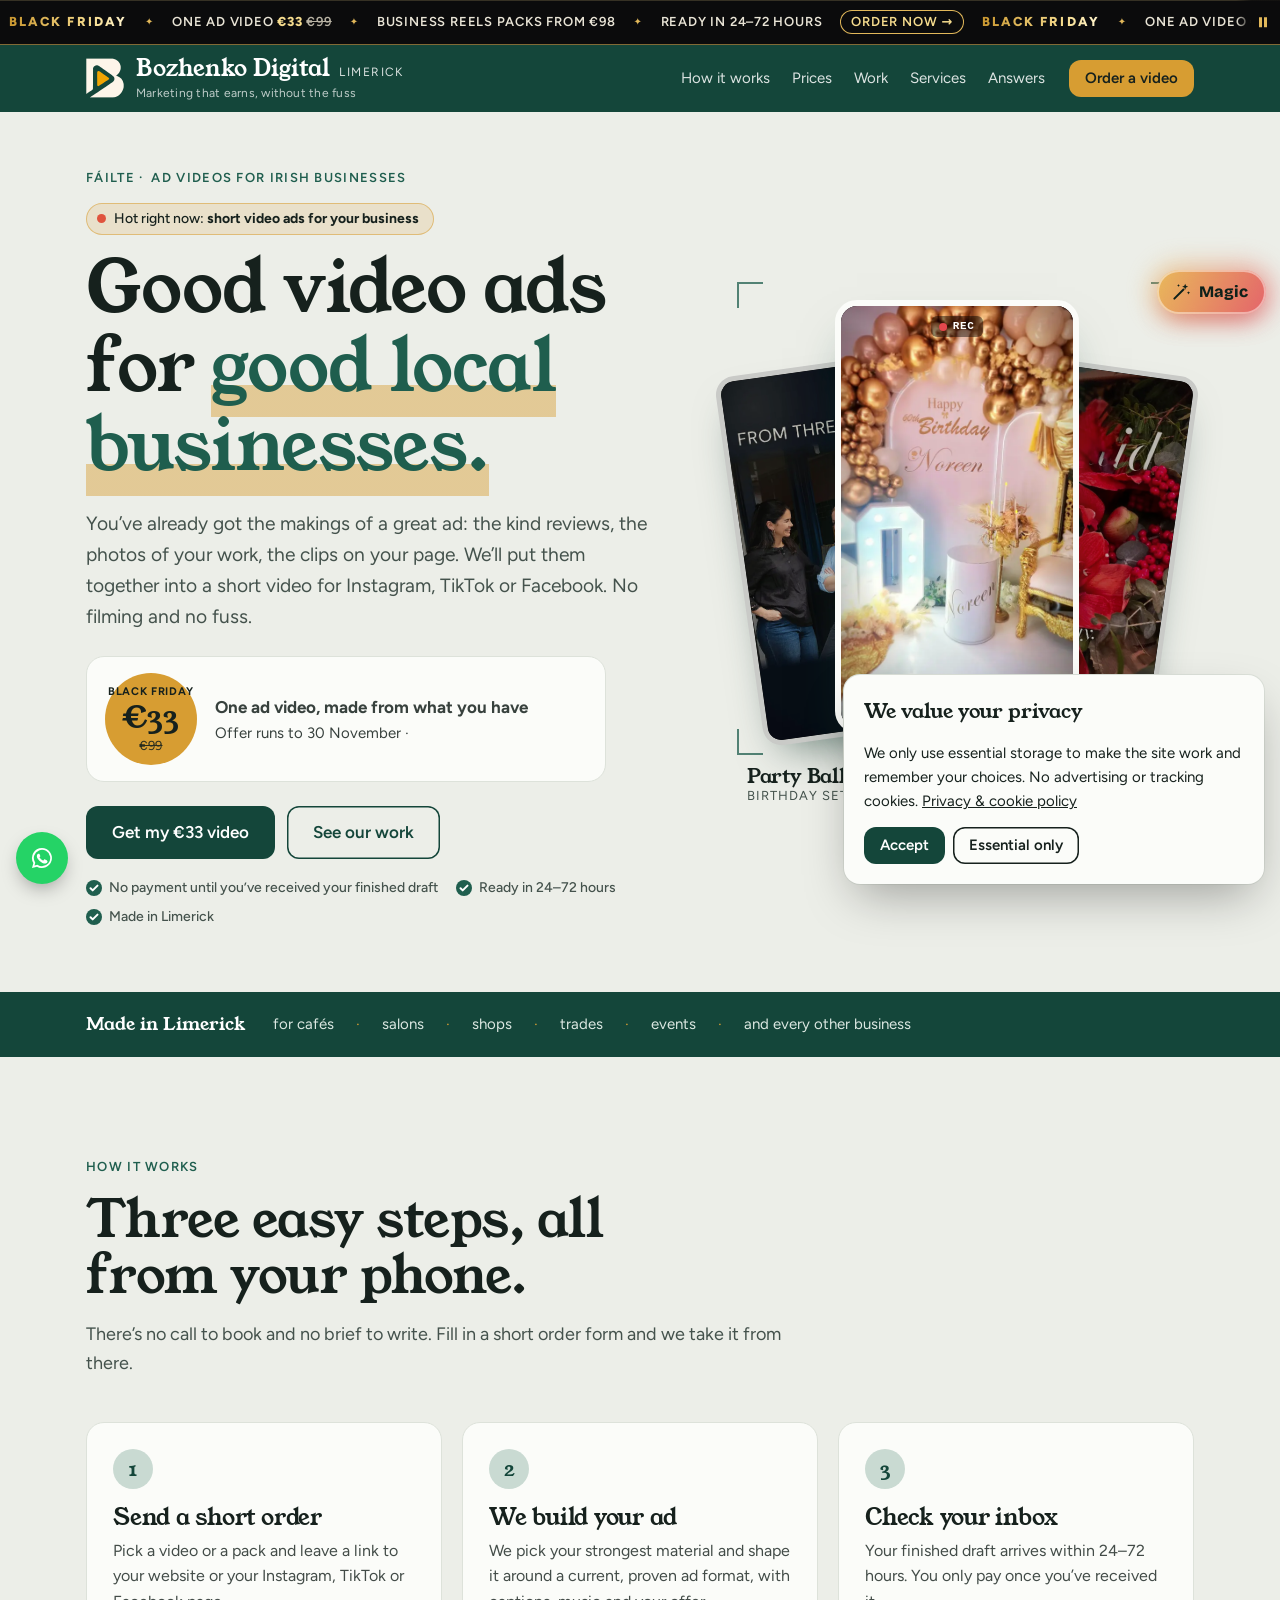
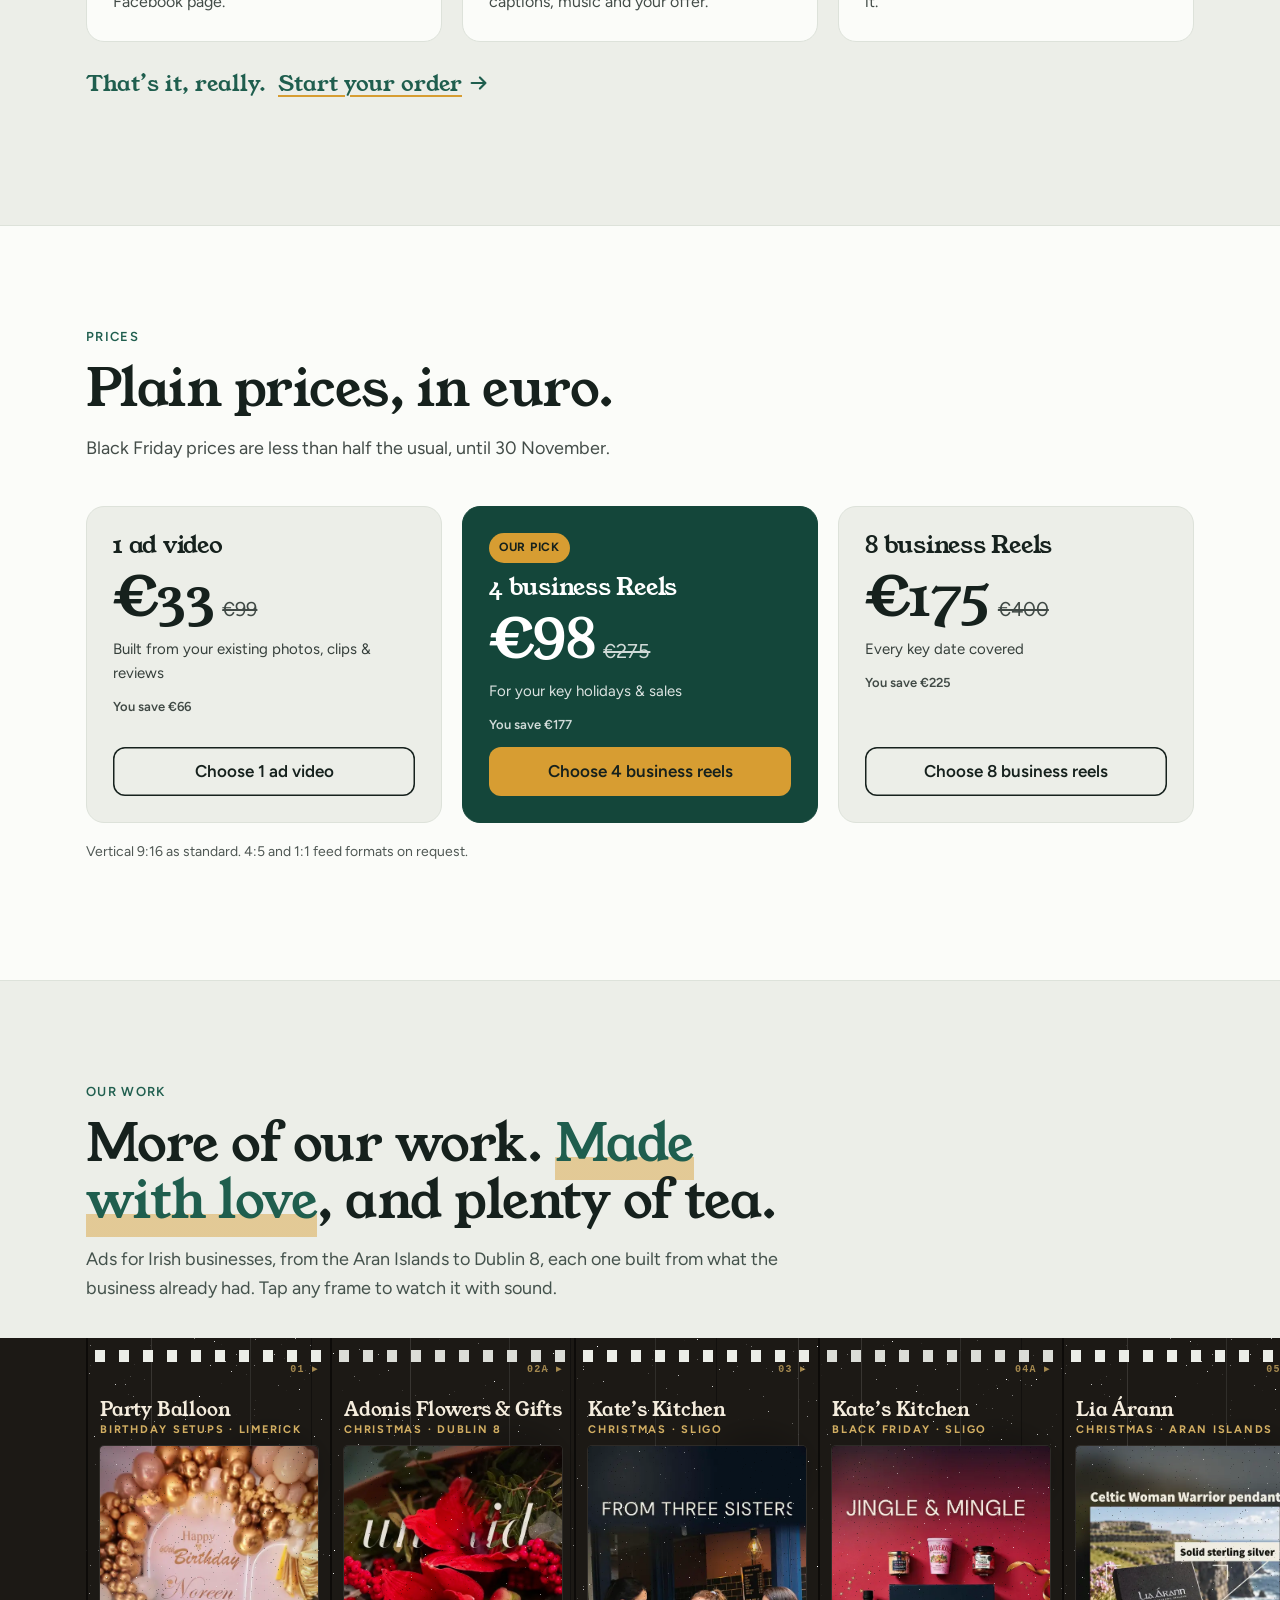
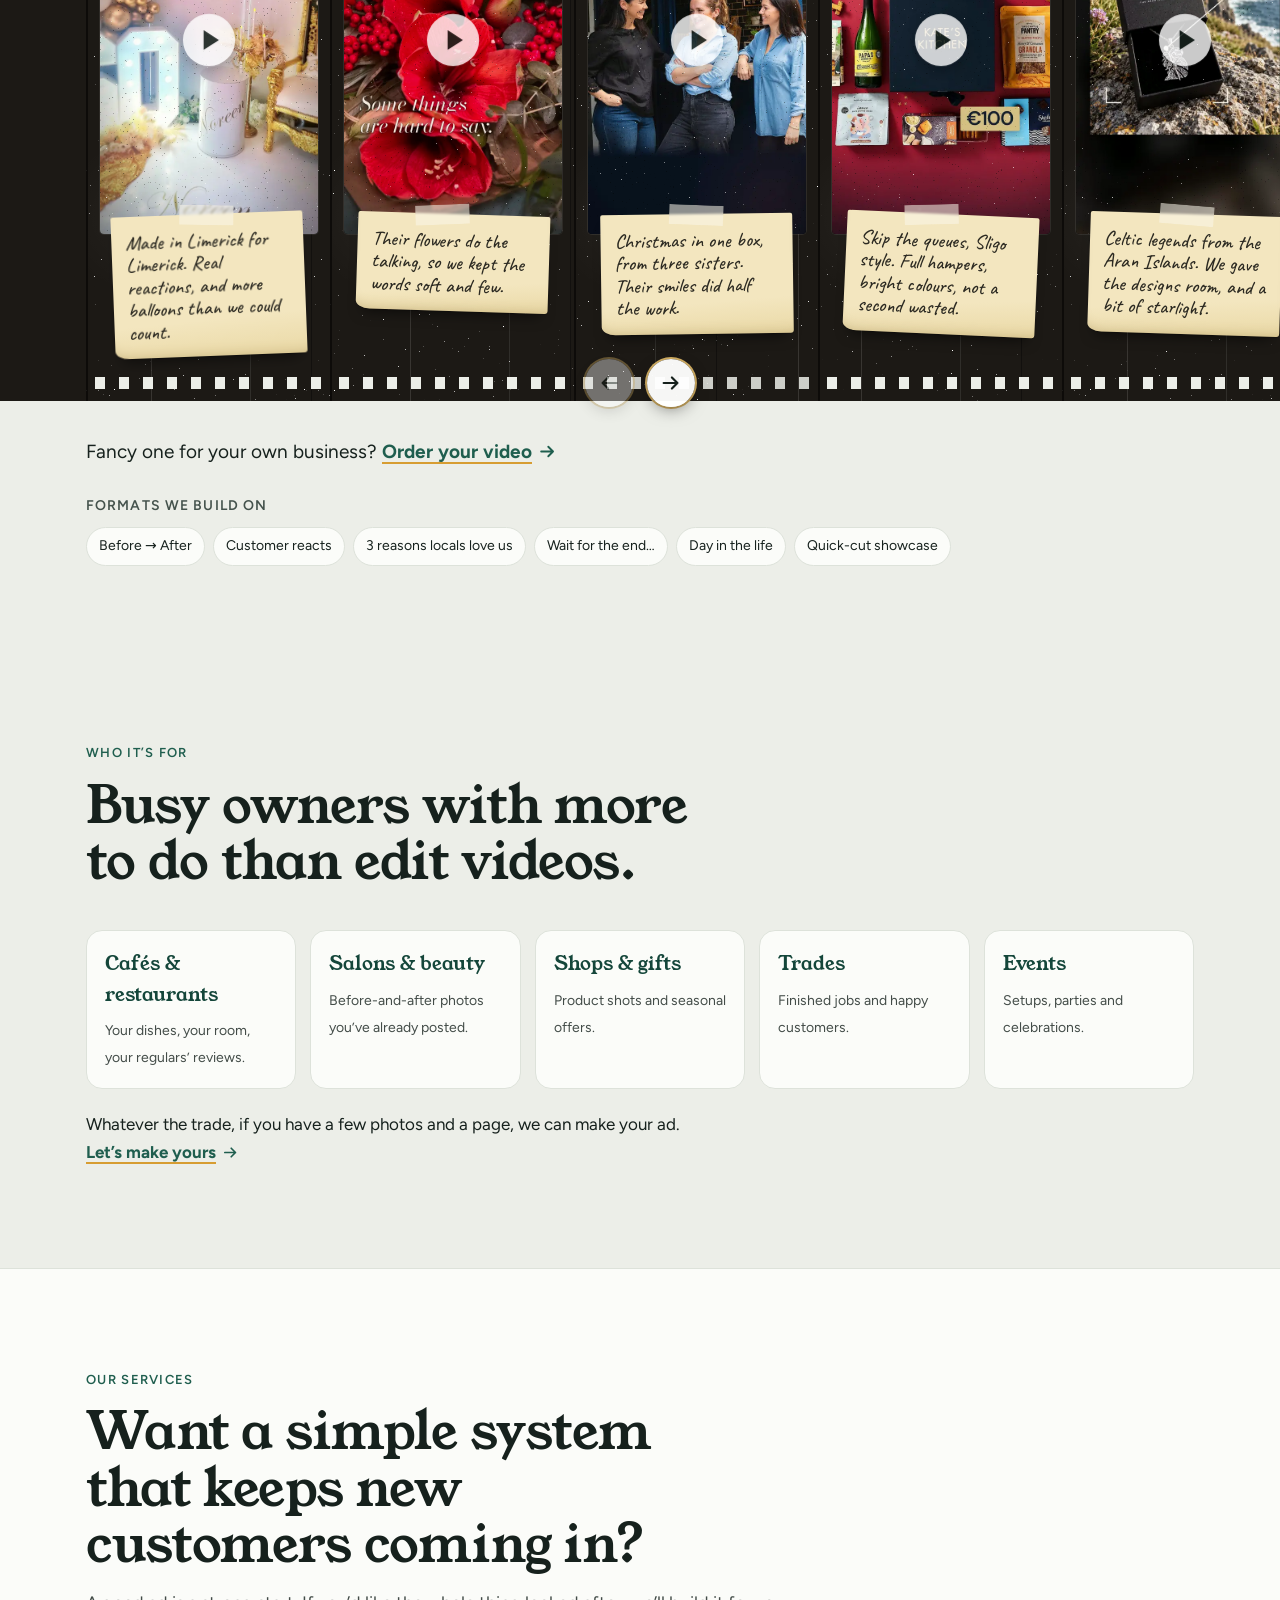
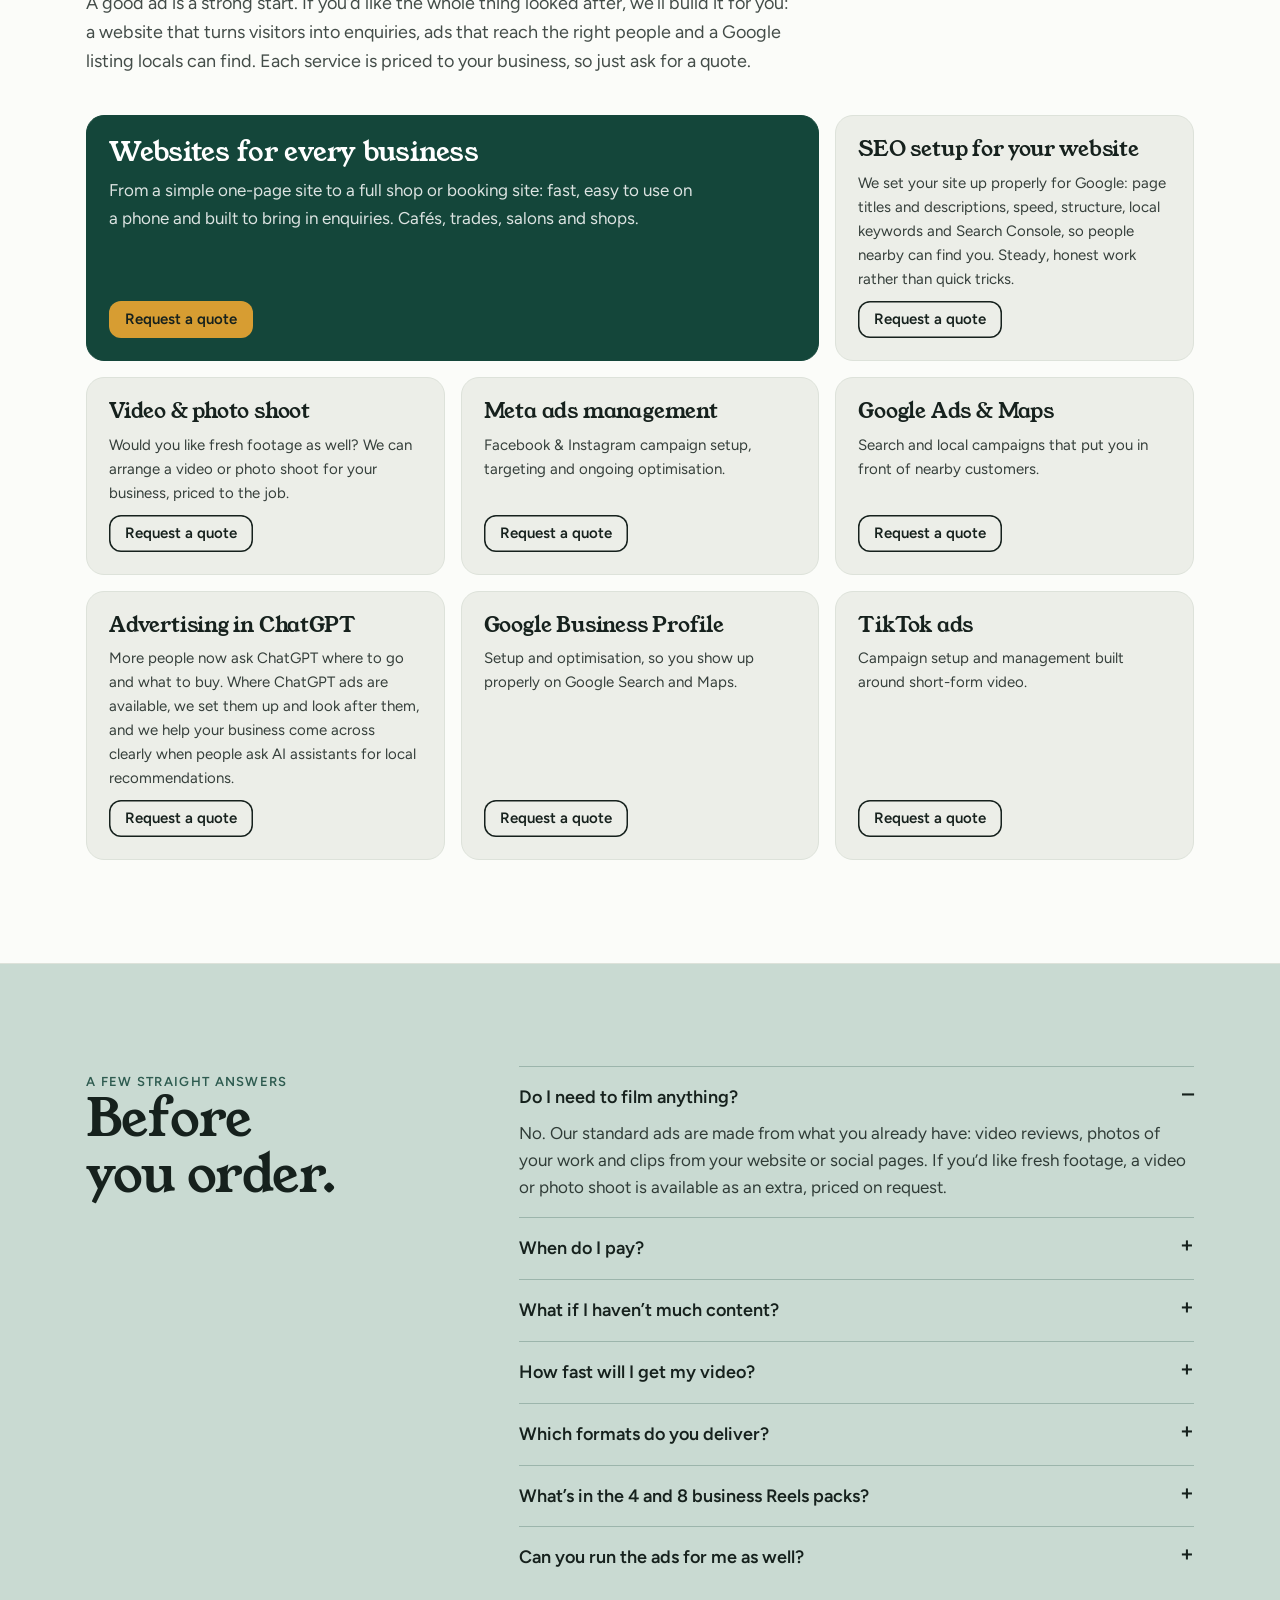
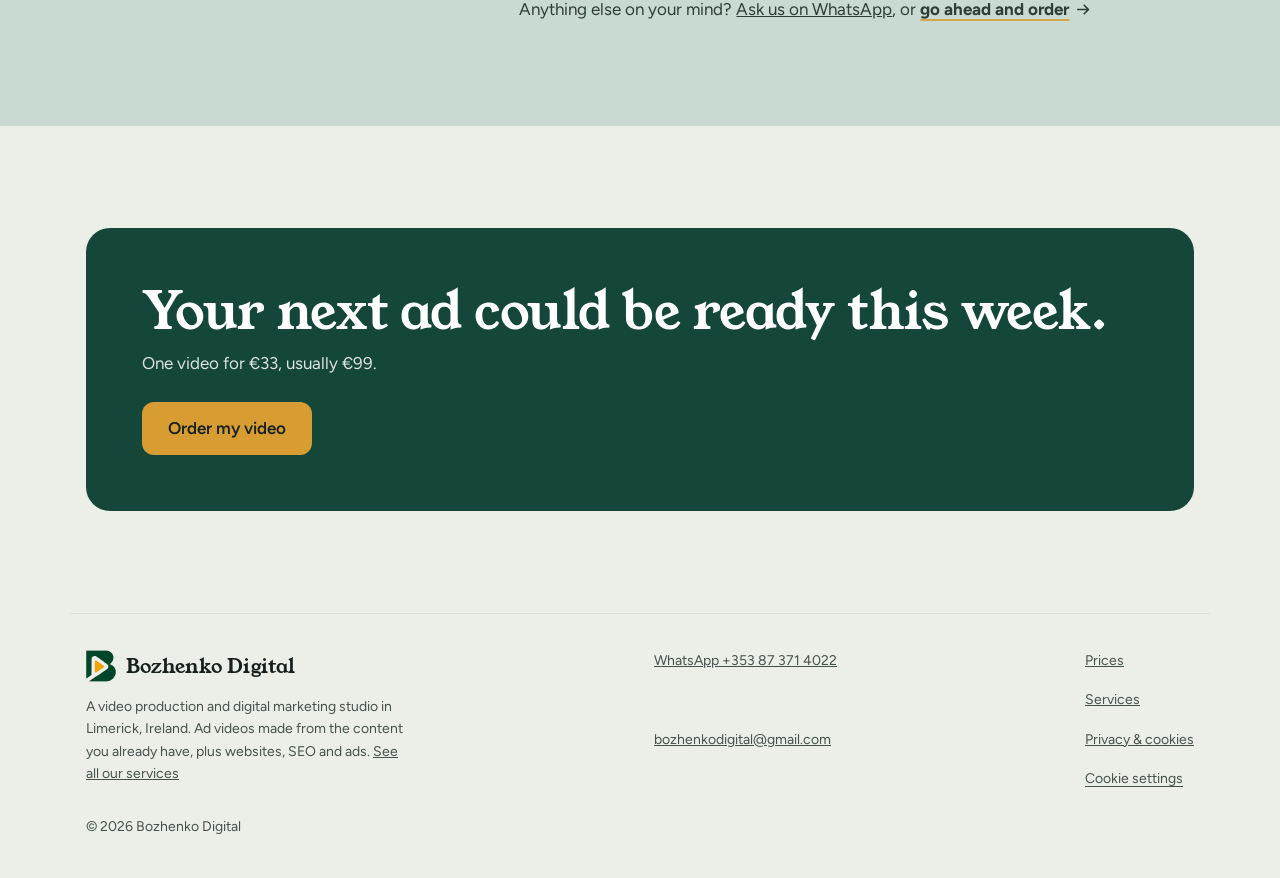
==== commit a892bc90: "Hero: more breathing room on phones, looser headline lines, floating buttons in one bottom row Co-Au" ====
--- a/index.html
+++ b/index.html
@@ -66,7 +66,7 @@
   <div class="spot spot--r studio-only" aria-hidden="true"></div>
   <div class="wrap hero__grid">
     <div class="hero__copy">
-      <p class="eyebrow"><span class="slate studio-only">Scene 01 · Take 1</span><span class="xmas studio-only">Nollaig Shona ·</span><span class="irish-only">Fáilte · </span>Ad videos for Irish businesses</p>
+      <p class="eyebrow hero__eyebrow"><span class="slate studio-only">Scene 01 · Take 1</span><span class="xmas studio-only">Nollaig Shona<span class="eb-sep"> ·</span></span><span class="irish-only">Fáilte<span class="eb-sep"> · </span></span><span class="eb-txt">Ad videos for Irish businesses</span></p>
       <p class="hot"><span class="hot__dot" aria-hidden="true"></span><span>Hot right now: <b>short video ads for your business</b></span></p>
       <h1><span class="h1a">Good video ads for</span> <i>good local businesses.</i></h1>
       <p class="lead">You’ve already got the makings of a great ad: the kind reviews, the photos of your work, the clips on your page. We’ll put them together into a short video for Instagram, TikTok or Facebook. No filming and no fuss.</p>
--- a/styles.css
+++ b/styles.css
@@ -199,6 +199,23 @@
 @keyframes hotPulse{0%{box-shadow:0 0 0 0 rgba(224,83,61,.5)}70%,100%{box-shadow:0 0 0 7px rgba(224,83,61,0)}}
 @media (prefers-reduced-motion:reduce){.hot__dot{animation:none}}
 @media (max-width:420px){.hot{font-size:13px;padding:5px 12px 5px 9px}}
+/* Hero breathing room */
+.hero h1{line-height:1.1}
+[data-look="creative"] .hero h1{line-height:1.14}
+.hero .lead{margin-top:24px}
+@media (max-width:560px){
+  .hero{padding-top:44px}
+  .hero__eyebrow{margin-bottom:20px}
+  .hero__eyebrow .eb-txt,.hero__eyebrow .eb-sep{display:none}  /* the badge below already says what we sell */
+  .hot{margin-bottom:22px}
+  .hero .lead{margin:26px 0 28px}
+  .hero .offer{margin-bottom:28px}
+  /* floating buttons: one compact row along the bottom edge */
+  .magic{top:auto!important;bottom:max(16px,env(safe-area-inset-bottom,0px));transform:none!important}
+  .music{padding:0;width:46px;height:46px;justify-content:center;border-radius:50%}
+  .music [data-music-label]{position:absolute;width:1px;height:1px;overflow:hidden;clip:rect(0 0 0 0);white-space:nowrap}
+  body{padding-bottom:84px}
+}
 .hero h1 i{font-style:normal;color:var(--brand-2);background:linear-gradient(transparent 68%,var(--hl) 68%)}
 [data-look="creative"] .hero h1 i{color:var(--card-fg);background:var(--accent);padding:0 .12em;border-radius:.12em;box-decoration-break:clone;-webkit-box-decoration-break:clone}
 [data-look="creative"] .hero h1 .h1a{color:transparent;-webkit-text-stroke:2px var(--fg)}
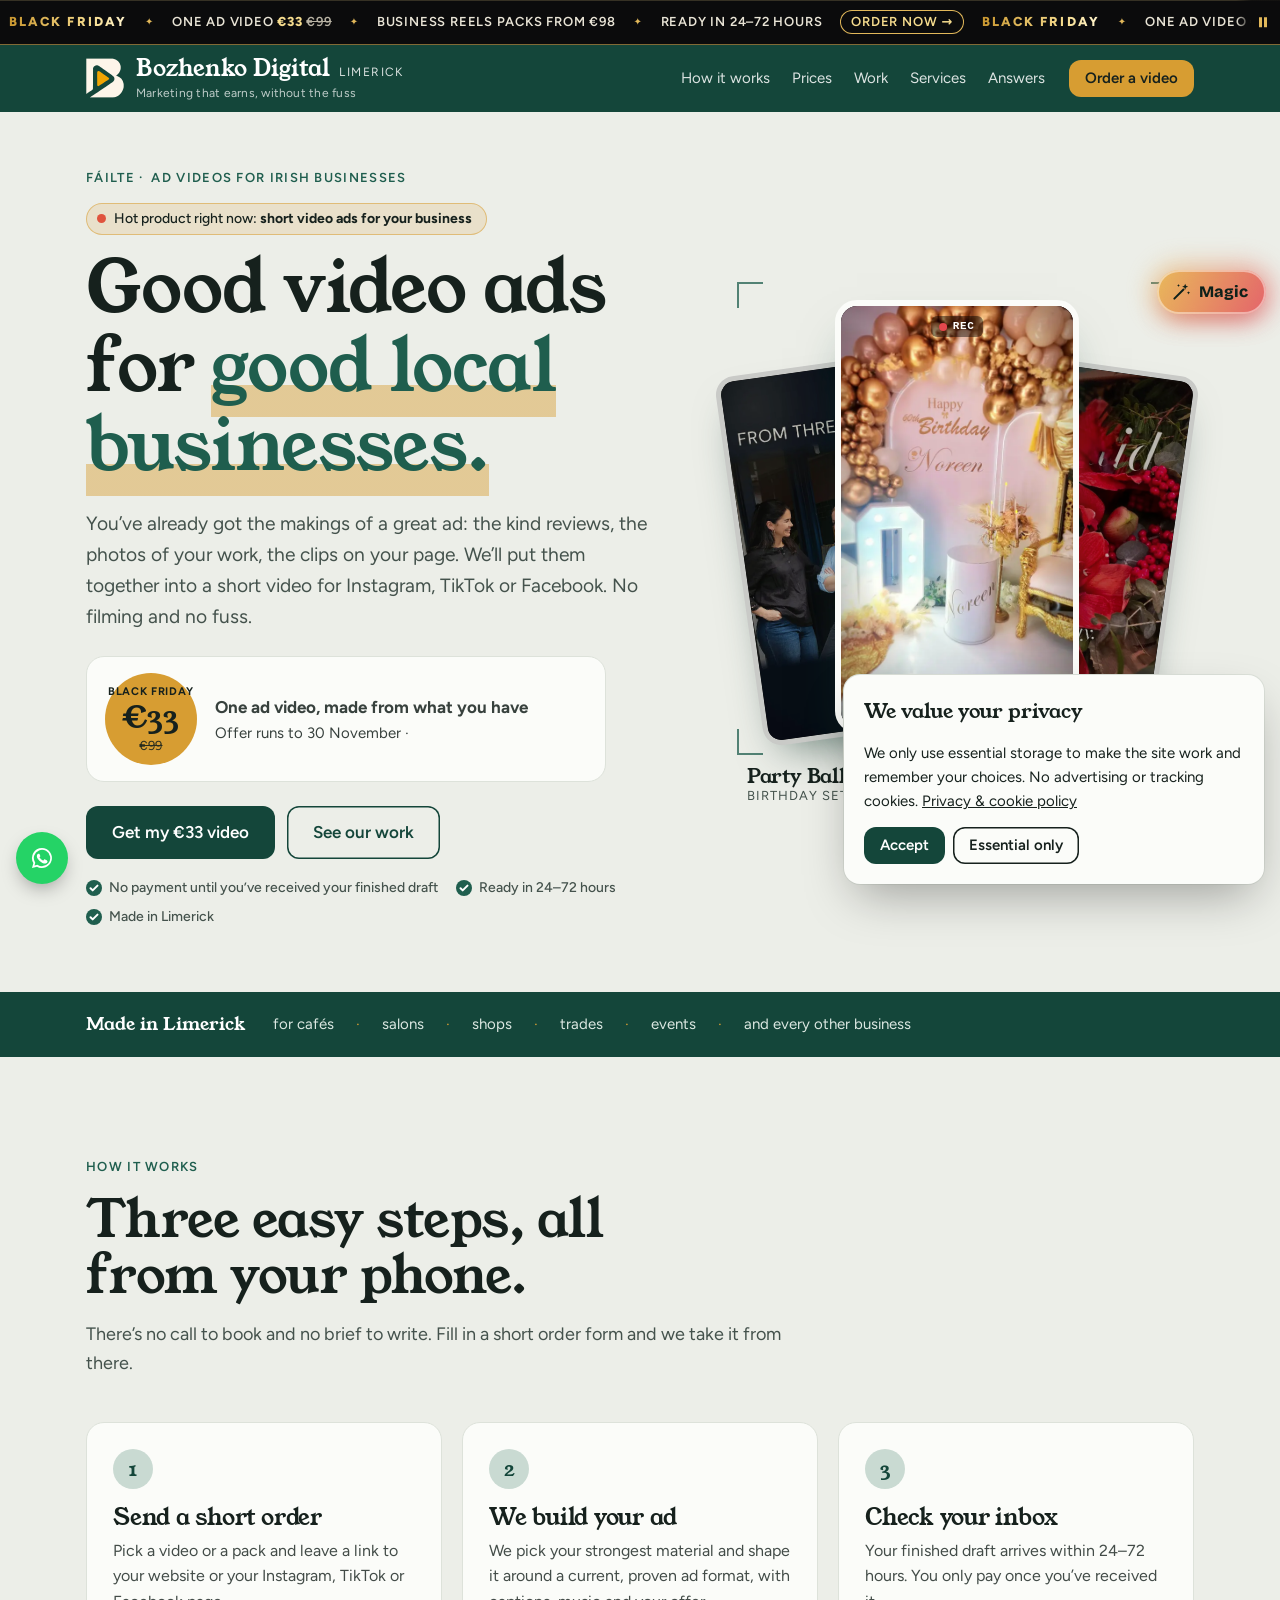
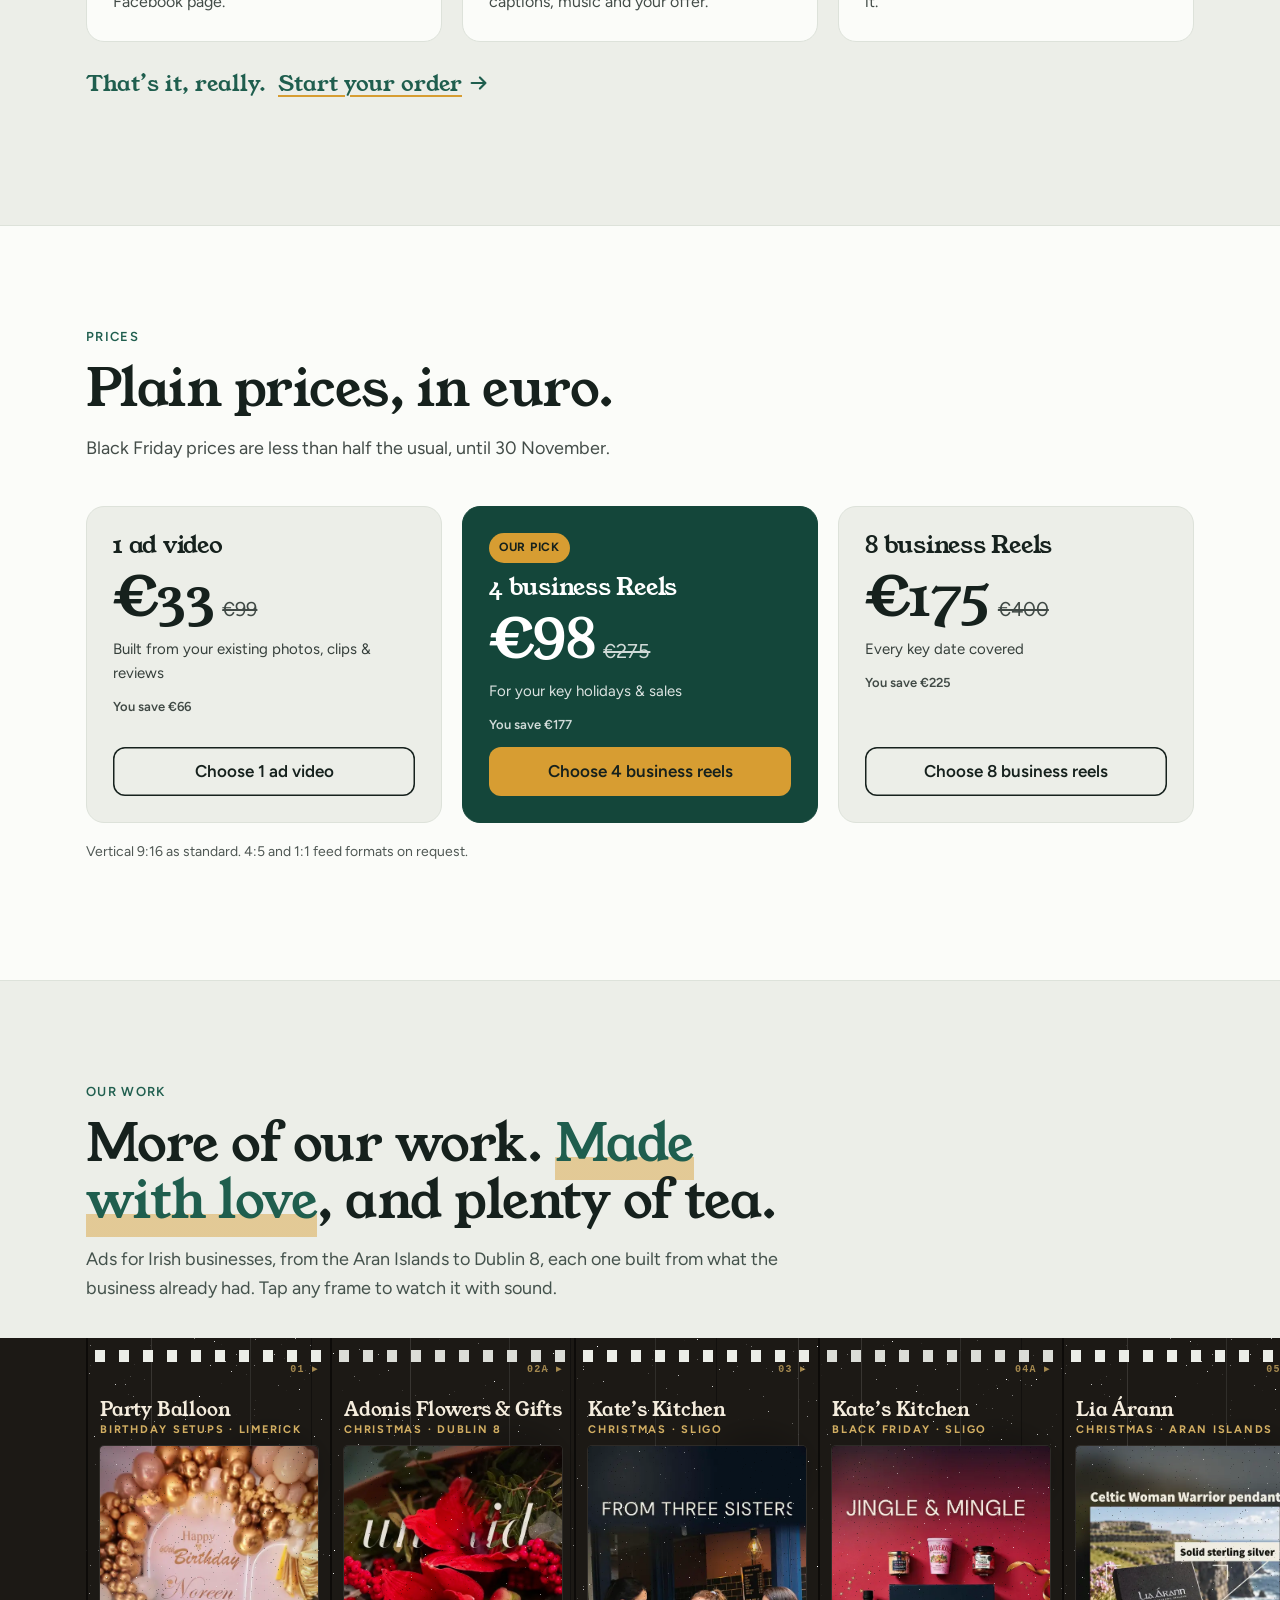
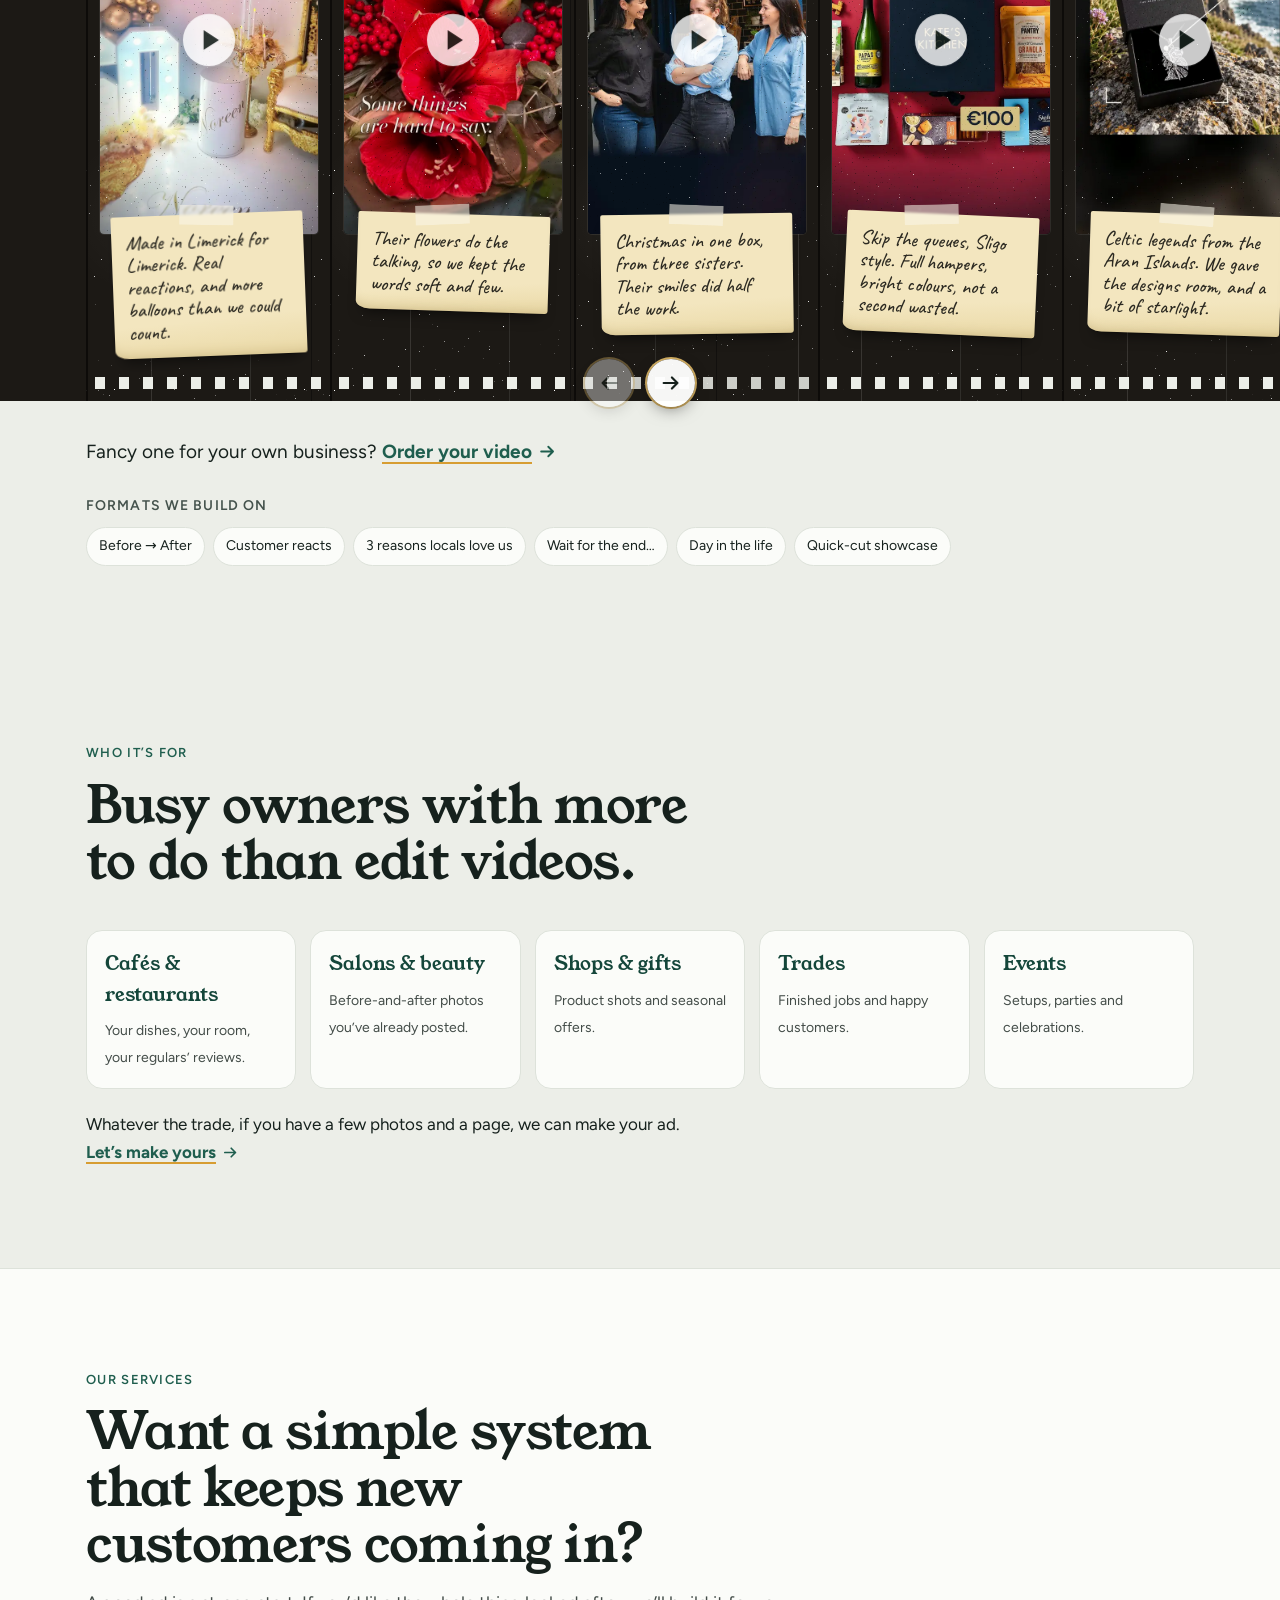
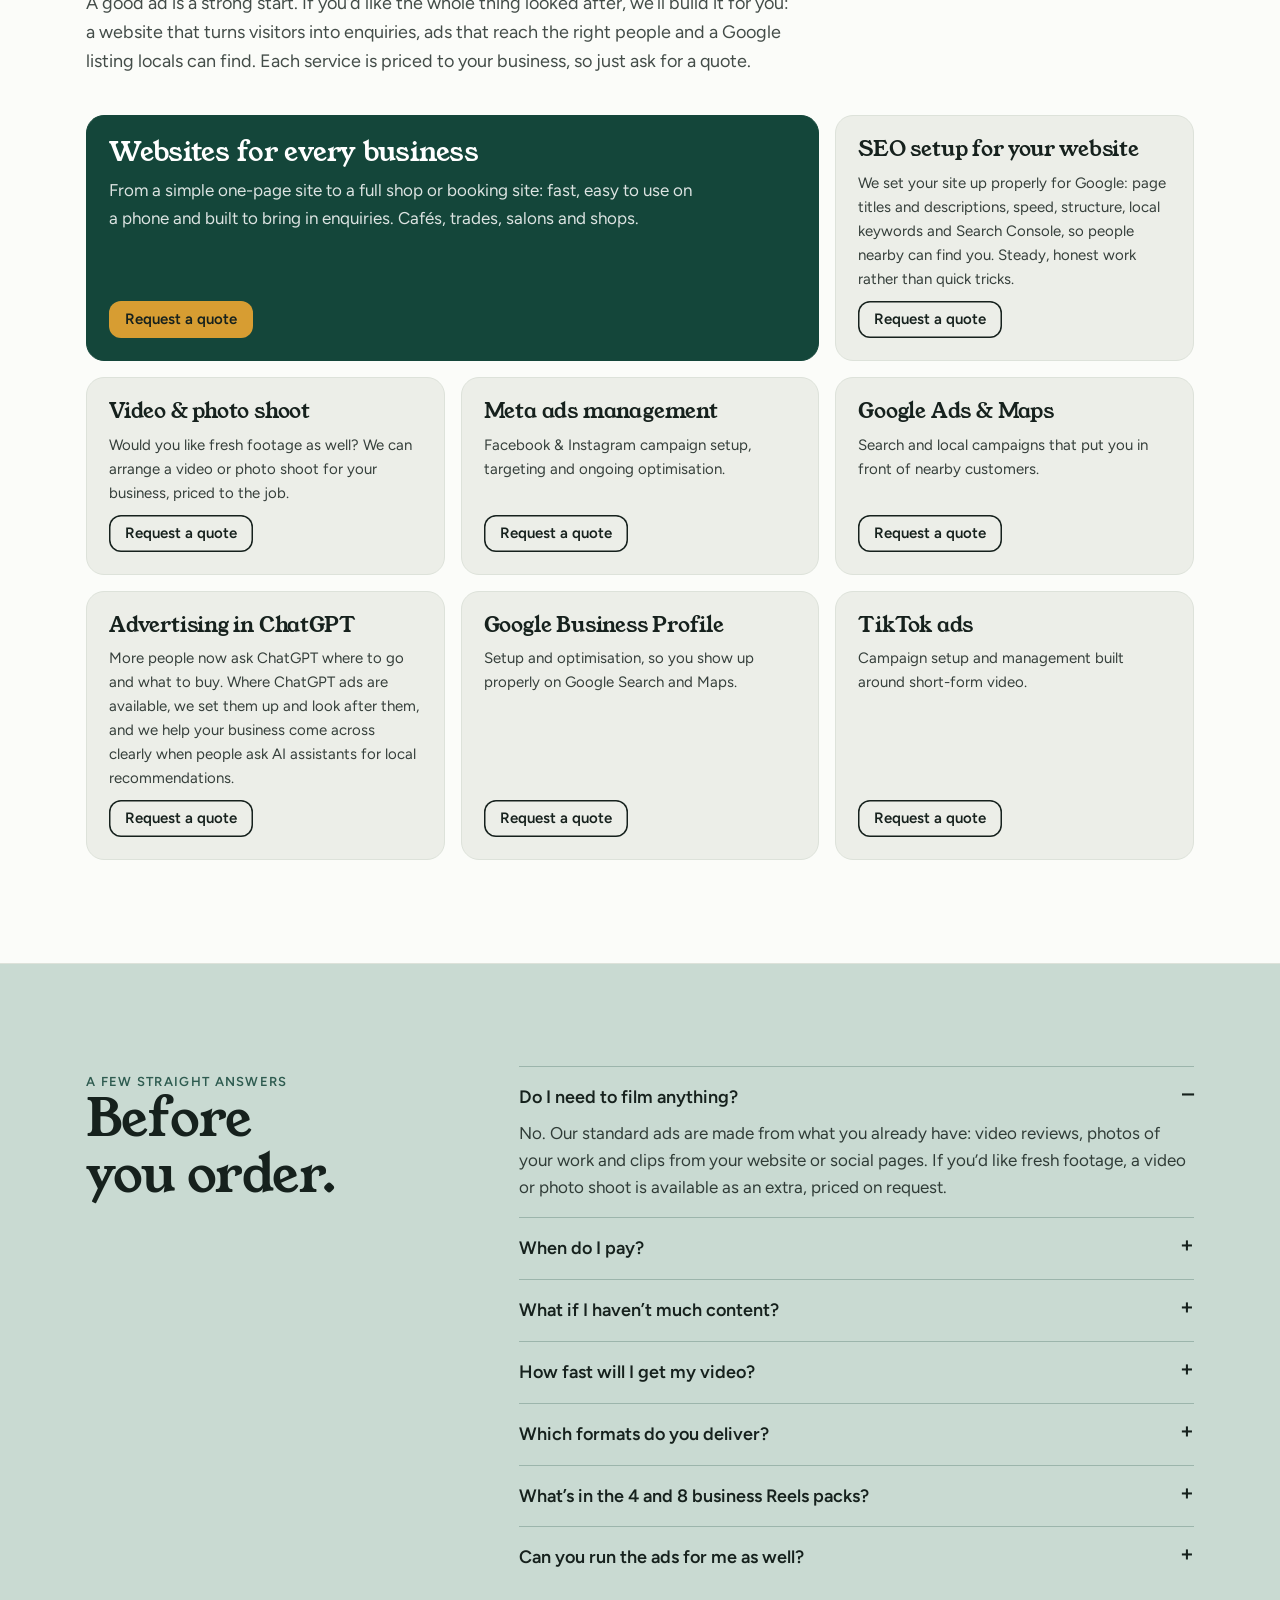
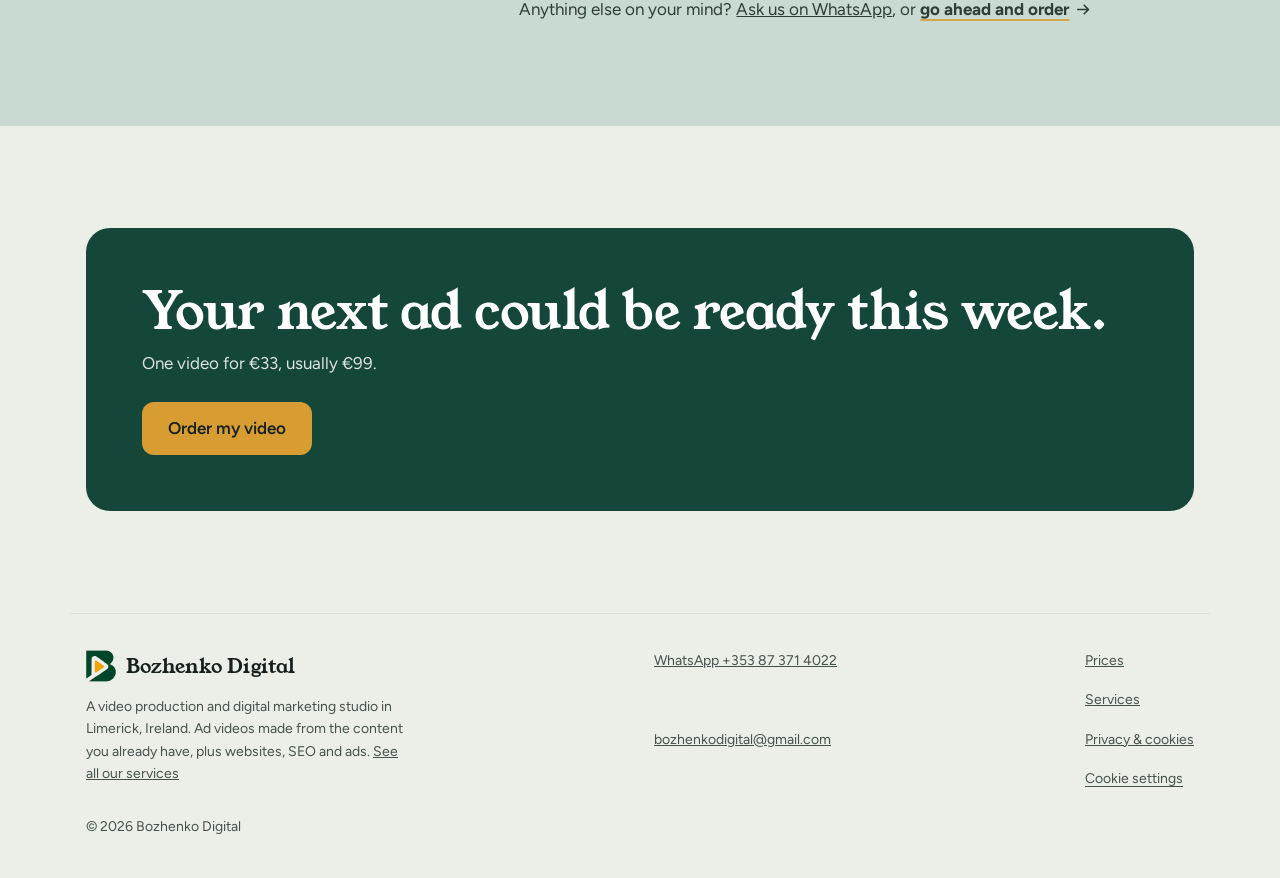
==== commit b653bf2b: "Hero badge: 'Hot product right now', tidy two-line badge on phones Co-Authored-By: Claude Opus 5.5 <" ====
--- a/index.html
+++ b/index.html
@@ -67,7 +67,7 @@
   <div class="wrap hero__grid">
     <div class="hero__copy">
       <p class="eyebrow hero__eyebrow"><span class="slate studio-only">Scene 01 · Take 1</span><span class="xmas studio-only">Nollaig Shona<span class="eb-sep"> ·</span></span><span class="irish-only">Fáilte<span class="eb-sep"> · </span></span><span class="eb-txt">Ad videos for Irish businesses</span></p>
-      <p class="hot"><span class="hot__dot" aria-hidden="true"></span><span>Hot right now: <b>short video ads for your business</b></span></p>
+      <p class="hot"><span class="hot__dot" aria-hidden="true"></span><span>Hot product right now: <b>short video ads for your business</b></span></p>
       <h1><span class="h1a">Good video ads for</span> <i>good local businesses.</i></h1>
       <p class="lead">You’ve already got the makings of a great ad: the kind reviews, the photos of your work, the clips on your page. We’ll put them together into a short video for Instagram, TikTok or Facebook. No filming and no fuss.</p>
       <div class="offer">
@@ -287,6 +287,7 @@
       <label class="f"><span>Where will it run?</span><input name="platform" type="text" placeholder="e.g. Instagram Reels"></label>
       <label class="f"><span>When do you need it?</span><input name="date" type="date"></label>
       <label class="check f--wide"><input type="checkbox" name="extras_interest" value="yes"> <span>I’d also like a quote for other services (a website, SEO, a shoot, or ads on Meta, Google, TikTok or ChatGPT)</span></label>
+      <label class="f f--wide"><span>Notes or wishes</span><textarea name="notes" rows="3" maxlength="1500" placeholder="Anything else we should know: the feel you’re after, key details, or a promo code"></textarea></label>
     </fieldset>
     <input type="text" name="_gotcha" class="hp" tabindex="-1" autocomplete="off" aria-hidden="true">
     <div class="form__status" role="status" aria-live="polite" data-status></div>
--- a/styles.css
+++ b/styles.css
@@ -198,7 +198,8 @@
 .hot__dot{flex:none;width:9px;height:9px;border-radius:50%;background:#E0533D;box-shadow:0 0 0 0 rgba(224,83,61,.5);animation:hotPulse 2.4s ease-out infinite}
 @keyframes hotPulse{0%{box-shadow:0 0 0 0 rgba(224,83,61,.5)}70%,100%{box-shadow:0 0 0 7px rgba(224,83,61,0)}}
 @media (prefers-reduced-motion:reduce){.hot__dot{animation:none}}
-@media (max-width:420px){.hot{font-size:13px;padding:5px 12px 5px 9px}}
+@media (max-width:480px){.hot{border-radius:16px}.hot b{display:block}}
+@media (max-width:420px){.hot{font-size:13px}}
 /* Hero breathing room */
 .hero h1{line-height:1.1}
 [data-look="creative"] .hero h1{line-height:1.14}
@@ -436,7 +437,23 @@
 .reel .frame:focus-within{z-index:1}
 .reel__track{--ring:#FFFFFF}
 .work__foot{margin-top:36px}
-@media (max-width:560px){.frame{width:64vw}.reel__btn{width:44px;height:44px}.reel__btn svg{width:20px;height:20px}}
+/* Phones: a compact film strip, two frames across with a peek of the third */
+@media (max-width:560px){
+  html .reel .frame{width:42vw;gap:6px;padding:28px 7px 34px}
+  html .reel .frame::before,html .reel .frame::after{height:8px;background:repeating-linear-gradient(90deg,transparent 0 5px,var(--hole) 5px 12px,transparent 12px 17px)}
+  html .reel .frame::before{top:9px}html .reel .frame::after{bottom:9px}
+  html .reel .frame__title{min-height:2.7em;gap:1px}
+  html .reel .frame__title b{font-size:14px;line-height:1.12}
+  html .reel .frame__title span{font-size:8.5px;letter-spacing:.1em}
+  html .reel .frame__no{top:19px;right:7px;font-size:8px}
+  html .reel .frame__play{width:40px;height:40px;margin:-20px 0 0 -20px}
+  html .reel .frame__play::after{left:16px;top:12px;border-left-width:12px;border-block-width:8px}
+  html .reel .frame .frame__note{width:92%;margin-top:-18px;padding:11px 8px 9px;font-size:15px;line-height:1.08}
+  html .reel .frame .frame__note::before{width:40px;height:14px;top:-7px}
+  html .reel .frame .frame__note::after{width:12px;height:12px;right:4px;bottom:4px}
+  .reel__btn{width:40px;height:40px}.reel__btn svg{width:18px;height:18px}
+  .reel__nav{bottom:14px}
+}
 
 /* Cinema frame: the chosen ad, enlarged on a strip of film */
 .cine{border:0;padding:0;margin:0;width:100vw;height:100dvh;max-width:none;max-height:none;background:transparent;color:#F4ECDD;overflow:hidden;--ring:#FFFFFF}
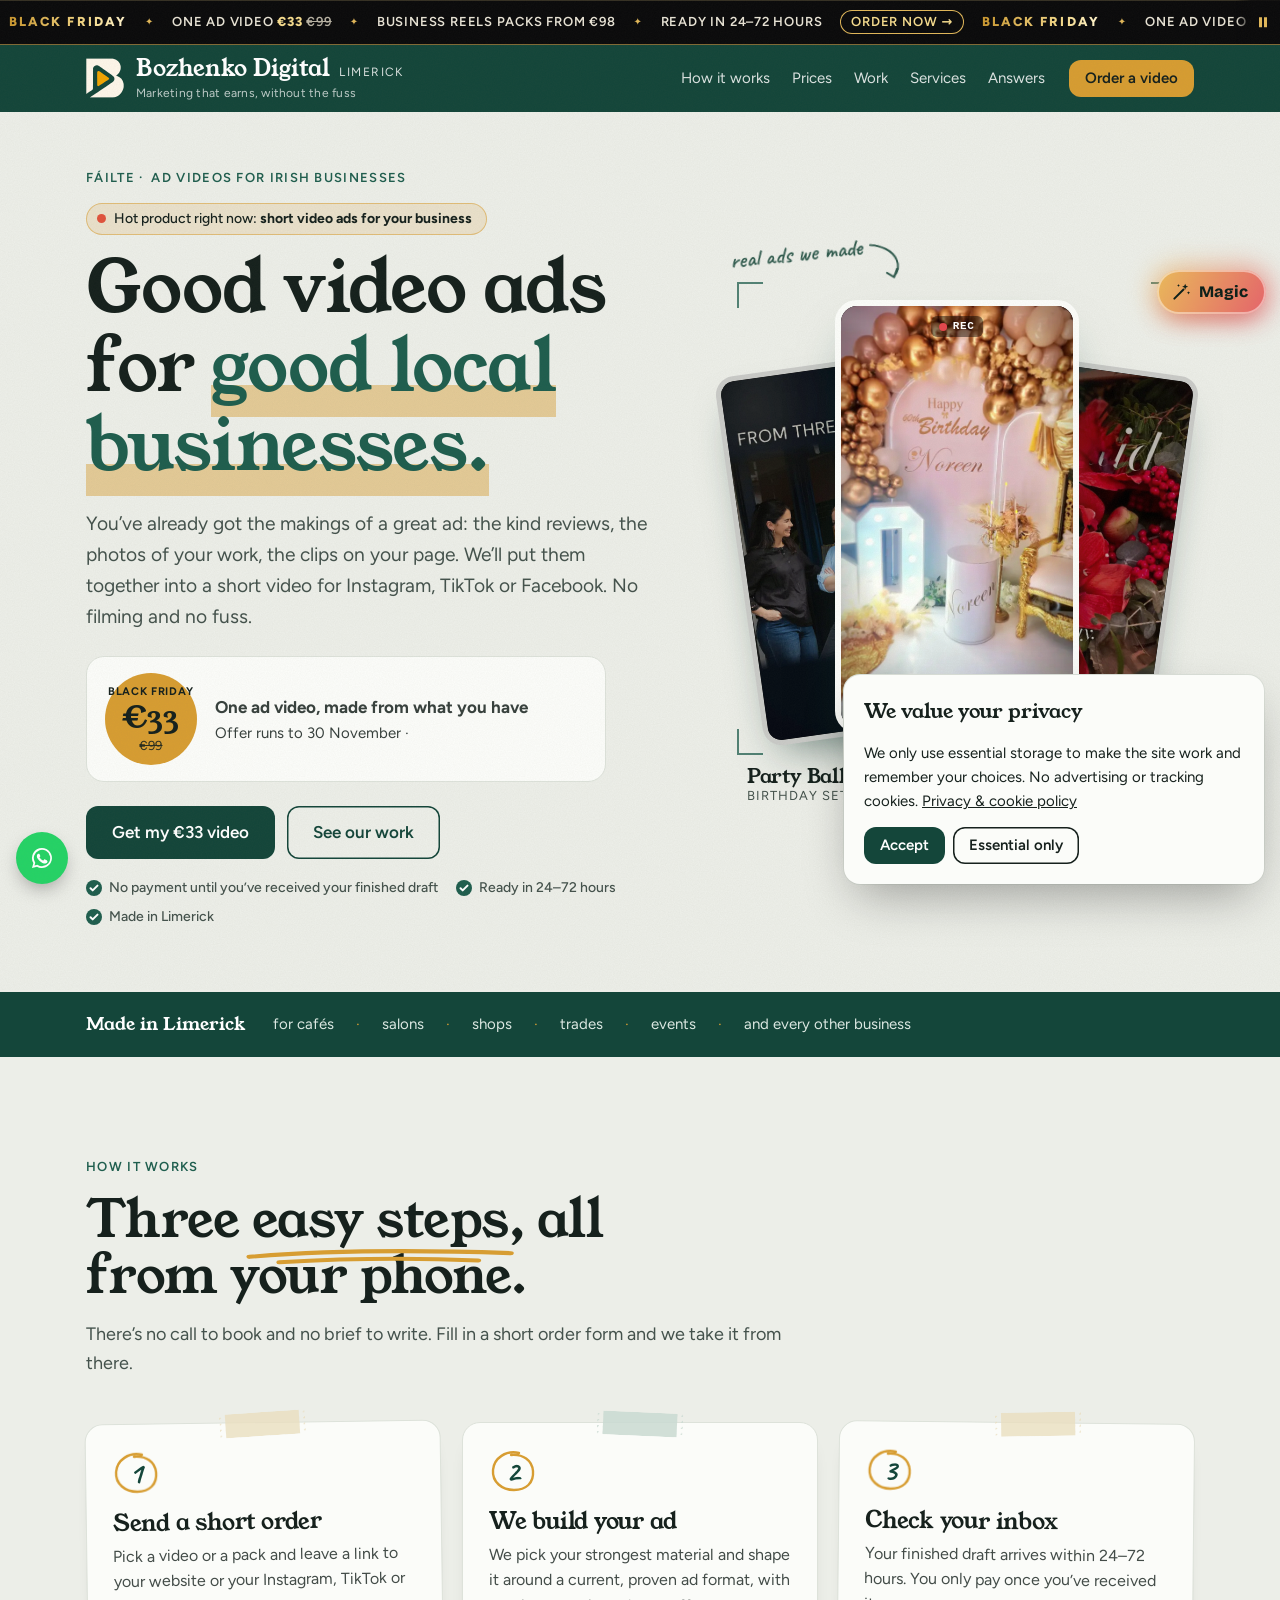
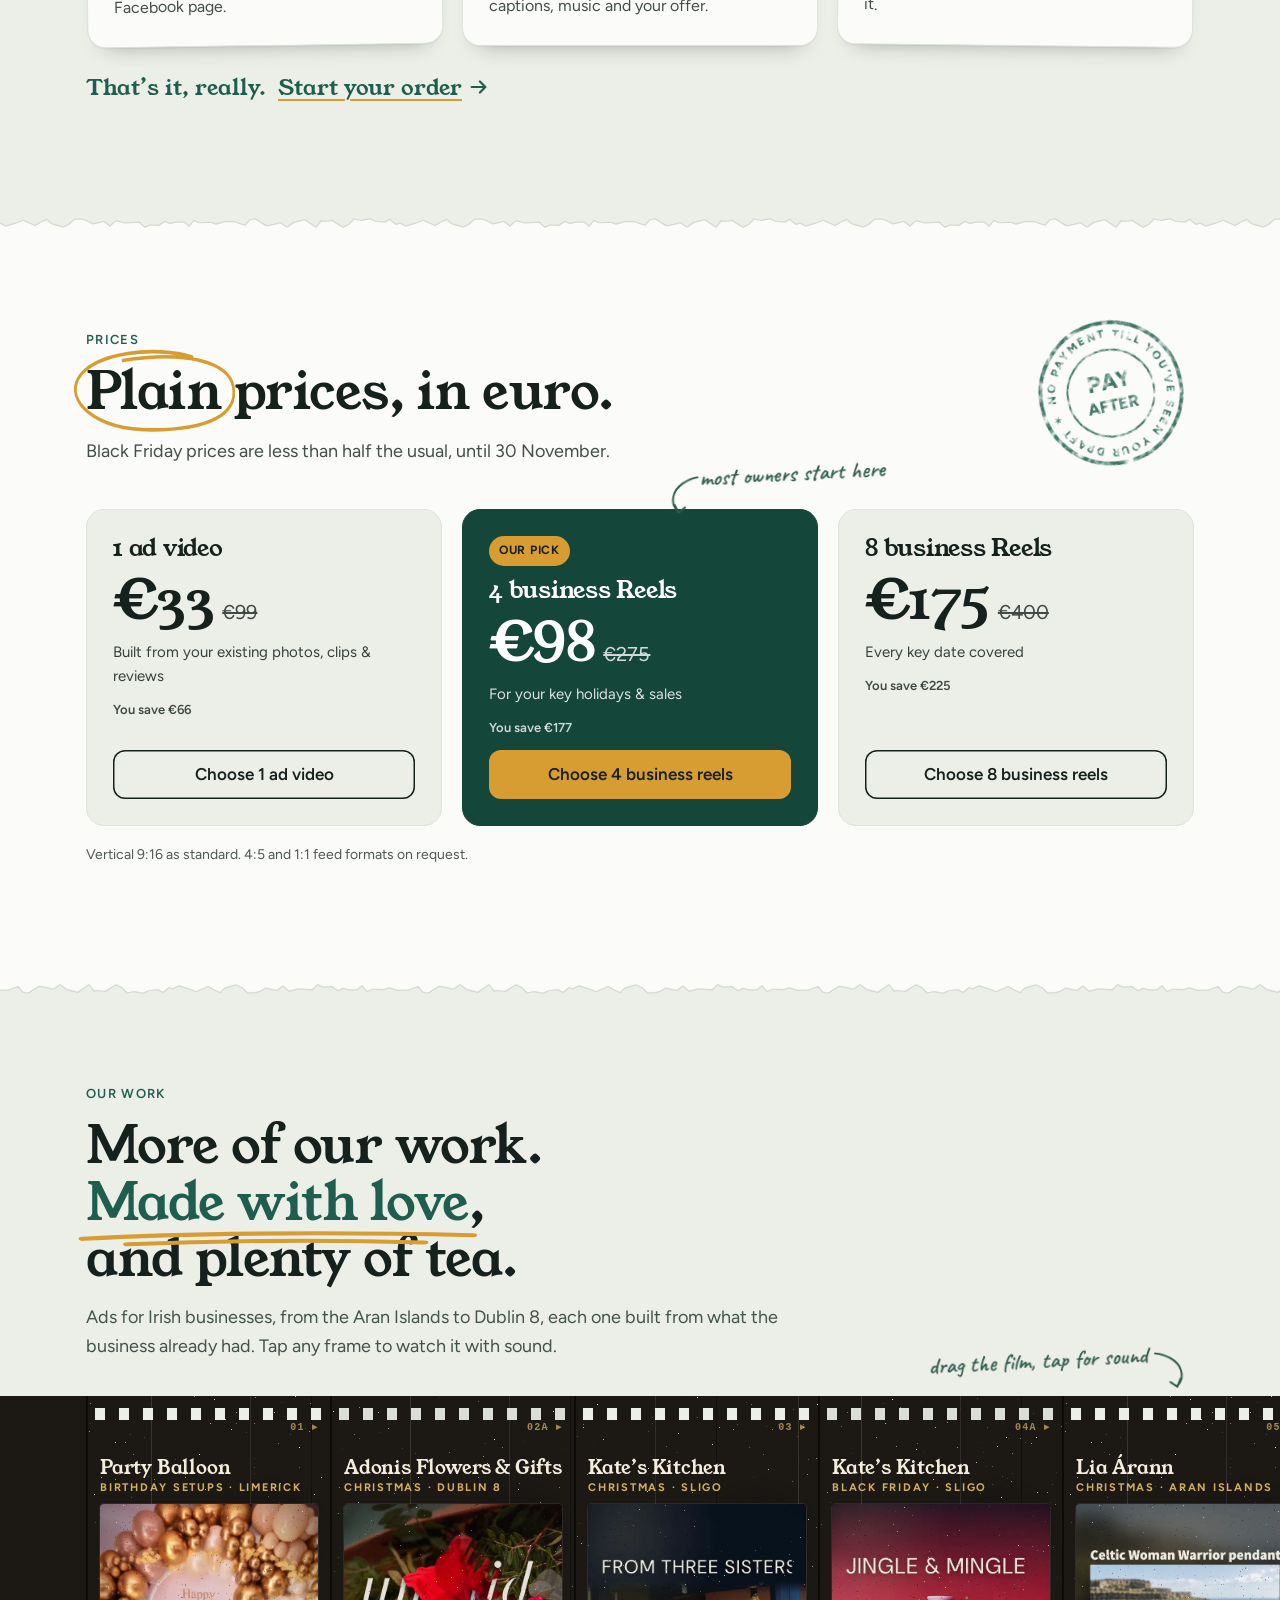
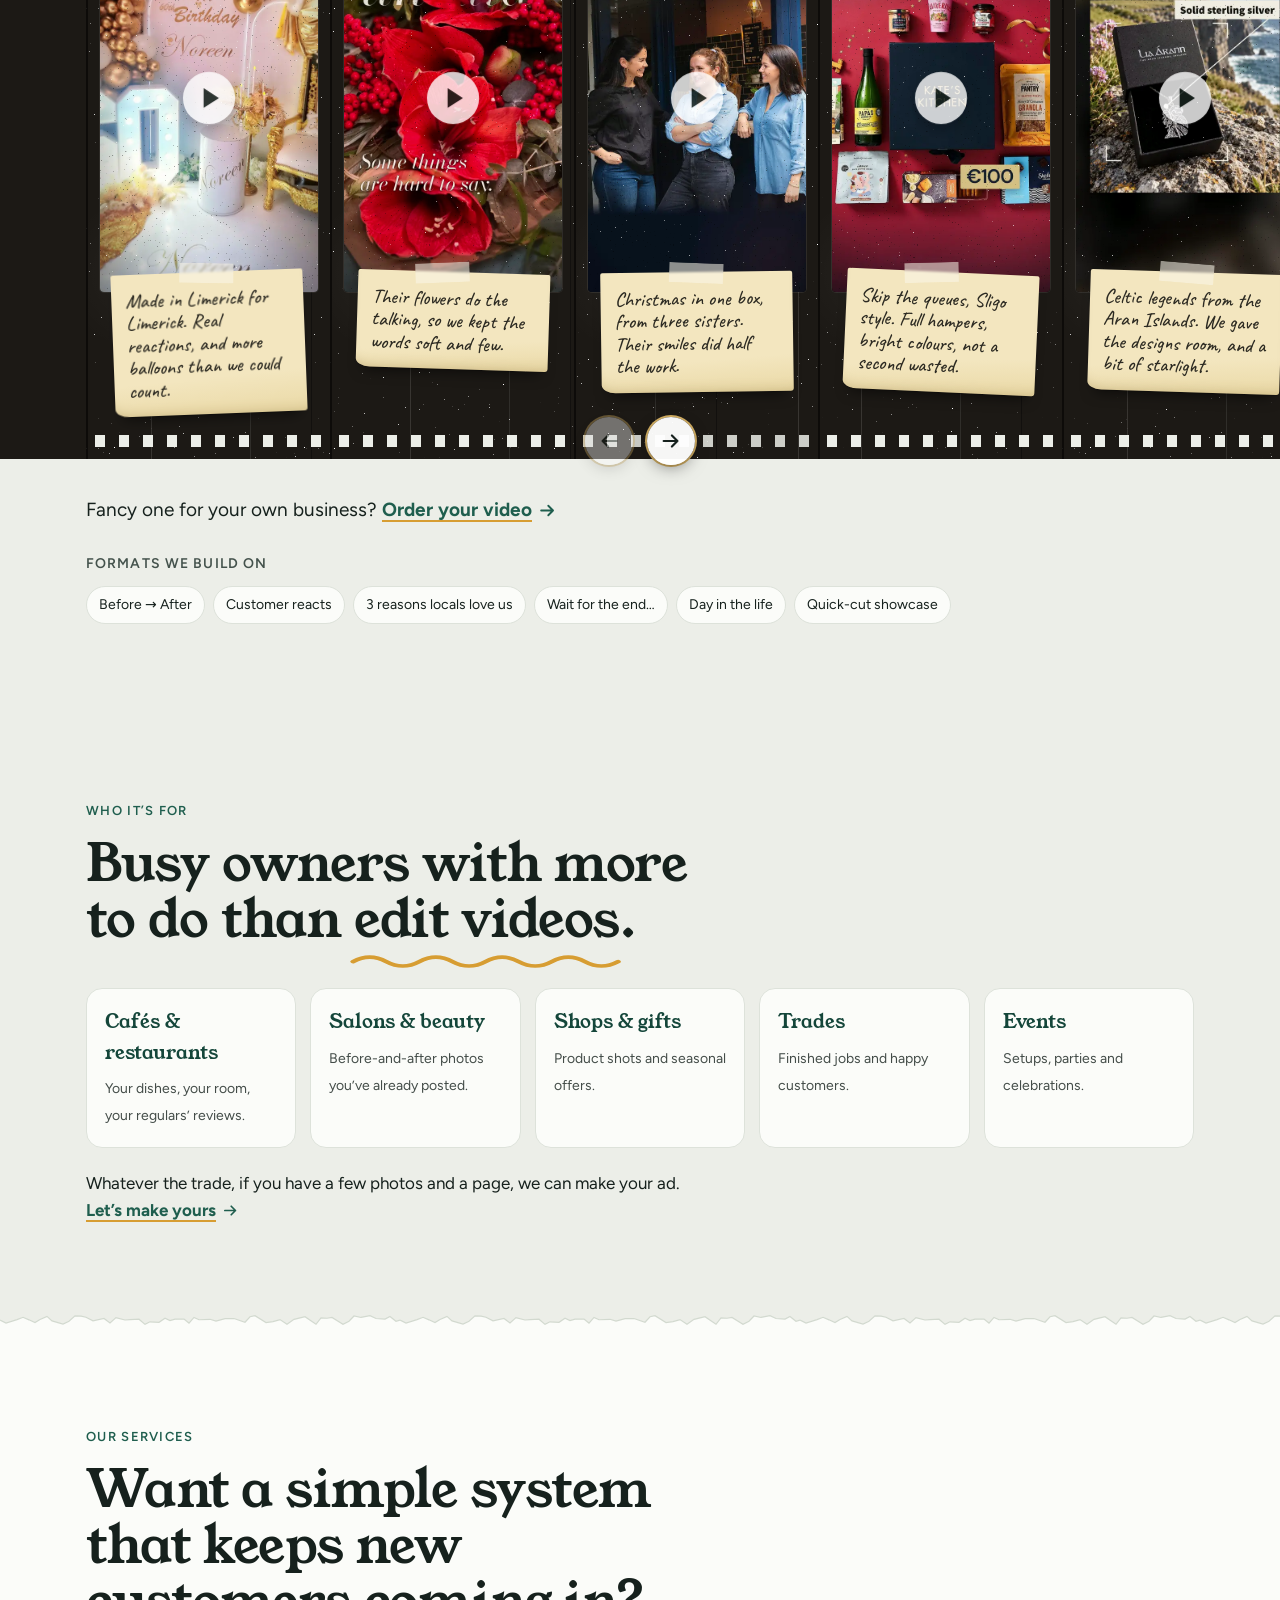
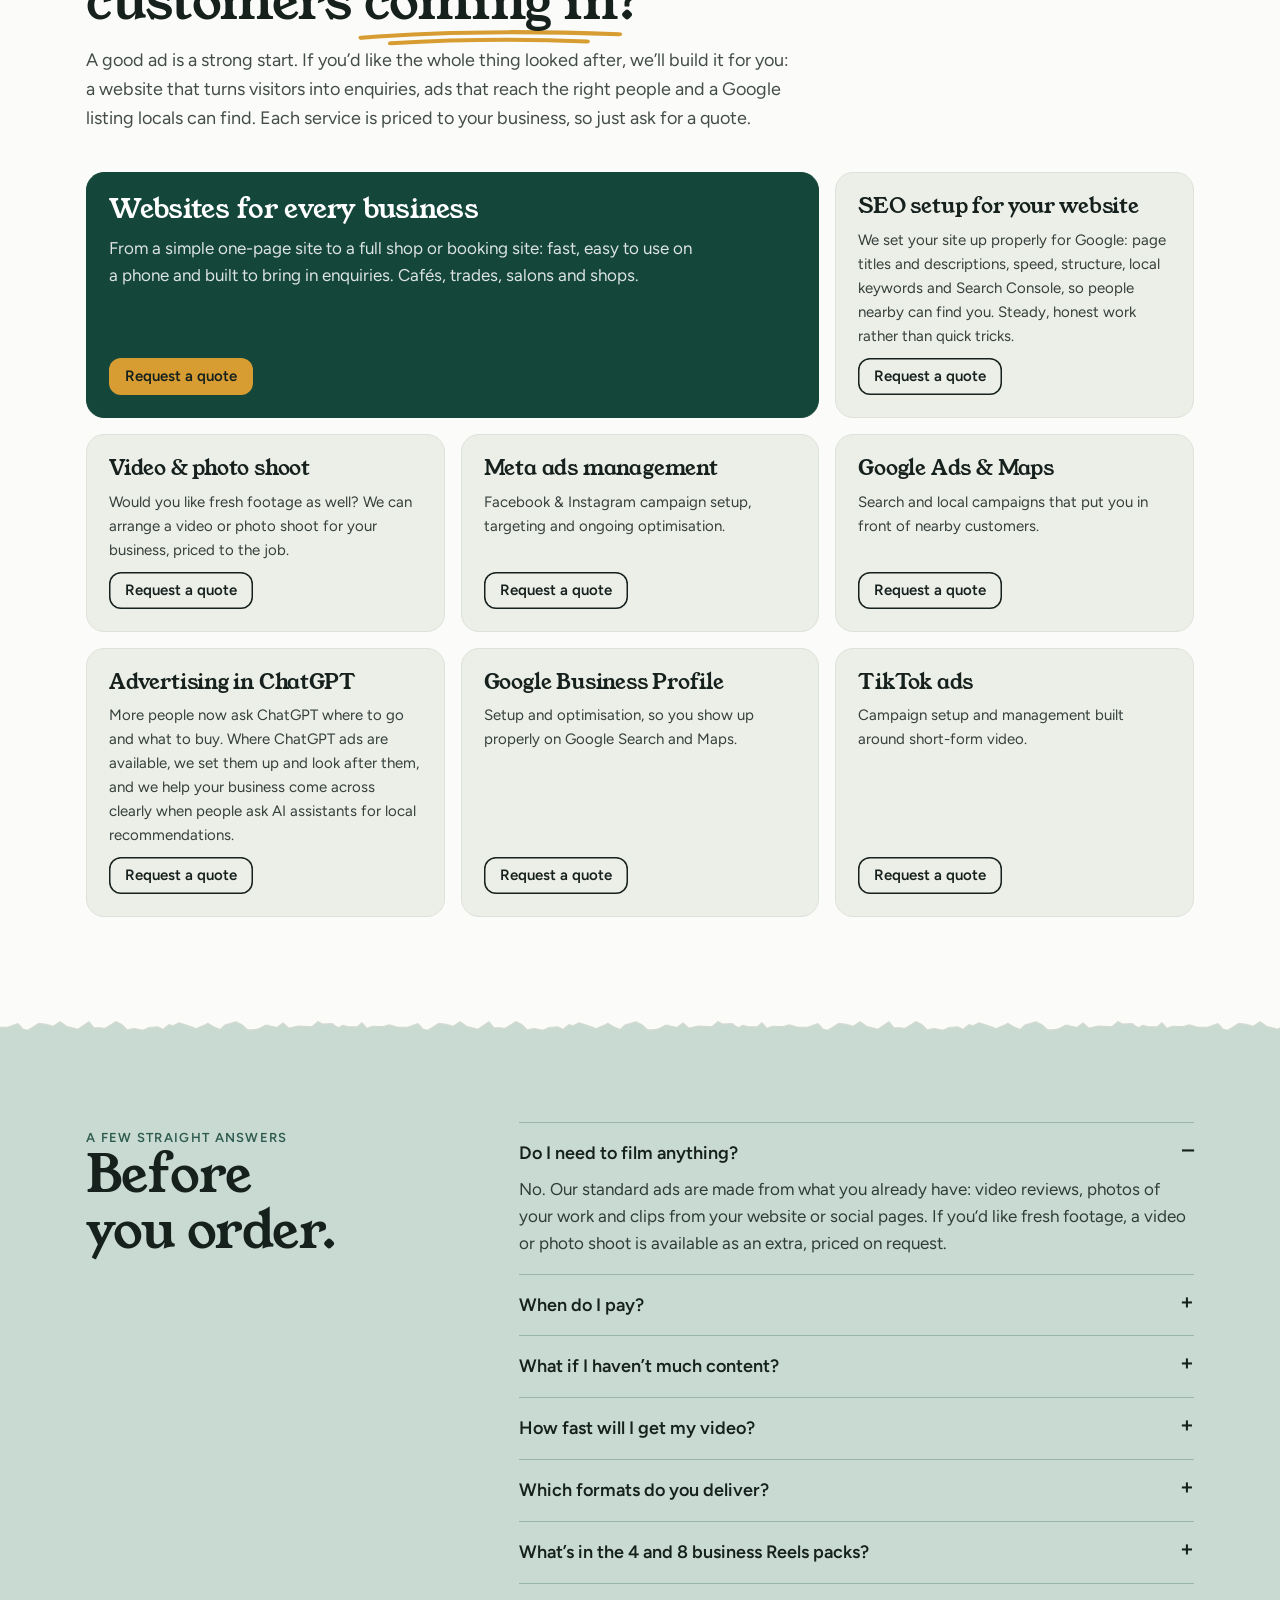
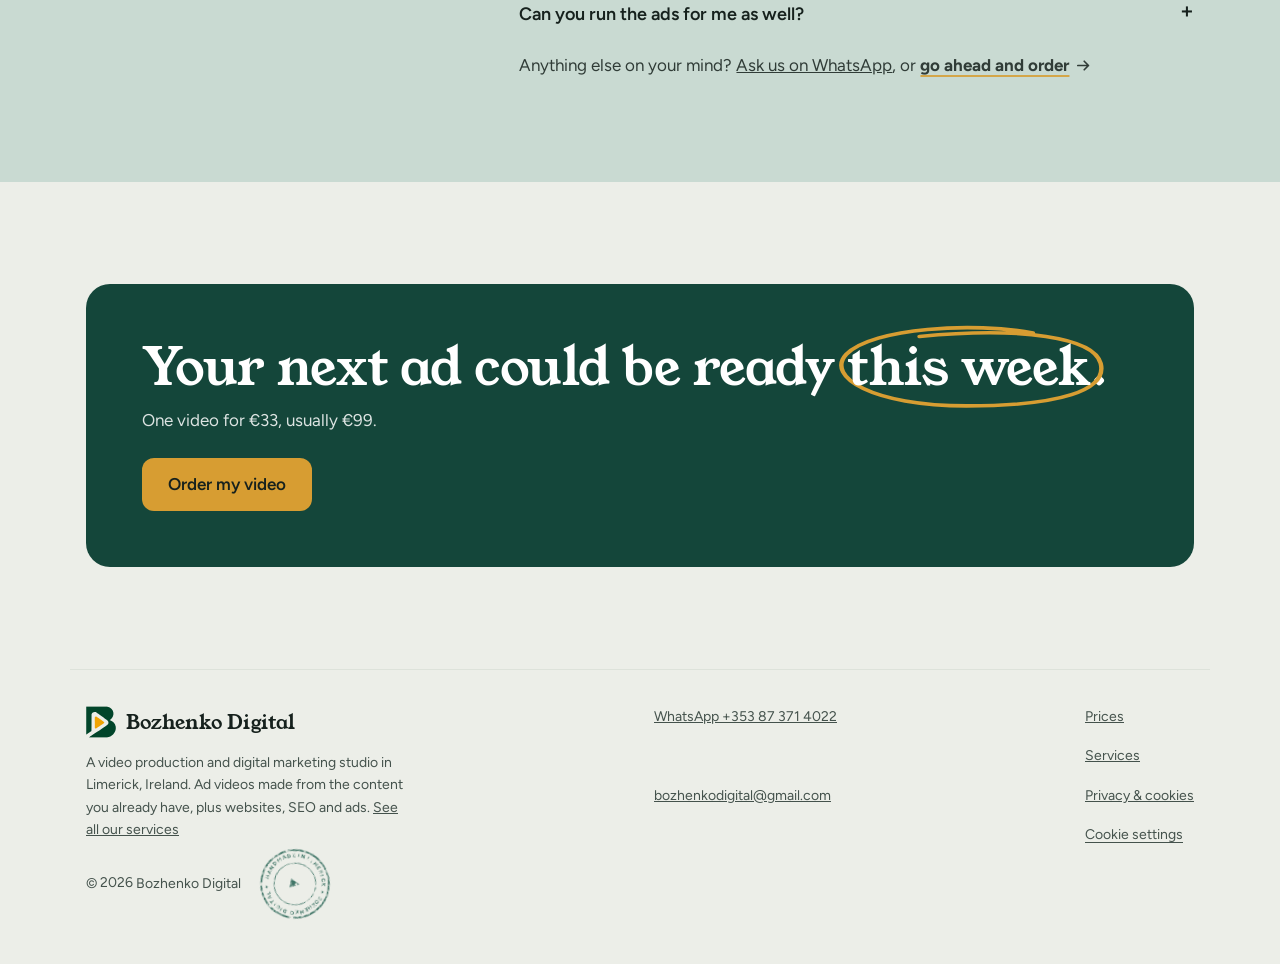
==== commit a919533c: "Hand-made touches: pen scribbles, margin notes, grain, ink stamps, taped step cards, torn paper edge" ====
--- a/index.html
+++ b/index.html
@@ -30,6 +30,7 @@
 <a class="skip" href="#main">Skip to content</a>
 <svg width="0" height="0" style="position:absolute" aria-hidden="true"><symbol id="bmark" viewBox="0 0 634 661"><path fill="currentColor" d="M444.4 655.5C495.6 649.5 537 630 571.6 595.5C601.7 565.5 621.5 527.1 628.2 485.5C630.1 473.3 629.9 437.8 627.7 426C616.4 364.1 576.9 317.9 519.3 299.1C512.8 297 505.6 294.9 503.2 294.5C500.9 294.1 499 293.5 499 293.1C499 292.6 501.6 290.6 504.8 288.5C543.5 262.9 567.8 227.8 577.2 184.2C580.4 169 580.4 140.3 577.2 125.3C564.6 67.3 521 24.5 458.5 9.1C439.3 4.4 446.3 4.5 219.3 4.5L5 4.5L5 299.9C4.9 462.3 5.1 595.4 5.4 595.7C5.8 596.2 82 545 101.3 531.2C108.3 526.2 113.7 521.5 114.8 519.7C116.4 516.7 116.5 505 117 342.5L117.5 168.5L120.2 161.2C132.2 128.9 164.6 112 198.1 120.5C212.3 124.1 214.9 125.9 325 206C442.6 291.5 456.2 301.8 462.4 309.3C480.2 331.1 478.8 362.7 458.9 384.4C449.4 394.8 410 423.4 325.5 481C288.4 506.3 100.9 631.3 76.5 647C69.4 651.6 63.1 655.7 62.6 656.2C62 656.6 144.8 657 246.6 657C405.3 657 433.3 656.8 444.4 655.5Z"/><path fill="#F0A403" d="M213.2 465.9C217.1 463.8 346.7 377.8 377.3 357.1C384.9 351.9 387.9 345.2 386 337.9C384.4 332 382.1 329.9 359.2 313.9C347.3 305.5 328.5 292.4 317.5 284.7C306.5 277 282.4 260 264 247C218.3 214.8 219 215.3 214.2 214C204.4 211.5 193.8 216.8 188.4 227C186.6 230.4 186.5 235.1 186.5 341.5L186.5 452.5L188.7 456.5C191.2 461.1 194.5 464.5 198 465.9C201.4 467.2 210.7 467.2 213.2 465.9Z"/></symbol></svg>
 
+<svg width="0" height="0" style="position:absolute" aria-hidden="true"><defs><filter id="inkf" x="0" y="0" width="1" height="1"><feTurbulence type="fractalNoise" baseFrequency=".09" numOctaves="3" seed="7"/><feColorMatrix values="0 0 0 0 1  0 0 0 0 1  0 0 0 0 1  0 0 0 -2.6 2.05"/></filter><mask id="inkwear" maskUnits="userSpaceOnUse" x="0" y="0" width="200" height="200"><rect width="200" height="200" filter="url(#inkf)"/></mask></defs></svg>
 <div id="site">
 <!-- Black Friday ticker -->
 <div class="ticker" role="region" aria-label="Black Friday offer" data-ticker>
@@ -82,6 +83,7 @@
     </div>
 
     <div class="hero__media">
+      <p class="hand hand--deck" aria-hidden="true"><span>real ads we made</span><svg class="hand__arrow" viewBox="0 0 60 60"><path pathLength="1" d="M8 6c14 2 30 10 34 24 3 9-1 17-6 22"/><path pathLength="1" d="M27 46l9 7 5-11"/></svg></p>
       <svg class="clapper studio-only" viewBox="0 0 120 100" aria-hidden="true">
         <g class="clapper__top"><rect x="6" y="8" width="108" height="20" rx="3" fill="#0E211A"/><path d="M16 8l14 20M42 8l14 20M68 8l14 20M94 8l14 20" stroke="#fff" stroke-width="8"/></g>
         <rect x="6" y="32" width="108" height="62" rx="4" fill="#0E211A"/>
@@ -110,7 +112,7 @@
 <!-- HOW -->
 <section class="how" id="how">
   <div class="wrap">
-    <div class="intro"><p class="eyebrow"><span class="slate studio-only">Scene 02</span>How it works</p><h2>Three easy steps, all from your phone.</h2>
+    <div class="intro"><p class="eyebrow"><span class="slate studio-only">Scene 02</span>How it works</p><h2>Three <span class="scrib" data-scrib="u">easy steps</span>, all from your phone.</h2>
     <p>There’s no call to book and no brief to write. Fill in a short order form and we take it from there.</p></div>
     <ol class="steps">
       <li><h3>Send a short order</h3><p>Pick a video or a pack and leave a link to your website or your Instagram, TikTok or Facebook page.</p></li>
@@ -124,8 +126,8 @@
 <!-- PRICES -->
 <section class="prices" id="prices">
   <div class="wrap">
-    <div class="intro"><p class="eyebrow"><span class="slate studio-only">Scene 03</span>Prices</p><h2>Plain prices, in euro.</h2><p>Black Friday prices are less than half the usual, until 30 November. <span class="cd" data-countdown></span></p></div>
-    <div class="plans" data-plans></div>
+    <div class="intro"><svg class="stamp stamp--pay" viewBox="0 0 200 200" aria-hidden="true"><defs><path id="stampRing1" d="M100 100m-74 0a74 74 0 1 1 148 0a74 74 0 1 1-148 0"/></defs><g class="stamp__ink" mask="url(#inkwear)"><circle cx="100" cy="100" r="94" fill="none" stroke="currentColor" stroke-width="5"/><circle cx="100" cy="100" r="58" fill="none" stroke="currentColor" stroke-width="2.5"/><text font-size="15" font-weight="800" letter-spacing="2" fill="currentColor"><textPath href="#stampRing1" textLength="452" lengthAdjust="spacing">NO PAYMENT TILL YOU’VE SEEN YOUR DRAFT ✶</textPath></text><text x="100" y="94" text-anchor="middle" font-size="30" font-weight="800" fill="currentColor">PAY</text><text x="100" y="124" text-anchor="middle" font-size="22" font-weight="800" fill="currentColor">AFTER</text></g></svg><p class="eyebrow"><span class="slate studio-only">Scene 03</span>Prices</p><h2><span class="scrib" data-scrib="c">Plain</span> prices, in euro.</h2><p>Black Friday prices are less than half the usual, until 30 November. <span class="cd" data-countdown></span></p></div>
+    <div class="plans-wrap"><p class="hand hand--pick" aria-hidden="true"><span>most owners start here</span><svg class="hand__arrow" viewBox="0 0 60 60"><path pathLength="1" d="M8 6c14 2 30 10 34 24 3 9-1 17-6 22"/><path pathLength="1" d="M27 46l9 7 5-11"/></svg></p><div class="plans" data-plans></div></div>
     <p class="small">Vertical 9:16 as standard. 4:5 and 1:1 feed formats on request.</p>
   </div>
 </section>
@@ -136,9 +138,10 @@
   <div class="wrap work__head">
     <div class="intro">
       <p class="eyebrow"><span class="slate studio-only">Scene 04</span>Our work</p>
-      <h2>More of our work. <i>Made with love</i>, and plenty of tea.</h2>
+      <h2>More of our work. <i class="scrib" data-scrib="u">Made with love</i>, and plenty of tea.</h2>
       <p>Ads for Irish businesses, from the Aran Islands to Dublin 8, each one built from what the business already had. Tap any frame to watch it with sound.</p>
     </div>
+    <p class="hand hand--reel" aria-hidden="true"><span>drag the film, tap for sound</span><svg class="hand__arrow" viewBox="0 0 60 60"><path pathLength="1" d="M8 6c14 2 30 10 34 24 3 9-1 17-6 22"/><path pathLength="1" d="M27 46l9 7 5-11"/></svg></p>
   </div>
   <div class="reel">
     <ul class="reel__track" data-reel aria-label="Our ads, as a strip of film"></ul>
@@ -157,7 +160,7 @@
 <!-- WHO -->
 <section class="who">
   <div class="wrap">
-    <div class="intro"><p class="eyebrow"><span class="slate studio-only">Scene 05</span>Who it’s for</p><h2>Busy owners with more to do than edit videos.</h2></div>
+    <div class="intro"><p class="eyebrow"><span class="slate studio-only">Scene 05</span>Who it’s for</p><h2>Busy owners with more to do than <span class="scrib" data-scrib="w">edit videos</span>.</h2></div>
     <div class="who__grid">
       <div><b>Cafés &amp; restaurants</b><span>Your dishes, your room, your regulars’ reviews.</span></div>
       <div><b>Salons &amp; beauty</b><span>Before-and-after photos you’ve already posted.</span></div>
@@ -172,7 +175,7 @@
 <!-- EXTRAS -->
 <section class="extras" id="extras">
   <div class="wrap">
-    <div class="intro"><p class="eyebrow"><span class="slate studio-only">Scene 06</span>Our services</p><h2>Want a simple system that keeps new customers coming in?</h2>
+    <div class="intro"><p class="eyebrow"><span class="slate studio-only">Scene 06</span>Our services</p><h2>Want a simple system that keeps new customers <span class="scrib" data-scrib="u">coming in</span>?</h2>
     <p>A good ad is a strong start. If you’d like the whole thing looked after, we’ll build it for you: a website that turns visitors into enquiries, ads that reach the right people and a Google listing locals can find. Each service is priced to your business, so just ask for a quote.</p></div>
     <div class="extras__grid" data-extras></div>
   </div>
@@ -198,7 +201,7 @@
 <!-- CLOSE -->
 <section class="close">
   <div class="wrap"><div class="close__box">
-    <div><h2>Your next ad could be ready this week.</h2><p>One video for €33, usually €99.</p></div>
+    <div><h2>Your next ad could be ready <span class="scrib" data-scrib="c">this week</span>.</h2><p>One video for €33, usually €99.</p></div>
     <button class="btn btn--accent btn--lg" type="button" data-order="single">Order my video</button>
   </div></div>
 </section>
@@ -211,10 +214,11 @@
     <ul class="footer__links" data-contacts></ul>
     <ul class="footer__links"><li><a href="#prices">Prices</a></li><li><a href="#extras">Services</a></li><li><a href="privacy.html">Privacy &amp; cookies</a></li><li><button class="linklike" type="button" data-cookie-open>Cookie settings</button></li></ul>
   </div>
-  <p class="wrap footer__copy">© <span data-year></span> Bozhenko Digital</p>
+  <p class="wrap footer__copy">© <span data-year></span> Bozhenko Digital<svg class="stamp stamp--foot" viewBox="0 0 200 200" aria-hidden="true"><defs><path id="stampRing2" d="M100 100m-74 0a74 74 0 1 1 148 0a74 74 0 1 1-148 0"/></defs><g class="stamp__ink" mask="url(#inkwear)"><circle cx="100" cy="100" r="94" fill="none" stroke="currentColor" stroke-width="5"/><circle cx="100" cy="100" r="58" fill="none" stroke="currentColor" stroke-width="2.5"/><text font-size="15" font-weight="800" letter-spacing="2" fill="currentColor"><textPath href="#stampRing2" textLength="452" lengthAdjust="spacing">HANDMADE IN LIMERICK ✶ BOZHENKO DIGITAL ✶</textPath></text><text x="100" y="108" text-anchor="middle" font-size="34" font-weight="800" fill="currentColor">▶</text></g></svg></p>
 </footer>
 </div><!-- /#site -->
 
+<div class="grain" aria-hidden="true"></div>
 <div class="snow studio-only" aria-hidden="true"></div>
 <!-- XMAS --><div class="xbg studio-only" aria-hidden="true">
   <svg class="xbg__tree" viewBox="0 0 200 260"><g fill="none" stroke="#fff" stroke-width="2" stroke-linejoin="round" stroke-linecap="round">
--- a/styles.css
+++ b/styles.css
@@ -691,3 +691,98 @@
 }
 @media (max-width:340px){.top__row{gap:8px}.sign{column-gap:7px}.sign b{font-size:18px}.sign__mark{width:28px;height:30px}.top .btn{padding:9px 10px}}
 @media (max-width:370px){.top__row .xtree{display:none!important}}
+
+/* ===== Hand-made touches (both looks) =====
+   1 self-drawing marker scribbles  2 handwritten notes with arrows
+   3 paper / film grain             4 inked rubber stamps
+   5 taped index cards (steps)      6 torn paper edges
+   All decorative: aria-hidden, pointer-events off, still under prefers-reduced-motion. */
+:root{--scrib:var(--accent);--hand:#2F5A4D;--ink:#1F5E4E;
+  --torn:url("data:image/svg+xml,%3Csvg xmlns='http://www.w3.org/2000/svg' viewBox='0 0 400 16' preserveAspectRatio='none'%3E%3Cpath d='M0 16L0 8 L6 11.6 L17 7.5 L23 4.9 L29 7.8 L35 10.9 L40 7.5 L47 3.9 L52 9.0 L63 12.6 L69 9.5 L75 3.2 L81 3.6 L86 4.9 L93 9.0 L104 6.3 L110 11.4 L116 5.3 L125 8.0 L130 7.6 L139 7.1 L145 13.0 L150 10.1 L159 10.6 L165 5.9 L170 8.6 L175 7.0 L184 6.9 L189 11.5 L194 5.1 L199 7.7 L210 7.2 L216 9.3 L225 6.4 L234 6.3 L245 10.6 L250 4.3 L255 3.1 L266 11.0 L273 9.8 L280 7.5 L287 12.9 L294 7.2 L305 4.2 L316 12.9 L321 5.7 L327 6.0 L332 5.1 L343 13.0 L349 9.4 L354 3.4 L361 5.1 L370 3.1 L376 6.3 L385 6.9 L390 3.9 L396 9.4 L400 8 L400 16Z' fill='%23FBFCF9'/%3E%3Cpath d='M0 8 L6 11.6 L17 7.5 L23 4.9 L29 7.8 L35 10.9 L40 7.5 L47 3.9 L52 9.0 L63 12.6 L69 9.5 L75 3.2 L81 3.6 L86 4.9 L93 9.0 L104 6.3 L110 11.4 L116 5.3 L125 8.0 L130 7.6 L139 7.1 L145 13.0 L150 10.1 L159 10.6 L165 5.9 L170 8.6 L175 7.0 L184 6.9 L189 11.5 L194 5.1 L199 7.7 L210 7.2 L216 9.3 L225 6.4 L234 6.3 L245 10.6 L250 4.3 L255 3.1 L266 11.0 L273 9.8 L280 7.5 L287 12.9 L294 7.2 L305 4.2 L316 12.9 L321 5.7 L327 6.0 L332 5.1 L343 13.0 L349 9.4 L354 3.4 L361 5.1 L370 3.1 L376 6.3 L385 6.9 L390 3.9 L396 9.4 L400 8' fill='none' stroke='%23D2D9CF' stroke-width='1.2' vector-effect='non-scaling-stroke'/%3E%3C/svg%3E");
+--torn-c:url("data:image/svg+xml,%3Csvg xmlns='http://www.w3.org/2000/svg' viewBox='0 0 400 16' preserveAspectRatio='none'%3E%3Cpath d='M0 16L0 8 L6 11.6 L17 7.5 L23 4.9 L29 7.8 L35 10.9 L40 7.5 L47 3.9 L52 9.0 L63 12.6 L69 9.5 L75 3.2 L81 3.6 L86 4.9 L93 9.0 L104 6.3 L110 11.4 L116 5.3 L125 8.0 L130 7.6 L139 7.1 L145 13.0 L150 10.1 L159 10.6 L165 5.9 L170 8.6 L175 7.0 L184 6.9 L189 11.5 L194 5.1 L199 7.7 L210 7.2 L216 9.3 L225 6.4 L234 6.3 L245 10.6 L250 4.3 L255 3.1 L266 11.0 L273 9.8 L280 7.5 L287 12.9 L294 7.2 L305 4.2 L316 12.9 L321 5.7 L327 6.0 L332 5.1 L343 13.0 L349 9.4 L354 3.4 L361 5.1 L370 3.1 L376 6.3 L385 6.9 L390 3.9 L396 9.4 L400 8 L400 16Z' fill='%23FFF8EC'/%3E%3C/svg%3E");}
+[data-look="creative"]{--scrib:#E9BE5A;--hand:#F6E7C8;--ink:#C8323C}
+
+/* 1. Marker scribbles: drawn with a pen once the heading scrolls into view */
+.scrib{position:relative;white-space:nowrap;z-index:0}
+.scrib__svg{position:absolute;z-index:-1;pointer-events:none;overflow:visible;fill:none;stroke:var(--scrib);stroke-linecap:round;stroke-linejoin:round}
+.scrib__svg path{stroke-dasharray:1 1;stroke-dashoffset:1;transition:stroke-dashoffset .9s cubic-bezier(.6,.1,.3,1) .25s}
+.scrib.is-drawn .scrib__svg path{stroke-dashoffset:0}
+.scrib--u .scrib__svg{left:-3%;width:106%;bottom:-.2em;height:.42em;stroke-width:4.5}
+.scrib--w .scrib__svg{left:-2%;width:104%;bottom:-.24em;height:.34em;stroke-width:4}
+.scrib--c .scrib__svg{left:-.32em;right:-.32em;width:calc(100% + .64em);top:-.16em;height:calc(100% + .32em);stroke-width:3.2}
+.work h2 i.scrib{background:none}
+[data-look="creative"] .work h2 i.scrib{background:var(--accent)}
+.close__box .scrib{--scrib:var(--accent)}
+[data-look="creative"] .close__box .scrib{--scrib:#12402F}
+[data-look="creative"] :is(.prices,.extras) .scrib{--scrib:#E4646B}
+
+/* 2. Handwritten notes in the margin, with a curly arrow */
+.hand{position:absolute;z-index:3;margin:0;display:flex;align-items:flex-start;gap:2px;pointer-events:none;
+  font:600 23px/1 "Caveat","Segoe Print","Bradley Hand",cursive;color:var(--hand);white-space:nowrap;
+  opacity:0;transform:translateY(6px) rotate(var(--r,-4deg));transition:opacity .6s ease .1s,transform .6s ease .1s}
+.hand.is-drawn{opacity:1;transform:rotate(var(--r,-4deg))}
+.hand__arrow{flex:none;width:44px;height:44px;margin-top:6px;fill:none;stroke:currentColor;stroke-width:2.6;stroke-linecap:round;stroke-linejoin:round}
+.hand__arrow path{stroke-dasharray:1 1;stroke-dashoffset:1;transition:stroke-dashoffset .7s ease .55s}
+.hand.is-drawn .hand__arrow path{stroke-dashoffset:0}
+.hand.is-drawn .hand__arrow path+path{transition-delay:1.15s;transition-duration:.25s}
+.hand--deck{left:-6px;top:-42px;--r:-6deg}
+[data-look="creative"] .hand--deck{top:-30px;left:-34px}
+.plans-wrap{position:relative}
+.hand--pick{left:calc(50% + 20px);top:-46px;--r:-3deg;flex-direction:row-reverse}
+.hand--pick .hand__arrow{transform:scaleX(-1);margin-right:-6px}
+[data-look="creative"] .prices{--hand:#12402F}
+.work__head{position:relative}
+.hand--reel{right:max(16px,env(safe-area-inset-right,0px));bottom:-38px;--r:-3deg}
+@media (max-width:1100px){.hand--reel{display:none}}
+@media (max-width:860px){.hand--pick{display:none}}
+@media (max-width:880px){.hand--deck{display:none}}
+
+/* 3. Grain: fine paper texture on the everyday look, a gently moving film grain on Magic */
+.grain{position:fixed;inset:-10%;z-index:52;pointer-events:none;opacity:.045;animation:none;
+  background-image:url("data:image/svg+xml,%3Csvg xmlns='http://www.w3.org/2000/svg' width='220' height='220'%3E%3Cfilter id='n'%3E%3CfeTurbulence type='fractalNoise' baseFrequency='.85' numOctaves='3' stitchTiles='stitch'/%3E%3CfeColorMatrix values='0 0 0 0 .2  0 0 0 0 .17  0 0 0 0 .12  0 0 0 1.4 -.25'/%3E%3C/filter%3E%3Crect width='100%25' height='100%25' filter='url(%23n)'/%3E%3C/svg%3E")}
+[data-look="creative"] .grain{opacity:.07;animation:grain 1.2s steps(4) infinite;
+  background-image:url("data:image/svg+xml,%3Csvg xmlns='http://www.w3.org/2000/svg' width='180' height='180'%3E%3Cfilter id='n'%3E%3CfeTurbulence type='fractalNoise' baseFrequency='.95' numOctaves='2' stitchTiles='stitch'/%3E%3C/filter%3E%3Crect width='100%25' height='100%25' filter='url(%23n)'/%3E%3C/svg%3E")}
+
+/* 4. Rubber stamps, pressed on with a little thud */
+.stamp{display:block;color:var(--ink);font-family:var(--sans);pointer-events:none;opacity:0;transform:scale(1.7) rotate(-24deg)}
+.stamp.is-drawn{animation:stampIn .42s cubic-bezier(.3,1.6,.5,1) forwards}
+@keyframes stampIn{0%{opacity:0;transform:scale(1.7) rotate(-24deg)}70%{opacity:.9}100%{opacity:.85;transform:scale(1) rotate(var(--sr,-12deg))}}
+.prices .wrap{position:relative}
+.stamp--pay{position:absolute;right:max(24px,env(safe-area-inset-right,0px));top:-14px;width:150px;height:150px;--sr:-12deg}
+@media (max-width:1000px){.stamp--pay{right:10px;top:-48px;width:112px;height:112px}}
+@media (max-width:560px){.stamp--pay{top:-58px;width:96px;height:96px}}
+.stamp--foot{display:inline-block;vertical-align:middle;width:72px;height:72px;margin:-24px 0 -24px 18px;--sr:10deg;color:var(--brand-2)}
+[data-look="creative"] .stamp--foot{color:#E9BE5A}
+
+/* 5. "How it works" steps as index cards, taped down, with a hand-circled number */
+.steps li{position:relative}
+.steps li::after{content:"";position:absolute;left:50%;top:-11px;width:86px;height:24px;transform:translateX(-50%) rotate(-3deg);
+  background:rgba(233,222,190,.78);box-shadow:0 1px 2px rgba(0,0,0,.08);
+  -webkit-mask:conic-gradient(from -45deg at left,#0000,#000 1deg 89deg,#0000 90deg) left/6px 6px repeat-y,conic-gradient(from 135deg at right,#0000,#000 1deg 89deg,#0000 90deg) right/6px 6px repeat-y,linear-gradient(#000 0 0) center/calc(100% - 12px) 100% no-repeat;
+  mask:conic-gradient(from -45deg at left,#0000,#000 1deg 89deg,#0000 90deg) left/6px 6px repeat-y,conic-gradient(from 135deg at right,#0000,#000 1deg 89deg,#0000 90deg) right/6px 6px repeat-y,linear-gradient(#000 0 0) center/calc(100% - 12px) 100% no-repeat}
+.steps li:nth-child(2)::after{transform:translateX(-50%) rotate(2.5deg);background:rgba(201,218,210,.85)}
+.steps li:nth-child(3)::after{left:56%;transform:translateX(-50%) rotate(-1.5deg)}
+.steps li:nth-child(1){transform:rotate(-.8deg)}
+.steps li:nth-child(3){transform:rotate(.6deg)}
+.steps li{box-shadow:0 1px 0 rgba(0,0,0,.04),0 14px 22px -18px rgba(20,40,30,.45)}
+[data-look="creative"] .steps li{box-shadow:var(--card-shadow)}
+[data-look="creative"] .steps li::after{background:rgba(255,248,236,.72)}
+.steps li::before{background:none!important;color:var(--brand)!important;font:700 30px/1 "Caveat","Segoe Print",cursive;width:48px;height:44px;
+  background-image:url("data:image/svg+xml,%3Csvg xmlns='http://www.w3.org/2000/svg' viewBox='0 0 48 44'%3E%3Cpath d='M30 4C17 1 5 9 4 21s9 20 21 20 20-7 19-19C43 11 34 5 22 6' fill='none' stroke='%23D79D32' stroke-width='2.4' stroke-linecap='round'/%3E%3C/svg%3E")!important;background-size:100% 100%!important}
+[data-look="creative"] .steps li::before{color:#0E211A!important;
+  background-image:url("data:image/svg+xml,%3Csvg xmlns='http://www.w3.org/2000/svg' viewBox='0 0 48 44'%3E%3Cpath d='M30 4C17 1 5 9 4 21s9 20 21 20 20-7 19-19C43 11 34 5 22 6' fill='none' stroke='%230E211A' stroke-width='2.4' stroke-linecap='round'/%3E%3C/svg%3E")!important}
+
+/* 6. Torn paper edges on the light "paper" sections */
+.prices,.extras{position:relative;z-index:1;border-block:0}
+.prices::before,.prices::after,.extras::before,.extras::after{content:"";position:absolute;left:0;right:0;height:14px;pointer-events:none;
+  background:var(--torn) 0 0/400px 100% repeat-x}
+.prices::before,.extras::before{top:-13px}
+.prices::after,.extras::after{bottom:-13px;transform:scaleY(-1);background-position:173px 0}
+[data-look="creative"] :is(.prices,.extras)::before,[data-look="creative"] :is(.prices,.extras)::after{background-image:var(--torn-c)}
+
+@media (prefers-reduced-motion:reduce){
+  .scrib__svg path,.hand__arrow path{transition:none;stroke-dashoffset:0}
+  .hand{transition:none;opacity:1;transform:rotate(var(--r,-4deg))}
+  .stamp{opacity:.85;transform:rotate(var(--sr,-12deg));animation:none!important}
+  .grain{animation:none!important}
+}
